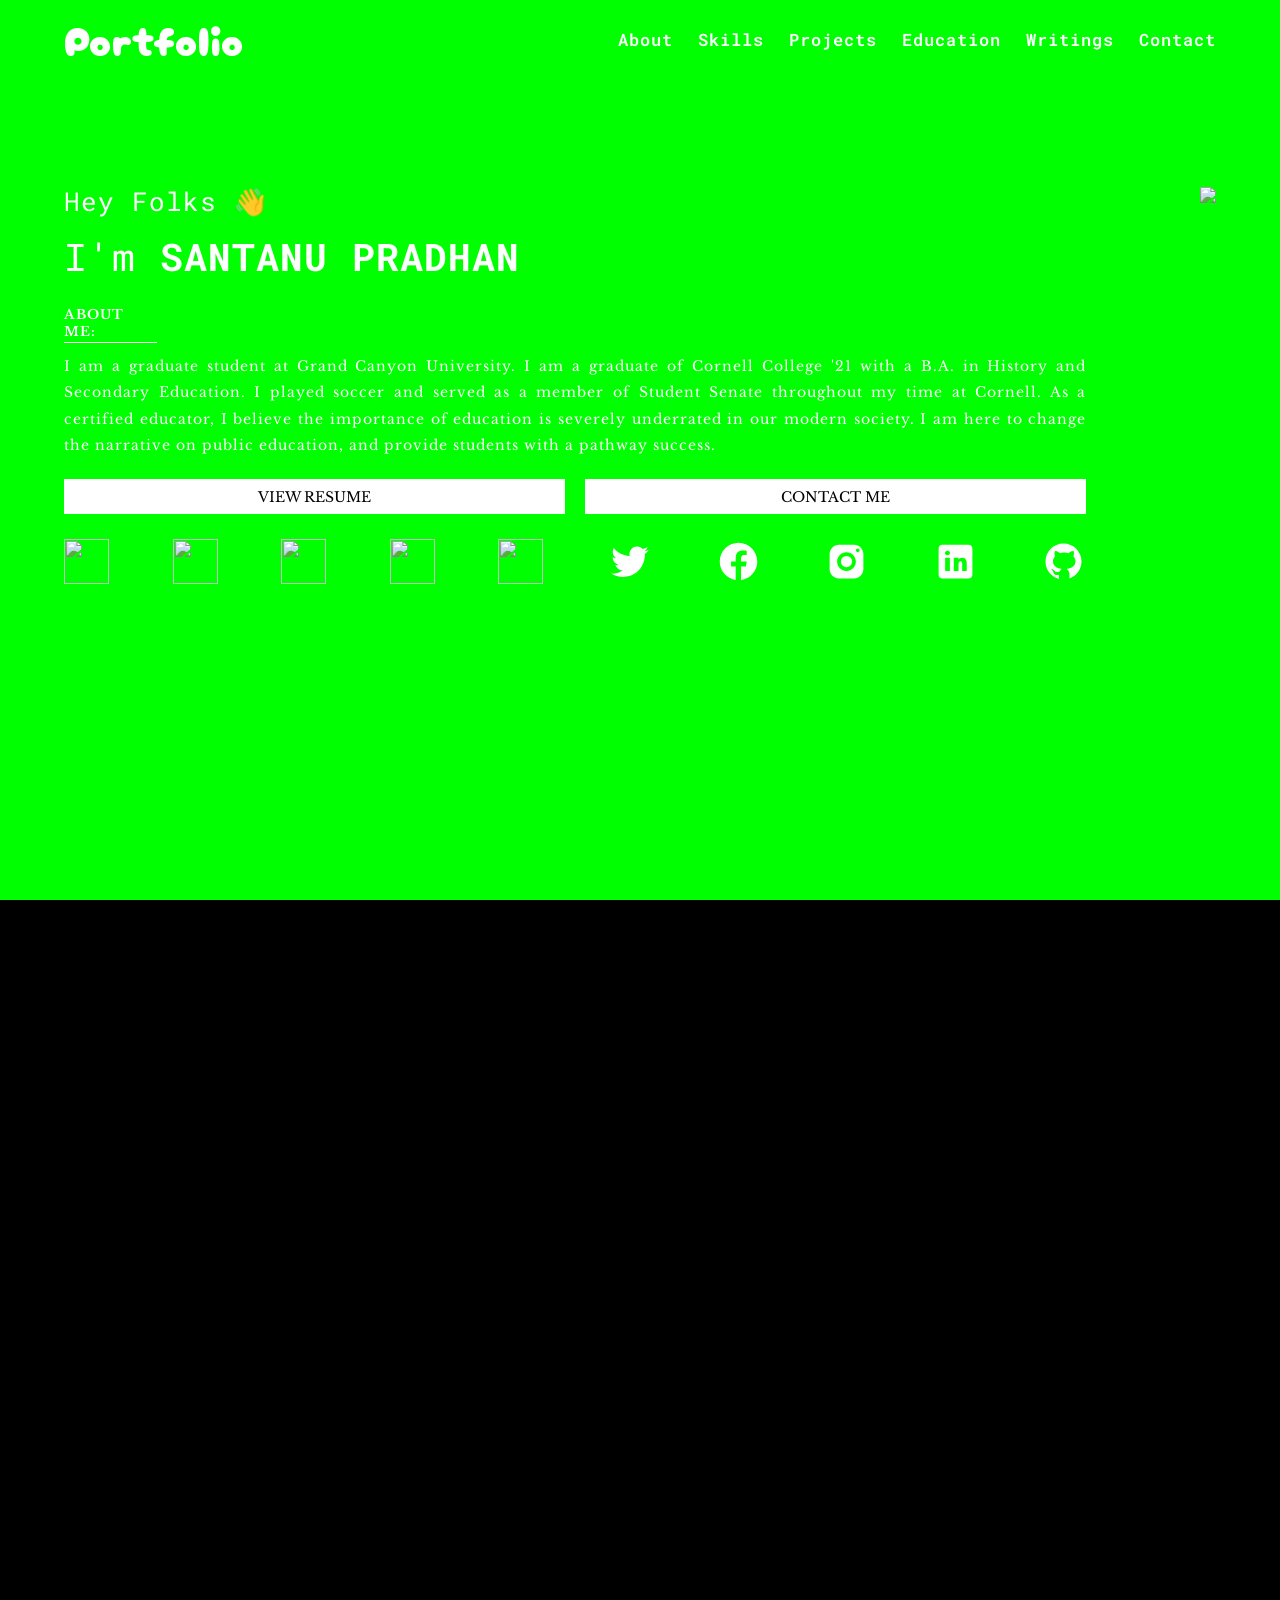
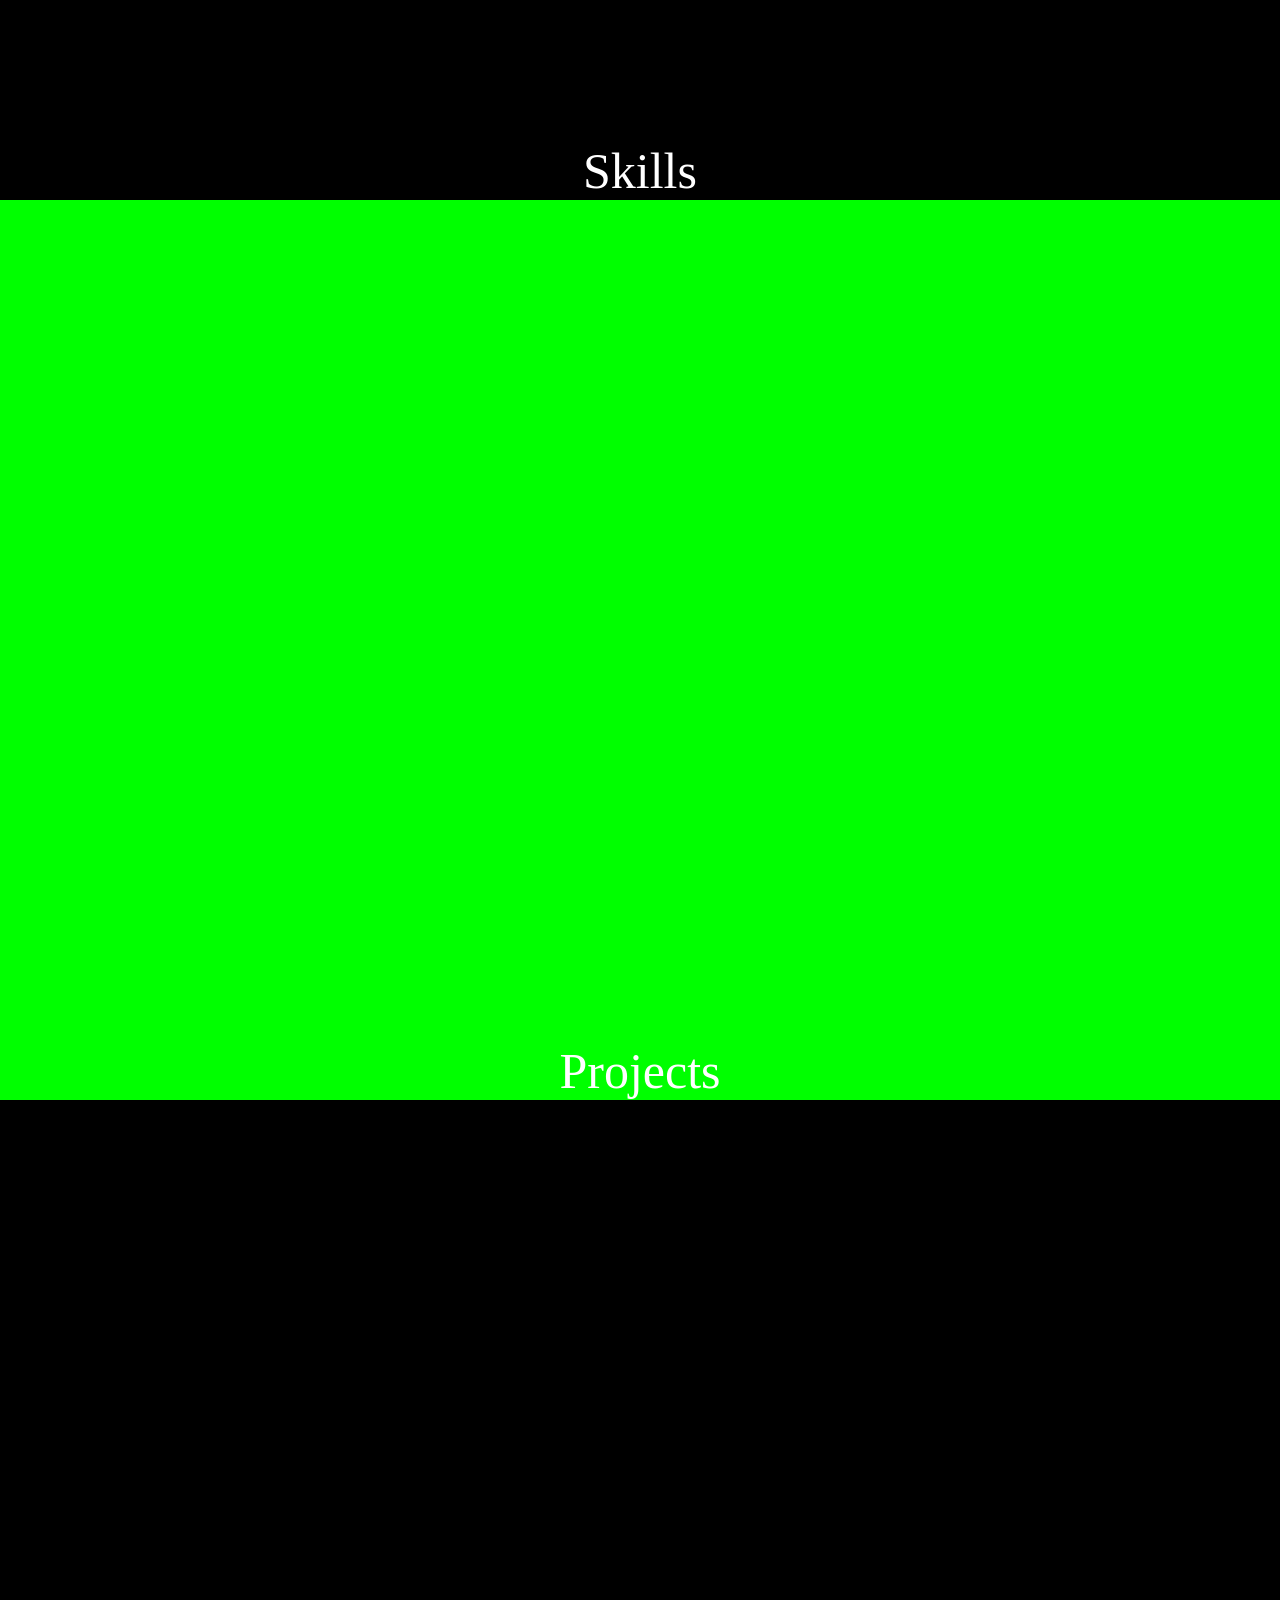
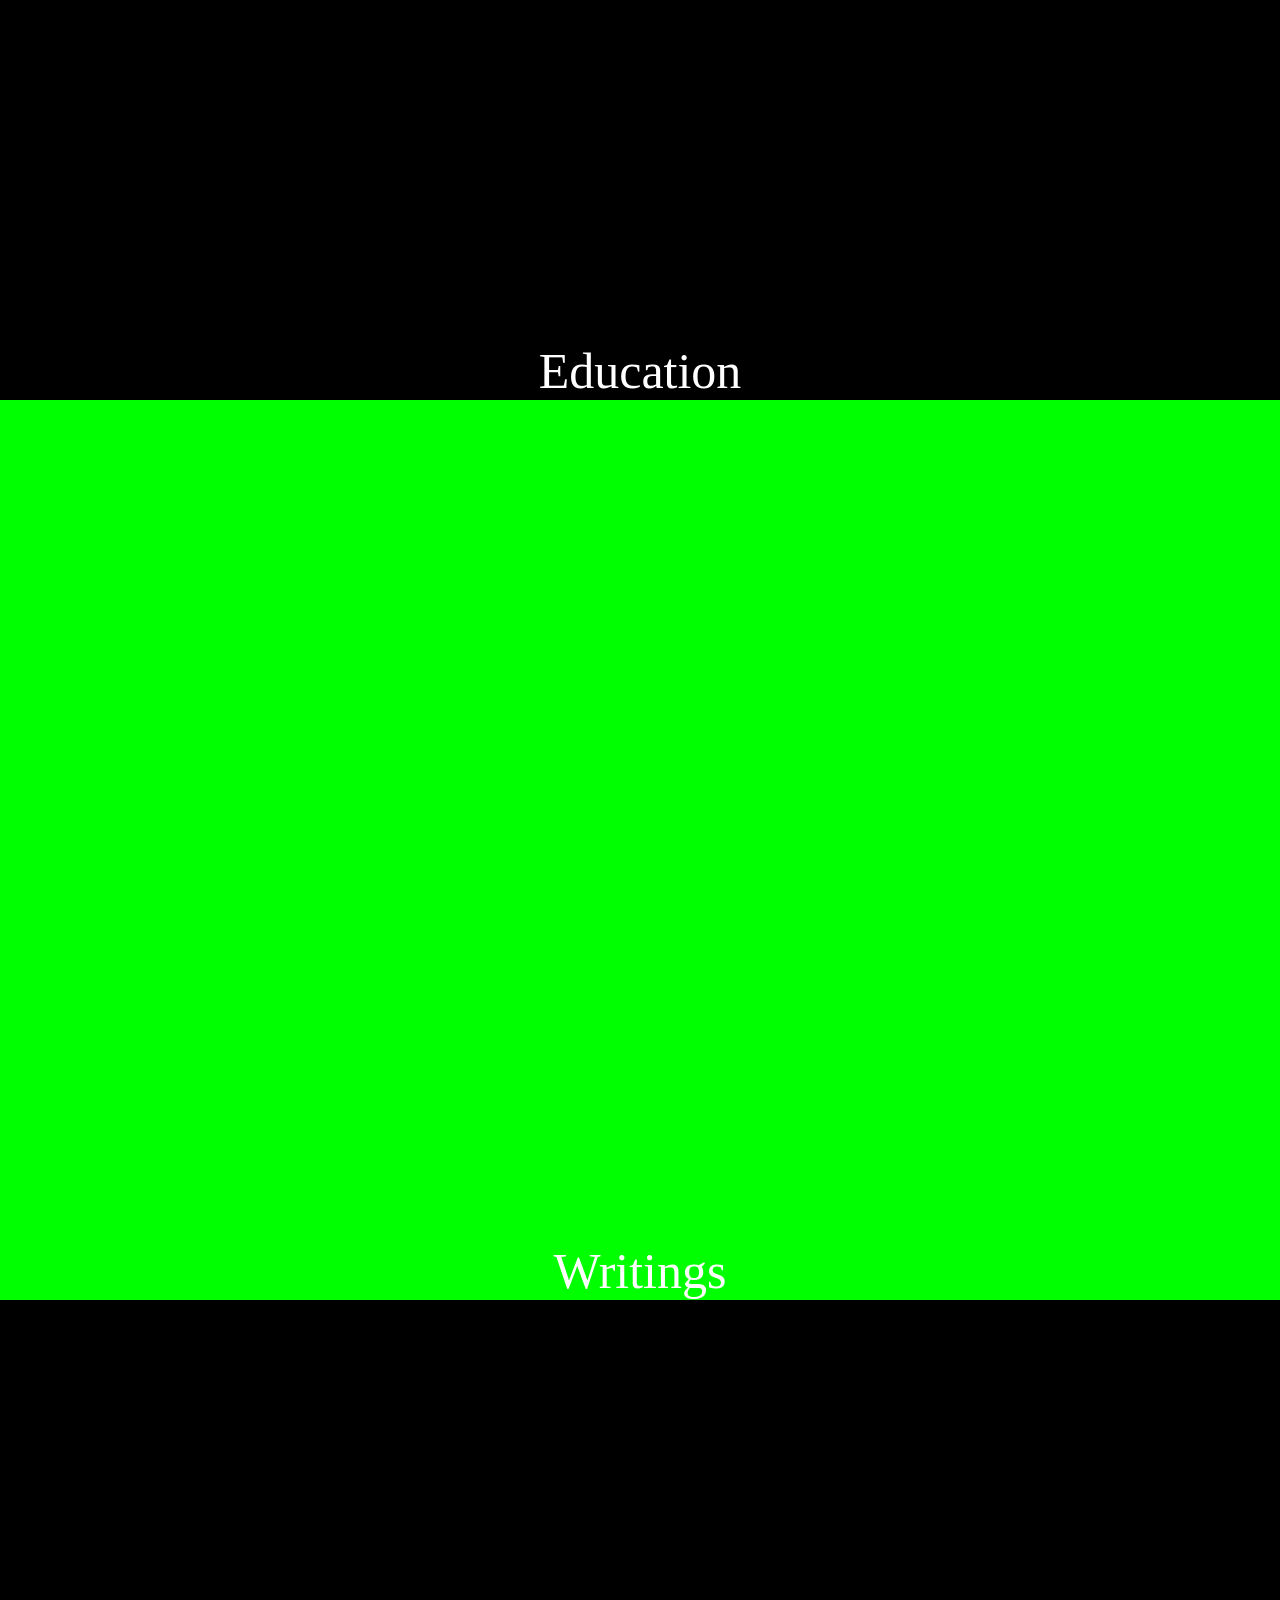
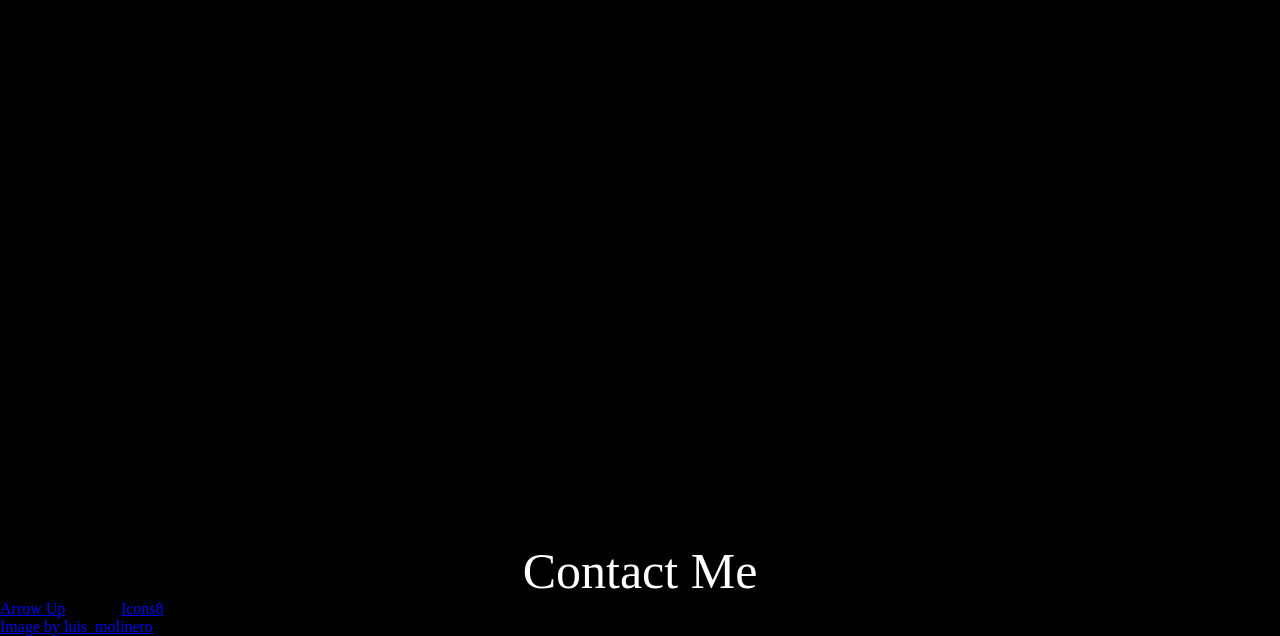
==== index.html @ 577adc46 "Add files via upload" ====
<!DOCTYPE html>
<html lang="en">
<head>
    <meta charset="UTF-8">
    <meta http-equiv="X-UA-Compatible" content="IE=edge">
    <meta name="viewport" content="width=device-width, initial-scale=1.0">
    <link rel="stylesheet" media="(min-width: 885px)" href="big.css">
	<link rel="stylesheet" media="(max-width: 884px)" href="small.css">
    <!-- <script src="index.js"></script>     -->
    <title>Home</title>
</head>
<body>
	<header class="nav-head" id="head">
		<div class="nav-logo">
			<div class="logo">
				Portfolio
			</div>
			<div id="menu-btn">
				<img onclick="navOpenFun()" id="menu" height="25" src="assets/menu.png">
				<img onclick="navCloseFun()" id="cross" height="35" src="assets/cross.png">
			</div>
		</div>
		<nav class="nav-links" id="nav-links-block">
			<a class="link" href="#about">About</a>
			<a class="link" href="#skills">Skills</a>
			<a class="link" href="#projects">Projects</a>
			<a class="link" href="#education">Education</a>
			<a class="link" href="#writings">Writings</a>
			<a class="link" href="#contact">Contact</a>
		</nav>
	</header>
	<section class="sec" id="about">
		<div class="content">
			 <div class="avatar-about">
			 	<div id="about-content">
			 		<div id="about-section">
			 			<br>
			 			<span id="greet">Hey Folks 👋</span>
			 			<span id="my-name">I'm <b>SANTANU PRADHAN</b></span>
			 			<span id="about-head"><b>ABOUT ME:</b></span>
			 			<p id="about-para">
			 				I am a graduate student at Grand Canyon University. I am a graduate of Cornell College '21 with a B.A. in History and Secondary Education. I played soccer and served as a member of Student Senate throughout my time at Cornell. As a certified educator, I believe the importance of education is severely underrated in our modern society. I am here to change the narrative on public education, and provide students with a pathway success.
			 			</p>
			 		</div>
			 		<div id="contact-resume">
			 			<button id="contact-btn">View Resume</button>
			 			<button id="contact-btn">Contact Me</button>
			 		</div>
			 		<div class="profile">
				 			<img class="platform" src="assets/hackerrank.png">
				 			<img class="platform" src="assets/codechef.png">
				 			<img class="platform" src="assets/leetcode.png">
				 			<img class="platform" src="assets/hackerearth.png">
				 			<img class="platform" src="assets/codeforces.png">

				 			<svg class="platform" viewBox="0 0 24 24" version="1.1" xmlns="http://www.w3.org/2000/svg" aria-hidden="true" focusable="false"><path d="M22.23,5.924c-0.736,0.326-1.527,0.547-2.357,0.646c0.847-0.508,1.498-1.312,1.804-2.27 c-0.793,0.47-1.671,0.812-2.606,0.996C18.324,4.498,17.257,4,16.077,4c-2.266,0-4.103,1.837-4.103,4.103 c0,0.322,0.036,0.635,0.106,0.935C8.67,8.867,5.647,7.234,3.623,4.751C3.27,5.357,3.067,6.062,3.067,6.814 c0,1.424,0.724,2.679,1.825,3.415c-0.673-0.021-1.305-0.206-1.859-0.513c0,0.017,0,0.034,0,0.052c0,1.988,1.414,3.647,3.292,4.023 c-0.344,0.094-0.707,0.144-1.081,0.144c-0.264,0-0.521-0.026-0.772-0.074c0.522,1.63,2.038,2.816,3.833,2.85 c-1.404,1.1-3.174,1.756-5.096,1.756c-0.331,0-0.658-0.019-0.979-0.057c1.816,1.164,3.973,1.843,6.29,1.843 c7.547,0,11.675-6.252,11.675-11.675c0-0.178-0.004-0.355-0.012-0.531C20.985,7.47,21.68,6.747,22.23,5.924z"></path></svg>

							<svg class="platform" xmlns="http://www.w3.org/2000/svg"  viewBox="0 0 24 24" ><path d="M12,2C6.477,2,2,6.477,2,12c0,5.013,3.693,9.153,8.505,9.876V14.65H8.031v-2.629h2.474v-1.749 c0-2.896,1.411-4.167,3.818-4.167c1.153,0,1.762,0.085,2.051,0.124v2.294h-1.642c-1.022,0-1.379,0.969-1.379,2.061v1.437h2.995 l-0.406,2.629h-2.588v7.247C18.235,21.236,22,17.062,22,12C22,6.477,17.523,2,12,2z"/></svg>

							<svg class="platform" xmlns="http://www.w3.org/2000/svg"  viewBox="0 0 24 24" ><path d="M 8 3 C 5.239 3 3 5.239 3 8 L 3 16 C 3 18.761 5.239 21 8 21 L 16 21 C 18.761 21 21 18.761 21 16 L 21 8 C 21 5.239 18.761 3 16 3 L 8 3 z M 18 5 C 18.552 5 19 5.448 19 6 C 19 6.552 18.552 7 18 7 C 17.448 7 17 6.552 17 6 C 17 5.448 17.448 5 18 5 z M 12 7 C 14.761 7 17 9.239 17 12 C 17 14.761 14.761 17 12 17 C 9.239 17 7 14.761 7 12 C 7 9.239 9.239 7 12 7 z M 12 9 A 3 3 0 0 0 9 12 A 3 3 0 0 0 12 15 A 3 3 0 0 0 15 12 A 3 3 0 0 0 12 9 z"/></svg>

							<svg class="platform" xmlns="http://www.w3.org/2000/svg"  viewBox="0 0 24 24" ><path d="M19,3H5C3.895,3,3,3.895,3,5v14c0,1.105,0.895,2,2,2h14c1.105,0,2-0.895,2-2V5C21,3.895,20.105,3,19,3z M9,17H6.477v-7H9 V17z M7.694,8.717c-0.771,0-1.286-0.514-1.286-1.2s0.514-1.2,1.371-1.2c0.771,0,1.286,0.514,1.286,1.2S8.551,8.717,7.694,8.717z M18,17h-2.442v-3.826c0-1.058-0.651-1.302-0.895-1.302s-1.058,0.163-1.058,1.302c0,0.163,0,3.826,0,3.826h-2.523v-7h2.523v0.977 C13.93,10.407,14.581,10,15.802,10C17.023,10,18,10.977,18,13.174V17z"/></svg>

							<svg class="platform" xmlns="http://www.w3.org/2000/svg"  viewBox="0 0 30 30" ><path d="M15,3C8.373,3,3,8.373,3,15c0,5.623,3.872,10.328,9.092,11.63C12.036,26.468,12,26.28,12,26.047v-2.051 c-0.487,0-1.303,0-1.508,0c-0.821,0-1.551-0.353-1.905-1.009c-0.393-0.729-0.461-1.844-1.435-2.526 c-0.289-0.227-0.069-0.486,0.264-0.451c0.615,0.174,1.125,0.596,1.605,1.222c0.478,0.627,0.703,0.769,1.596,0.769 c0.433,0,1.081-0.025,1.691-0.121c0.328-0.833,0.895-1.6,1.588-1.962c-3.996-0.411-5.903-2.399-5.903-5.098 c0-1.162,0.495-2.286,1.336-3.233C9.053,10.647,8.706,8.73,9.435,8c1.798,0,2.885,1.166,3.146,1.481C13.477,9.174,14.461,9,15.495,9 c1.036,0,2.024,0.174,2.922,0.483C18.675,9.17,19.763,8,21.565,8c0.732,0.731,0.381,2.656,0.102,3.594 c0.836,0.945,1.328,2.066,1.328,3.226c0,2.697-1.904,4.684-5.894,5.097C18.199,20.49,19,22.1,19,23.313v2.734 c0,0.104-0.023,0.179-0.035,0.268C23.641,24.676,27,20.236,27,15C27,8.373,21.627,3,15,3z"/></svg>
			 		</div>
			 	</div>
			 </div>
			 <div class="avatar">
			 	<img src="assets/man.png">
			 </div>
		</div>
    </section>
	<section class="sec" id="skills">
		Skills
	</section>
	<section class="sec" id="projects">
		Projects
	</section>
	<section class="sec" id="education">
		Education
	</section>
	<section class="sec" id="writings">
		Writings
	</section>
	<section class="sec" id="contact">
		Contact Me
	</section>
	<a id="goup" href="#about">
		<img height="20" src="assets/goup.png">
	</a>
	<footer>
		<a target="_blank" href="https://icons8.com/icon/99751/thick-arrow-pointing-up">Arrow Up</a> icon by <a target="_blank" href="https://icons8.com">Icons8</a><br>
		<a href="https://www.freepik.com/free-photo/bohemian-man-with-his-arms-crossed_1157693.htm#query=people%20png&position=0&from_view=keyword&track=ais">Image by luis_molinero</a> on Freepik
	</footer>
</body>
</html>
---- big.css ----
@import url('https://fonts.googleapis.com/css2?family=Cherry+Bomb+One&family=Libre+Baskerville&family=Roboto+Mono:wght@600&display=swap');
html{
	scroll-behavior: smooth;
}
body{
	background-color: black;
}
*{
    margin: 0;
    padding: 0;
    box-sizing: border-box;
}
::-webkit-scrollbar{
	display: none;
}
.nav-head{
	display: flex;
	justify-content: space-between;
	position: fixed;
	width: 100%;
	top:0;
	left:0;
	padding: 10px 5%;
	user-select: none;
}
header .nav-links{
	display: flex;
	align-items: center;
	color:white;
}
header nav a{
	text-decoration: none;
	font-size: 17px;
	font-weight: 600;
	font-family: 'Roboto Mono', monospace;
	letter-spacing: 1px;
	color:white;
	margin-left: 25px;
}
.sec{
	height: 100vh;
	font-size: 50px;
	display: flex;
	justify-content: center;
	align-items: flex-end;
	padding-top: 20px;
	color:white;
}
.sec:nth-child(even){
	background-color: lime;
}
#goup{
	border-radius: 50%;
	position: fixed;
	right:20px;
	bottom:20px;
	background-color: purple;
	height: 30px;
	width: 30px;
	display: flex;
	align-items: center;
	justify-content: center;
	display:none; 
}
#menu-btn{
	display: none;
}
.logo{
	color:white;
	font-size: 40px;
	font-family: 'Cherry Bomb One', cursive;
	letter-spacing: 1px;
}
.content{
	width: 90%;
	height: 90%;
	display: flex;
}
.avatar{
	height: 100%;
	display: flex;
	justify-content: center;
	align-items: flex-end;
}
.avatar img{
	height: 90%;
}
.avatar-about{
	height: 100%;
	color: white;
	display: flex;
	justify-content: center;
}
#about-section{ 
	width: 90%; 
	font-family: 'Libre Baskerville', serif; 
	letter-spacing: 1px; 
	display: flex; 
	flex-direction: column;
}
#greet{ 
	font-family: 'Roboto Mono', monospace; 
	margin-top: 1vw; 
	font-size: 2vw; 
}
#my-name{ 
	font-family: 'Roboto Mono', monospace; 
    margin-top: 1vw; 
    font-size: 3vw;  
}
#about-head{ 
	font-size: 13px; 
	margin-top: 1.8vw; 
	width: 93px;
	padding: 2px 0;
	border-bottom: 1px solid white;
}
#about-para{ 
	font-size: 14px; 
	margin-top: 10px; 
	line-height: 1.9; 
	text-align: justify; 
}
#contact-resume{
	width: 90%;
	display: flex;
	justify-content: space-between;
	margin-top: 20px;
	user-select: none;
}
#contact-btn{
	height: 35px;
	width: 49%;
	background-color: white;
	border: 1px solid white;
	font-family: 'Libre Baskerville', serif; 
	text-transform: uppercase;
	font-size: 14px;
	padding: 7px; 
}
.profile{
	user-select: none;
	display: flex;
	justify-content: space-between;
	width: 90%;
	font-family: 'Libre Baskerville', serif; 
	text-transform: uppercase;
	font-size: 15px; 
	margin-top: 20px;
}
.platform{
	margin-top: 5px;
	height: 5vh;
	width: 5vh;
	color: white;
	fill: white;
}
---- small.css ----
@import url('https://fonts.googleapis.com/css2?family=Aboreto&family=Oswald&family=Roboto:ital,wght@0,100;0,300;0,400;0,500;0,700;0,900;1,100;1,300;1,400;1,500;1,700;1,900&family=Rubik+Maze&family=Silkscreen:wght@400;700&display=swap');

*{
    margin: 0;
    padding: 0;
}
::-webkit-scrollbar{
	display: none;
}
.nav-head{
	display: flex;
	flex-direction: column;
	position: fixed;
	width: 100%;
	left:0;
	top:0;
	padding: 10px;
	user-select: none;
	font-family: 'Aboreto', cursive;
}
header .nav-logo{
	display: flex;
	justify-content: space-between;
	font-size: 13px;
	font-weight: 600;
}
header .nav-links{
	display: flex;
	flex-direction: column;
	margin-top: 10px;
	display: none;
}
header nav a{
	margin-right: 2vw;
	text-decoration: none;
	font-size: 13px;
	font-weight: 600;
	margin-top: 5px;
	margin-bottom: 5px;
}
.sec{
	padding-top: 70px;
	height: 100vh;
	display: flex;
	justify-content: center;
	align-items: center;
	font-size: 50px;
}
#goup{
	border-radius: 50%;
	position: fixed;
	right:20px;
	bottom:20px;
	background-color: purple;
	height: 30px;
	width: 30px;
	display: flex;
	align-items: center;
	justify-content: center;
	display:none; 
}
#menu-btn{
	display: flex;
	margin-right: 25px;
	justify-content: center;
	align-items: center;
}
#menu{
	display: block;
}
#cross{
	display: none;
}
/*#circle{
	height: 50px;
	width:50px;
	position: absolute;
	background-color: green;
	border-radius: 50%;
}*/
.profile{
	display: flex;
	justify-content: center;
	align-items: center;
}
#profile-image{
	border-radius: 50%;
}
#profile-name{
	margin-left: 10px;
}
.content{
	width: 90%;
	height: 90%;
	display: flex;
	flex-direction: column;
}
.avatar{
	height: 100%;
	display: flex;
	justify-content: center;
	align-items: flex-end;
}
.avatar img{
	height: 90%;
}
.avatar-about{
	width: 100%;
	height: 100%;
	color: white;
	display: flex;
	justify-content: center;
	align-items: center;
	background-color: white;
}
#greet, #name-about, #coding-profiles, #social-profiles, #contact-resume{
	width: 100%;
	text-align: center;
	background-color: red;
}
#greet{ font-size: 25px; font-family: 'Libre Baskerville', serif;  }
#name-about{ font-size: 30px; font-family: 'Libre Baskerville', serif;  }
#name-about p{ font-size: 25px;  }
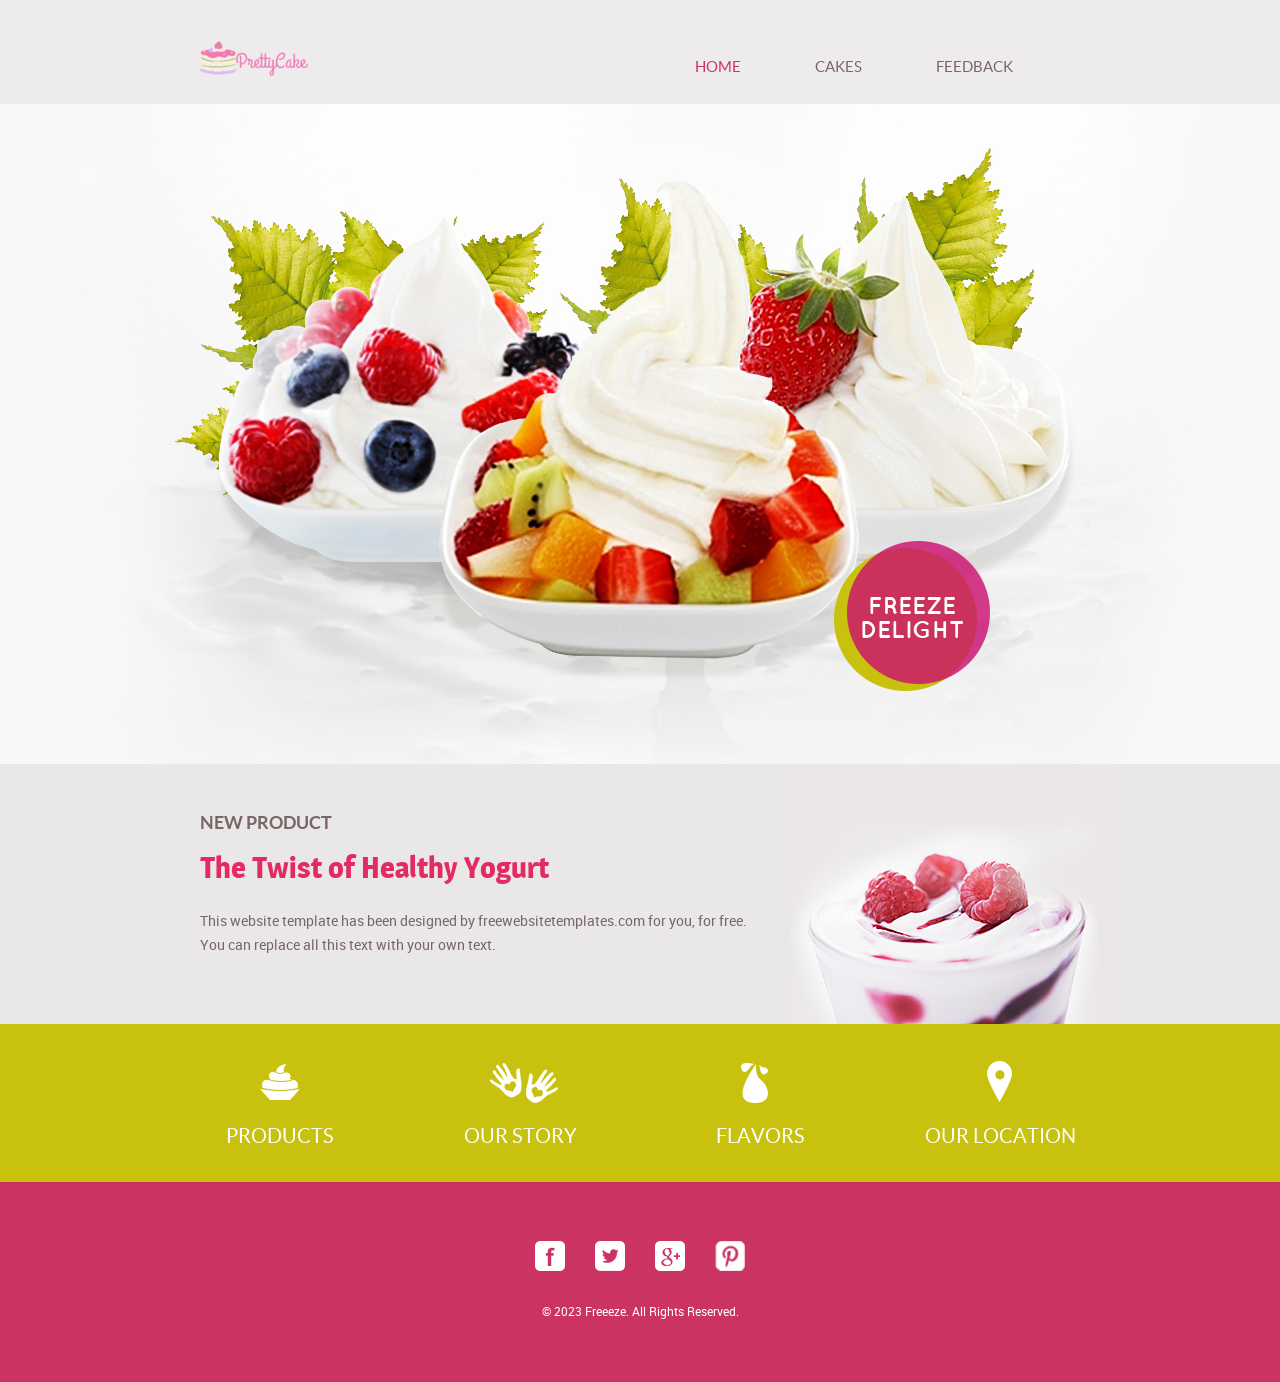
==== commit bb2ac43b: "Add files via upload" ====
--- a/index.html
+++ b/index.html
@@ -1,96 +1,83 @@
-<!DOCTYPE html>
-<html lang="en">
-<head>
-    <meta charset="UTF-8">
-    <meta http-equiv="X-UA-Compatible" content="IE=edge">
-    <meta name="viewport" content="width=device-width, initial-scale=1.0">
-    <link rel="stylesheet" media="(min-width: 885px)" href="big.css">
-	<link rel="stylesheet" media="(max-width: 884px)" href="small.css">
-    <!-- <script src="index.js"></script>     -->
-    <title>Home</title>
-</head>
-<body>
-	<header class="nav-head" id="head">
-		<div class="nav-logo">
-			<div class="logo">
-				Portfolio
-			</div>
-			<div id="menu-btn">
-				<img onclick="navOpenFun()" id="menu" height="25" src="assets/menu.png">
-				<img onclick="navCloseFun()" id="cross" height="35" src="assets/cross.png">
-			</div>
-		</div>
-		<nav class="nav-links" id="nav-links-block">
-			<a class="link" href="#about">About</a>
-			<a class="link" href="#skills">Skills</a>
-			<a class="link" href="#projects">Projects</a>
-			<a class="link" href="#education">Education</a>
-			<a class="link" href="#writings">Writings</a>
-			<a class="link" href="#contact">Contact</a>
-		</nav>
-	</header>
-	<section class="sec" id="about">
-		<div class="content">
-			 <div class="avatar-about">
-			 	<div id="about-content">
-			 		<div id="about-section">
-			 			<br>
-			 			<span id="greet">Hey Folks 👋</span>
-			 			<span id="my-name">I'm <b>SANTANU PRADHAN</b></span>
-			 			<span id="about-head"><b>ABOUT ME:</b></span>
-			 			<p id="about-para">
-			 				I am a graduate student at Grand Canyon University. I am a graduate of Cornell College '21 with a B.A. in History and Secondary Education. I played soccer and served as a member of Student Senate throughout my time at Cornell. As a certified educator, I believe the importance of education is severely underrated in our modern society. I am here to change the narrative on public education, and provide students with a pathway success.
-			 			</p>
-			 		</div>
-			 		<div id="contact-resume">
-			 			<button id="contact-btn">View Resume</button>
-			 			<button id="contact-btn">Contact Me</button>
-			 		</div>
-			 		<div class="profile">
-				 			<img class="platform" src="assets/hackerrank.png">
-				 			<img class="platform" src="assets/codechef.png">
-				 			<img class="platform" src="assets/leetcode.png">
-				 			<img class="platform" src="assets/hackerearth.png">
-				 			<img class="platform" src="assets/codeforces.png">
-
-				 			<svg class="platform" viewBox="0 0 24 24" version="1.1" xmlns="http://www.w3.org/2000/svg" aria-hidden="true" focusable="false"><path d="M22.23,5.924c-0.736,0.326-1.527,0.547-2.357,0.646c0.847-0.508,1.498-1.312,1.804-2.27 c-0.793,0.47-1.671,0.812-2.606,0.996C18.324,4.498,17.257,4,16.077,4c-2.266,0-4.103,1.837-4.103,4.103 c0,0.322,0.036,0.635,0.106,0.935C8.67,8.867,5.647,7.234,3.623,4.751C3.27,5.357,3.067,6.062,3.067,6.814 c0,1.424,0.724,2.679,1.825,3.415c-0.673-0.021-1.305-0.206-1.859-0.513c0,0.017,0,0.034,0,0.052c0,1.988,1.414,3.647,3.292,4.023 c-0.344,0.094-0.707,0.144-1.081,0.144c-0.264,0-0.521-0.026-0.772-0.074c0.522,1.63,2.038,2.816,3.833,2.85 c-1.404,1.1-3.174,1.756-5.096,1.756c-0.331,0-0.658-0.019-0.979-0.057c1.816,1.164,3.973,1.843,6.29,1.843 c7.547,0,11.675-6.252,11.675-11.675c0-0.178-0.004-0.355-0.012-0.531C20.985,7.47,21.68,6.747,22.23,5.924z"></path></svg>
-
-							<svg class="platform" xmlns="http://www.w3.org/2000/svg"  viewBox="0 0 24 24" ><path d="M12,2C6.477,2,2,6.477,2,12c0,5.013,3.693,9.153,8.505,9.876V14.65H8.031v-2.629h2.474v-1.749 c0-2.896,1.411-4.167,3.818-4.167c1.153,0,1.762,0.085,2.051,0.124v2.294h-1.642c-1.022,0-1.379,0.969-1.379,2.061v1.437h2.995 l-0.406,2.629h-2.588v7.247C18.235,21.236,22,17.062,22,12C22,6.477,17.523,2,12,2z"/></svg>
-
-							<svg class="platform" xmlns="http://www.w3.org/2000/svg"  viewBox="0 0 24 24" ><path d="M 8 3 C 5.239 3 3 5.239 3 8 L 3 16 C 3 18.761 5.239 21 8 21 L 16 21 C 18.761 21 21 18.761 21 16 L 21 8 C 21 5.239 18.761 3 16 3 L 8 3 z M 18 5 C 18.552 5 19 5.448 19 6 C 19 6.552 18.552 7 18 7 C 17.448 7 17 6.552 17 6 C 17 5.448 17.448 5 18 5 z M 12 7 C 14.761 7 17 9.239 17 12 C 17 14.761 14.761 17 12 17 C 9.239 17 7 14.761 7 12 C 7 9.239 9.239 7 12 7 z M 12 9 A 3 3 0 0 0 9 12 A 3 3 0 0 0 12 15 A 3 3 0 0 0 15 12 A 3 3 0 0 0 12 9 z"/></svg>
-
-							<svg class="platform" xmlns="http://www.w3.org/2000/svg"  viewBox="0 0 24 24" ><path d="M19,3H5C3.895,3,3,3.895,3,5v14c0,1.105,0.895,2,2,2h14c1.105,0,2-0.895,2-2V5C21,3.895,20.105,3,19,3z M9,17H6.477v-7H9 V17z M7.694,8.717c-0.771,0-1.286-0.514-1.286-1.2s0.514-1.2,1.371-1.2c0.771,0,1.286,0.514,1.286,1.2S8.551,8.717,7.694,8.717z M18,17h-2.442v-3.826c0-1.058-0.651-1.302-0.895-1.302s-1.058,0.163-1.058,1.302c0,0.163,0,3.826,0,3.826h-2.523v-7h2.523v0.977 C13.93,10.407,14.581,10,15.802,10C17.023,10,18,10.977,18,13.174V17z"/></svg>
-
-							<svg class="platform" xmlns="http://www.w3.org/2000/svg"  viewBox="0 0 30 30" ><path d="M15,3C8.373,3,3,8.373,3,15c0,5.623,3.872,10.328,9.092,11.63C12.036,26.468,12,26.28,12,26.047v-2.051 c-0.487,0-1.303,0-1.508,0c-0.821,0-1.551-0.353-1.905-1.009c-0.393-0.729-0.461-1.844-1.435-2.526 c-0.289-0.227-0.069-0.486,0.264-0.451c0.615,0.174,1.125,0.596,1.605,1.222c0.478,0.627,0.703,0.769,1.596,0.769 c0.433,0,1.081-0.025,1.691-0.121c0.328-0.833,0.895-1.6,1.588-1.962c-3.996-0.411-5.903-2.399-5.903-5.098 c0-1.162,0.495-2.286,1.336-3.233C9.053,10.647,8.706,8.73,9.435,8c1.798,0,2.885,1.166,3.146,1.481C13.477,9.174,14.461,9,15.495,9 c1.036,0,2.024,0.174,2.922,0.483C18.675,9.17,19.763,8,21.565,8c0.732,0.731,0.381,2.656,0.102,3.594 c0.836,0.945,1.328,2.066,1.328,3.226c0,2.697-1.904,4.684-5.894,5.097C18.199,20.49,19,22.1,19,23.313v2.734 c0,0.104-0.023,0.179-0.035,0.268C23.641,24.676,27,20.236,27,15C27,8.373,21.627,3,15,3z"/></svg>
-			 		</div>
-			 	</div>
-			 </div>
-			 <div class="avatar">
-			 	<img src="assets/man.png">
-			 </div>
-		</div>
-    </section>
-	<section class="sec" id="skills">
-		Skills
-	</section>
-	<section class="sec" id="projects">
-		Projects
-	</section>
-	<section class="sec" id="education">
-		Education
-	</section>
-	<section class="sec" id="writings">
-		Writings
-	</section>
-	<section class="sec" id="contact">
-		Contact Me
-	</section>
-	<a id="goup" href="#about">
-		<img height="20" src="assets/goup.png">
-	</a>
-	<footer>
-		<a target="_blank" href="https://icons8.com/icon/99751/thick-arrow-pointing-up">Arrow Up</a> icon by <a target="_blank" href="https://icons8.com">Icons8</a><br>
-		<a href="https://www.freepik.com/free-photo/bohemian-man-with-his-arms-crossed_1157693.htm#query=people%20png&position=0&from_view=keyword&track=ais">Image by luis_molinero</a> on Freepik
-	</footer>
-</body>
-</html>+<!doctype html>
+<!-- Website template by freewebsitetemplates.com -->
+<html>
+<head>
+	<meta charset="UTF-8">
+	<meta name="viewport" content="width=device-width, initial-scale=1.0">
+	<title>PrettyCake | Order Delicious Cakes</title>
+	<link rel="stylesheet" href="css/style.css" type="text/css">
+	<link rel="stylesheet" type="text/css" href="css/mobile.css">
+	<script src="js/mobile.js" type="text/javascript"></script>
+</head>
+<body>
+	<div id="page">
+		<div id="header">
+			<div>
+				<a href="index.html" class="logo" ><img src="images/logo.png" alt=""></a>
+				<ul id="navigation">
+					<li class="selected">
+						<a href="index.html">Home</a>
+					</li>
+					<li>
+						<a href="product.html">Cakes</a>
+					</li>
+					<li>
+						<a href="contact.html">Feedback</a>
+					</li>
+				</ul>
+			</div>
+		</div>
+		<div id="body" class="home">
+			<div class="header">
+				<img src="images/bg-home.jpg" alt="">
+				<div>
+					<a href="product.html">Freeze Delight</a>
+				</div>
+			</div>
+			<div class="body">
+				<div>
+					<div>
+						<h1>NEW PRODUCT</h1>
+						<h2>The Twist of Healthy Yogurt</h2>
+						<p>This website template has been designed by freewebsitetemplates.com for you, for free. You can replace all this text with your own text.</p>
+					</div>
+					<img src="images/yogurt.jpg" alt="">
+				</div>
+			</div>
+			<div class="footer">
+				<div>
+					<ul>
+						<li>
+							<a href="product.html" class="product"></a>
+							<h1>PRODUCTS</h1>
+						</li>
+						<li>
+							<a href="about.html" class="about"></a>
+							<h1>OUR STORY</h1>
+						</li>
+						<li>
+							<a href="product.html" class="flavor"></a>
+							<h1>FLAVORS</h1>
+						</li>
+						<li>
+							<a href="contact.html" class="contact"></a>
+							<h1>OUR LOCATION</h1>
+						</li>
+					</ul>
+				</div>
+			</div>
+		</div>
+		<div id="footer">
+			<div>
+				<div class="connect">
+					<a href="http://freewebsitetemplates.com/go/facebook/" class="facebook">facebook</a>
+					<a href="http://freewebsitetemplates.com/go/twitter/" class="twitter">twitter</a>
+					<a href="http://freewebsitetemplates.com/go/googleplus/" class="googleplus">googleplus</a>
+					<a href="http://pinterest.com/fwtemplates/" class="pinterest">pinterest</a>
+				</div>
+				<p>&copy; 2023 Freeeze. All Rights Reserved.</p>
+			</div>
+		</div>
+	</div>
+</body>
+</html>
--- a/css/style.css
+++ b/css/style.css
@@ -0,0 +1,1178 @@
+/* Website template by freewebsitetemplates.com */
+body {
+	margin: 0;
+	padding: 0;
+	position: relative;
+	width: auto;
+}
+body #page {
+	margin: 0;
+	overflow: hidden;
+	padding: 0;
+	width: auto;
+}
+a {
+	text-decoration: none;
+	outline: none;
+}
+a:active {
+	background: none;
+}
+img {
+	border: none;
+}
+/*-------------------------------------------FONTS---------------------------------------------*/
+@font-face {
+	font-family: 'roboto-regular-webfont';
+	src: url('../fonts/roboto-regular-webfont.eot');
+	src: url('../fonts/roboto-regular-webfont.woff') format('woff'), url('../fonts/roboto-regular-webfont.ttf') format('truetype'), url('../fonts/roboto-regular-webfont.svg') format('svg');
+}
+@font-face {
+	font-family: 'quicksand-bold-webfont';
+	src: url('../fonts/quicksand-bold-webfont.eot');
+	src: url('../fonts/quicksand-bold-webfont.woff') format('woff'), url('../fonts/quicksand-bold-webfont.ttf') format('truetype'), url('../fonts/quicksand-bold-webfont.svg') format('svg');
+}
+@font-face {
+	font-family: 'magra-bold-webfont';
+	src: url('../fonts/magra-bold-webfont.eot');
+	src: url('../fonts/magra-bold-webfont.woff') format('woff'), url('../fonts/magra-bold-webfont.ttf') format('truetype'), url('../fonts/magra-bold-webfont.svg') format('svg');
+}
+@font-face {
+	font-family: 'lato-regular-webfont';
+	src: url('../fonts/lato-regular-webfont.eot');
+	src: url('../fonts/lato-regular-webfont.woff') format('woff'), url('../fonts/lato-regular-webfont.ttf') format('truetype'), url('../fonts/lato-regular-webfont.svg') format('svg');
+}
+@font-face {
+	font-family: 'lato-bold-webfont';
+	src: url('../fonts/lato-bold-webfont.eot');
+	src: url('../fonts/lato-bold-webfont.woff') format('woff'), url('../fonts/lato-bold-webfont.ttf') format('truetype'), url('../fonts/lato-bold-webfont.svg') format('svg');
+}
+/*----------------------------------------header-styles---------------------------------------*/
+#header {
+	background-color: #eeebec;
+	margin: 0;
+	padding: 0;
+	position: relative;
+	width: 100%;
+}
+#header div {
+	margin: 0 auto;
+	max-width: 940px;
+	overflow: hidden;
+	padding: 41px 10px 27px;
+}
+#header div a.logo {
+	float: left;
+	margin: 0 0 0 29px;
+	padding: 0;
+	width: auto;
+}
+#header div a.logo img {
+	display: block;
+	margin: 0;
+	padding: 0;
+	width: auto;
+}
+#header div ul {
+	display: inline-block;
+	float: right;
+	list-style: none outside none;
+	margin: 0 auto;
+	padding: 17px 0 0;
+	text-align: center;
+	width: 513px;
+}
+#header div ul li {
+	display: inline-block;
+	*float: left; /* Needed for IE7 and old versions */
+	margin: 0 35px;
+	padding: 0;
+	position: relative;
+	width: auto;
+}
+#header div ul li a {
+	color: #7a6666;
+	font-family: lato-regular-webfont;
+	font-size: 15px;
+	font-weight: normal;
+	line-height: 15px;
+	margin: 0;
+	padding: 0;
+	text-align: center;
+	text-transform: uppercase;
+}
+#header div ul li.selected a, #header div ul li.selected a:hover {
+	color: #cb3362;
+}
+#header div ul li a:hover, #header div ul li.menu:hover ul li a {
+	color: #c8c10d;
+}
+#header div ul li ul li a {
+	color: #cb3362;
+	font-family: lato-regular-webfont;
+	font-size: 15px;
+	font-weight: normal;
+	line-height: 15px;
+	margin: 0;
+	padding: 0;
+	text-align: center;
+	text-transform: uppercase;
+}
+#header div ul li.menu {
+	min-height: 35px;
+	z-index: 80;
+}
+#header div ul li.menu ul {
+	display: block;
+	float: none;
+	left: -99999px;
+	margin: 0;
+	padding: 0;
+	position: absolute;
+	top: 24px;
+	width: 106px;
+	z-index: 90;
+}
+#header div ul li.menu:hover ul.primary, #header div ul li.menu ul#selected.primary {
+	left: -30px;
+}
+#header div ul li.menu:hover ul.secondary, #header div ul li.menu ul#selected.secondary {
+	left: -27px;
+}
+#header div ul li.menu ul li {
+	float: none;
+	margin: 0;
+	padding: 0;
+}
+/*----------------------------------------body-home-styles---------------------------------------*/
+#body.home {
+	margin: 0;
+	overflow: hidden;
+	padding: 0;
+	position: relative;
+	width: 100%;
+}
+#body.home div.header {
+	background-color: #f8f8f8;
+	margin: 0;
+	max-width: none;
+	overflow: hidden;
+	padding: 0;
+	width: 100%;
+}
+#body.home div.header img {
+	display: block;
+	left: 50%;
+	margin: 0 auto 0 -563px;
+	padding: 0;
+	position: absolute;
+	width: 1126px;
+}
+#body.home div.header div {
+	margin: 0 auto;
+	max-width: 960px;
+	min-height: 660px;
+	padding: 0;
+	position: relative;
+}
+#body.home div.header div a {
+	background: url(../images/icons.png) no-repeat 0 -128px;
+	color: #FFFFFF;
+	display: block;
+	font-family: quicksand-bold-webfont;
+	font-size: 24px;
+	font-weight: normal;
+	height: 99px;
+	line-height: 24px;
+	margin: 0;
+	padding: 52px 0 0;
+	position: absolute;
+	right: 130px;
+	text-align: center;
+	text-transform: uppercase;
+	top: 437px;
+	width: 156px;
+	z-index: 90;
+}
+#body.home div.body {
+	background-color: #eae7e8;
+	margin: 0;
+	max-width: none;
+	padding: 0;
+	width: 100%;
+}
+#body.home div.body div {
+	margin: 0 auto;
+	max-width: 960px;
+	overflow: hidden;
+	padding: 0;
+}
+#body.home div.body div div {
+	float: left;
+	margin: 0;
+	padding: 0 0 0 40px;
+	width: 560px;
+}
+#body.home div.body div img {
+	display: block;
+	float: right;
+	left: 0;
+	margin: 0;
+	padding: 0;
+	position: relative;
+	width: auto;
+}
+#body.home div.body div div h1 {
+	color: #7A6666;
+	display: block;
+	font-family: lato-bold-webfont;
+	font-size: 18px;
+	font-weight: normal;
+	line-height: 24px;
+	margin: 0;
+	padding: 47px 0 18px;
+	text-align: left;
+	text-transform: uppercase;
+	width: 560px;
+}
+#body.home div.body div div h2 {
+	color: #E32A62;
+	display: block;
+	font-family: magra-bold-webfont;
+	font-size: 30px;
+	font-weight: normal;
+	line-height: 30px;
+	margin: 0;
+	padding: 0 0 26px;
+	text-align: left;
+	text-transform: none;
+	width: 560px;
+}
+#body.home div.body div div p {
+	color: #7a6666;
+	display: block;
+	font-family: roboto-regular-webfont;
+	font-size: 14px;
+	font-weight: normal;
+	line-height: 24px;
+	margin: 0;
+	padding: 0;
+	text-align: left;
+	width: 560px;
+}
+#body.home div.body div div p a {
+	color: #7a6666;
+	display: block;
+	font-family: roboto-regular-webfont;
+	font-size: 14px;
+	font-weight: normal;
+	line-height: 24px;
+	margin: 0;
+	padding: 0;
+	text-decoration: underline;
+}
+#body.home div.body div div p a:hover {
+	color: #c8c10d;
+}
+#body.home div.footer {
+	background-color: #c8c10d;
+	margin: 0;
+	max-width: none;
+	padding: 0;
+	width: 100%;
+}
+#body.home div.footer div {
+	margin: 0 auto;
+	max-width: 960px;
+	padding: 0;
+}
+#body.home div.footer div ul {
+	display: inline-block;
+	list-style: none outside none;
+	margin: 0;
+	padding: 36px 0 32px;
+	width: 100%;
+}
+#body.home div.footer div ul li {
+	float: left;
+	margin: 0 10px;
+	padding: 0;
+	width: 220px;
+}
+#body.home div.footer div ul li a {
+	background: url(../images/icons.png) no-repeat;
+	display: block;
+	height: 44px;
+	margin: 0 auto 22px;
+	padding: 0;
+	width: 80px;
+}
+#body.home div.footer div ul li a.product {
+	background-position: 0 -372px;
+}
+#body.home div.footer div ul li a.about {
+	background-position: 0 -418px;
+}
+#body.home div.footer div ul li a.flavor {
+	background-position: 0 -280px;
+}
+#body.home div.footer div ul li a.contact {
+	float: none;
+	background-position: 0 -326px;
+}
+#body.home div.footer div ul li h1 {
+	color: #ffffff;
+	font-family: lato-regular-webfont;
+	font-size: 20px;
+	font-weight: normal;
+	line-height: 20px;
+	margin: 0;
+	padding: 0;
+	text-align: center;
+	text-transform: uppercase;
+}
+/*----------------------------------------body-styles---------------------------------------*/
+#body {
+	margin: 0;
+	overflow: hidden;
+	padding: 0;
+	position: relative;
+	width: 100%;
+}
+#body div.header {
+	background-color: #c8c10d;
+	margin: 0 auto;
+	max-width: none;
+	overflow: hidden;
+	padding: 0;
+}
+#body div.header div {
+	margin: 0 auto;
+	max-width: 960px;
+	padding: 0;
+}
+#body div.header div h1 {
+	color: #FFFFFF;
+	font-family: lato-regular-webfont;
+	font-size: 30px;
+	font-weight: normal;
+	line-height: 30px;
+	margin: 0;
+	padding: 28px 0 23px;
+	text-align: center;
+	text-transform: uppercase;
+}
+#body div.body {
+	background-color: #ebebed;
+	margin: 0;
+	max-width: none;
+	min-height: 249px;
+	overflow: hidden;
+	padding: 0;
+	width: 100%;
+}
+#body div.body img {
+	display: block;
+	left: 50%;
+	margin: 0 auto 0 -507px;
+	padding: 0;
+	position: absolute;
+	width: 1014px;
+}
+#body div.footer {
+	margin: 0 auto;
+	max-width: 960px;
+	overflow: hidden;
+	padding: 40px 0 110px;
+}
+#body div.footer div.sidebar {
+	background-color: #EFEDEE;
+	float: left;
+	margin: 0 10px 0 40px;
+	padding: 36px 0 34px;
+	width: 280px;
+}
+#body div.footer div.article {
+	float: left;
+	margin: 0;
+	padding: 0 0 0 30px;
+	width: 560px;
+}
+#body div.footer div.sidebar h1 {
+	display: block;
+	line-height: 48px;
+	margin: 0 auto;
+	padding: 0 0 50px;
+	text-align: center;
+	width: 193px;
+}
+#body div.footer div.sidebar p {
+	display: block;
+	line-height: 48px;
+	margin: 0 auto;
+	text-align: center;
+	width: 169px;
+}
+#body div.footer div h1 {
+	color: #CB3362;
+	font-family: lato-regular-webfont;
+	font-size: 24px;
+	font-weight: normal;
+	line-height: 24px;
+	margin: 0;
+	padding: 0 0 27px;
+	text-align: left;
+	text-transform: uppercase;
+}
+#body div.footer div p, #body div.footer div span {
+	color: #7A6666;
+	font-family: roboto-regular-webfont;
+	font-size: 14px;
+	font-weight: normal;
+	line-height: 24px;
+	margin: 0;
+	padding: 0 0 24px;
+	text-align: left;
+}
+#body div.footer div span {
+	display: block;
+	margin: 0;
+	padding: 0;
+}
+#body div.footer div p a {
+	color: #7a6666;
+	font-family: roboto-regular-webfont;
+	font-size: 14px;
+	font-weight: normal;
+	line-height: 24px;
+	margin: 0;
+	padding: 0;
+	text-decoration: underline;
+}
+#body div.footer div p a:hover, #body div ul li p a:hover, #body div.blog .featured ul li div p a:hover, #body div.blog .sidebar p a:hover, #body div.blog .featured p a:hover, #body.contact div.body div div p a:hover {
+	color: #c8c10d;
+}
+#body div {
+	margin: 0 auto;
+	max-width: 960px;
+	padding: 7px 0 57px;
+}
+#body div ul {
+	display: inline-block;
+	list-style: none outside none;
+	margin: 0;
+	overflow: hidden;
+	padding: 0 0 22px;
+	width: 100%;
+}
+#body div ul li {
+	float: left;
+	margin: 0 10px;
+	padding: 0;
+	width: 220px;
+}
+#body div ul li h1 {
+	color: #E32A62;
+	font-family: magra-bold-webfont;
+	font-size: 28px;
+	font-weight: normal;
+	line-height: 28px;
+	margin: 0;
+	padding: 87px 0 27px 30px;
+	text-align: left;
+	text-transform: capitalize;
+}
+#body div ul li p {
+	color: #7A6666;
+	font-family: roboto-regular-webfont;
+	font-size: 14px;
+	font-weight: normal;
+	line-height: 24px;
+	margin: 0;
+	padding: 0 0 0 30px;
+	text-align: left;
+	width: 190px;
+}
+#body div ul li p a {
+	color: #7a6666;
+	font-family: roboto-regular-webfont;
+	font-size: 14px;
+	font-weight: normal;
+	line-height: 24px;
+	margin: 0;
+	padding: 0;
+	text-decoration: underline;
+}
+#body div ul li img {
+	display: block;
+	margin: 0 auto 15px;
+	padding: 0;
+	width: auto;
+}
+#body div ul li h2 {
+	color: #e32a62;
+	font-family: lato-regular-webfont;
+	font-size: 20px;
+	font-weight: normal;
+	line-height: 24px;
+	margin: 0;
+	padding: 0;
+	text-align: center;
+	text-transform: uppercase;
+}
+#body div.blog {
+	margin: 0 auto;
+	max-width: 960px;
+	overflow: hidden;
+	padding: 98px 0 146px;
+}
+#body div.singlepost {
+	margin: 0 auto;
+	max-width: 960px;
+	overflow: hidden;
+	padding: 98px 0 99px;
+}
+#body div.blog .featured {
+	float: left;
+	margin: 0 10px;
+	padding: 0;
+	width: 620px;
+}
+#body div.singlepost .featured {
+	float: left;
+	margin: 0 10px;
+	padding: 0;
+	width: 620px;
+}
+#body div.blog .featured ul {
+	display: inline-block;
+	list-style: none;
+	margin: 0;
+	overflow: hidden;
+	padding: 0;
+	width: 100%;
+}
+#body div.blog .featured ul li:first-child {
+	margin: 0 0 50px 0;
+}
+#body div.blog .featured ul li {
+	background: url(../images/bg-border.gif) no-repeat bottom center;
+	float: none;
+	margin: 0 0 39px;
+	overflow: hidden;
+	padding: 0;
+	width: auto;
+}
+#body div.blog .featured ul li img {
+	float: left;
+	margin: 2px 0 0;
+	padding: 0 30px;
+	width: auto;
+}
+#body div.blog .featured ul li div {
+	float: left;
+	margin: 0;
+	padding: 0 0 36px 10px;
+	width: 370px;
+}
+#body div.blog .featured ul li div h1 {
+	color: #CB3362;
+	font-family: lato-regular-webfont;
+	font-size: 24px;
+	font-weight: normal;
+	line-height: 24px;
+	margin: 0;
+	padding: 0 0 3px;
+	text-align: left;
+	text-transform: uppercase;
+}
+#body div.blog .featured ul li div span {
+	color: #7A6666;
+	display: block;
+	font-family: roboto-regular-webfont;
+	font-size: 12px;
+	font-weight: normal;
+	line-height: 24px;
+	margin: 0;
+	padding: 0 0 24px;
+	text-align: left;
+	text-transform: none;
+}
+#body div.blog .featured ul li div p {
+	color: #7a6666;
+	font-family: roboto-regular-webfont;
+	font-size: 14px;
+	font-weight: normal;
+	line-height: 24px;
+	margin: 0;
+	padding: 0 0 39px 0;
+	text-align: left;
+	width: 100%;
+}
+#body div.blog .featured ul li div p a {
+	color: #7a6666;
+	font-family: roboto-regular-webfont;
+	font-size: 14px;
+	font-weight: normal;
+	line-height: 24px;
+	margin: 0;
+	padding: 0;
+	text-decoration: underline;
+}
+#body div.blog .featured ul li div a.more {
+	border: 2px solid #cbb5bc;
+	color: #a5838e;
+	display: block;
+	font-family: lato-bold-webfont;
+	font-size: 16px;
+	font-weight: normal;
+	height: 36px;
+	line-height: 36px;
+	margin: 0;
+	padding: 0;
+	text-align: center;
+	text-transform: uppercase;
+	width: 156px;
+}
+#body div.blog .featured ul li div a.more:hover {
+	background-color: #c8c10d;
+	border: none;
+	color: #ffffff;
+	height: 40px;
+	line-height: 40px;
+	width: 160px;
+}
+#body div.blog .featured a.load {
+	border: 2px solid #cbb5bc;
+	color: #a5838e;
+	display: block;
+	font-family: lato-bold-webfont;
+	font-size: 16px;
+	font-weight: normal;
+	height: 36px;
+	line-height: 36px;
+	margin: 0 auto;
+	padding: 0;
+	text-align: center;
+	text-transform: uppercase;
+	width: 156px;
+}
+#body div.blog .featured a.load:hover {
+	background-color: #cb3362;
+	border: none;
+	color: #ffffff;
+	height: 40px;
+	line-height: 40px;
+	width: 160px;
+}
+#body div.blog .sidebar {
+	background-color: #EFEDEE;
+	float: left;
+	margin: 0;
+	padding: 0 0 71px;
+	width: 280px;
+}
+#body div.singlepost .sidebar {
+	background-color: #EFEDEE;
+	float: left;
+	margin: 0;
+	padding: 0 0 71px;
+	width: 280px;
+}
+#body div.blog .sidebar h1, #body div.singlepost .sidebar h1 {
+	color: #CB3362;
+	font-family: magra-bold-webfont;
+	font-size: 30px;
+	font-weight: normal;
+	line-height: 30px;
+	margin: 0;
+	padding: 42px 0 29px;
+	text-align: center;
+	text-transform: capitalize;
+}
+#body div.blog .sidebar img, #body div.singlepost .sidebar img {
+	display: block;
+	margin: 0 auto;
+	padding: 0;
+	width: auto;
+}
+#body div.blog .sidebar h2, #body div.singlepost .sidebar h2 {
+	color: #CB3362;
+	font-family: lato-regular-webfont;
+	font-size: 24px;
+	font-weight: normal;
+	line-height: 24px;
+	margin: 0;
+	padding: 34px 0 3px;
+	text-align: center;
+	text-transform: uppercase;
+}
+#body div.blog .sidebar span, #body div.singlepost .sidebar span {
+	color: #7A6666;
+	display: block;
+	font-family: roboto-regular-webfont;
+	font-size: 12px;
+	font-weight: normal;
+	line-height: 24px;
+	margin: 0;
+	padding: 0 0 24px;
+	text-align: center;
+	text-transform: none;
+}
+#body div.blog .sidebar p, #body div.singlepost .sidebar p {
+	color: #7A6666;
+	display: block;
+	font-family: roboto-regular-webfont;
+	font-size: 14px;
+	font-weight: normal;
+	line-height: 24px;
+	margin: 0 auto;
+	padding: 0 0 64px;
+	text-align: center;
+	text-transform: none;
+	width: 200px;
+}
+#body div.blog .sidebar p a, #body div.singlepost .sidebar p a {
+	color: #7a6666;
+	font-family: roboto-regular-webfont;
+	font-size: 14px;
+	font-weight: normal;
+	line-height: 24px;
+	margin: 0;
+	padding: 0;
+	text-decoration: underline;
+}
+#body div.blog .sidebar a.more, #body div.singlepost .sidebar a.more {
+	border: 2px solid #d3c2c7;
+	color: #a5838e;
+	display: block;
+	font-family: lato-bold-webfont;
+	font-size: 16px;
+	font-weight: normal;
+	height: 36px;
+	line-height: 36px;
+	margin: 0 auto;
+	padding: 0;
+	text-align: center;
+	text-transform: uppercase;
+	width: 156px;
+}
+#body div.blog .sidebar a.more:hover, #body div.singlepost .sidebar a.more:hover {
+	background-color: #c8c10d;
+	border: none;
+	color: #ffffff;
+	height: 40px;
+	line-height: 40px;
+	width: 160px;
+}
+#body div.singlepost .featured img {
+	display: block;
+	margin: 0;
+	padding: 1px 0 0 30px;
+	width: auto;
+}
+#body div.singlepost .featured h1 {
+	color: #CB3362;
+	font-family: lato-regular-webfont;
+	font-size: 24px;
+	font-weight: normal;
+	line-height: 24px;
+	margin: 0;
+	padding: 40px 0 4px 30px;
+	text-align: left;
+	text-transform: uppercase;
+}
+#body div.singlepost .featured span {
+	color: #7A6666;
+	display: block;
+	font-family: Arial;
+	font-size: 12px;
+	font-weight: normal;
+	line-height: 24px;
+	margin: 0;
+	padding: 0 0 23px 30px;
+	text-align: left;
+	text-transform: none;
+}
+#body div.singlepost .featured p {
+	color: #7A6666;
+	font-family: Arial;
+	font-size: 14px;
+	font-weight: normal;
+	line-height: 24px;
+	margin: 0;
+	padding: 0 0 24px 30px;
+	text-align: left;
+}
+#body div.singlepost .featured p a {
+	color: #7a6666;
+	font-family: Arial;
+	font-size: 14px;
+	font-weight: normal;
+	line-height: 24px;
+	margin: 0;
+	padding: 0;
+	text-decoration: underline;
+}
+#body div.singlepost .featured a.load {
+	border: 2px solid #CBB5BC;
+	color: #A5838E;
+	display: block;
+	font-family: lato-bold-webfont;
+	font-size: 16px;
+	font-weight: normal;
+	height: 36px;
+	line-height: 36px;
+	margin: 63px auto 0;
+	padding: 0;
+	text-align: center;
+	text-transform: uppercase;
+	width: 156px;
+}
+#body div.singlepost .featured a.load:hover {
+	background-color: #c8c10d;
+	border: none;
+	color: #ffffff;
+	height: 40px;
+	line-height: 40px;
+	width: 160px;
+}
+#body.contact div.body {
+	background: url(../images/map.jpg) no-repeat center top #b5aaad;
+	margin: 0;
+	max-width: none;
+	padding: 0;
+	width: 100%;
+}
+#body.contact div.body div {
+	margin: 0 auto;
+	max-width: 960px;
+	overflow: hidden;
+	padding: 39px 0 0;
+}
+#body.contact div.body div div {
+	background: url(../images/bg-transparent.png) repeat;
+	margin: 0 auto;
+	overflow: hidden;
+	padding: 30px 0 35px 133px;
+	width: 747px;
+}
+#body.contact div.body div div img {
+	float: left;
+	left: auto;
+	margin: 0 38px 0 0;
+	padding: 0;
+	position: relative;
+	width: auto;
+}
+#body.contact div.body div div h1 {
+	color: #CB3362;
+	float: left;
+	font-family: lato-regular-webfont;
+	font-size: 24px;
+	font-weight: normal;
+	line-height: 24px;
+	margin: 0;
+	padding: 15px 0 4px;
+	text-align: left;
+	text-transform: uppercase;
+	width: 510px;
+}
+#body.contact div.body div div p {
+	color: #7a6666;
+	float: left;
+	font-family: roboto-regular-webfont;
+	font-size: 14px;
+	font-weight: normal;
+	line-height: 24px;
+	margin: 0;
+	padding: 0;
+	text-align: left;
+	width: 510px;
+}
+#body.contact div.body div div p a {
+	color: #7a6666;
+	font-family: roboto-regular-webfont;
+	font-size: 14px;
+	font-weight: normal;
+	line-height: 24px;
+	margin: 0;
+	padding: 0;
+	text-decoration: underline;
+}
+#body div.footer .contact {
+	float: left;
+	margin: 0 10px 0 0;
+	max-width: none;
+	padding: 0 0 61px 40px;
+	width: 590px;
+}
+#body div.footer .contact h1 {
+	color: #CB3362;
+	float: none;
+	font-family: lato-regular-webfont;
+	font-size: 24px;
+	font-weight: normal;
+	line-height: 24px;
+	margin: 0;
+	padding: 0 0 43px;
+	text-align: left;
+	text-transform: uppercase;
+	width: auto;
+}
+#body div.footer .contact form {
+	margin: 0;
+	overflow: hidden;
+	padding: 0;
+	width: 560px;
+}
+#body div.footer .contact form input {
+	background: none;
+	border: 1px solid #B6ADB0;
+	color: #7A6666;
+	display: block;
+	font-family: lato-regular-webfont;
+	font-size: 14px;
+	font-weight: normal;
+	height: 38px;
+	line-height: 38px;
+	margin: 0 0 8px;
+	padding: 0 0 0 10px;
+	text-align: left;
+	width: 548px;
+}
+#body div.footer .contact form textarea {
+	background: none;
+	border: 1px solid #B6ADB0;
+	color: #7A6666;
+	display: block;
+	font-family: lato-regular-webfont;
+	font-size: 14px;
+	font-weight: normal;
+	height: 270px;
+	line-height: 24px;
+	margin: 0 0 9px;
+	overflow: auto;
+	padding: 7px 0 0 10px;
+	resize: none;
+	text-align: left;
+	width: 548px;
+}
+#body div.footer .contact form input#submit {
+	background: none;
+	border: 2px solid #c5abb4;
+	color: #a5838e;
+	cursor: pointer;
+	display: block;
+	font-family: lato-bold-webfont;
+	font-size: 16px;
+	font-weight: normal;
+	height: 40px;
+	line-height: 36px;
+	margin: 0;
+	padding: 0;
+	text-align: center;
+	text-transform: uppercase;
+	width: 141px;
+}
+#body div.footer .contact form input#submit:hover {
+	background-color: #c8c10d;
+	border: none;
+	height: 40px;
+	width: 141px;
+}
+#body div.footer .section {
+	background-color: #EFEDEE;
+	float: left;
+	margin: 0;
+	max-width: none;
+	padding: 0 0 35px;
+	width: 280px;
+}
+#body div.footer .section h1 {
+	color: #CB3362;
+	display: block;
+	font-family: lato-regular-webfont;
+	font-size: 24px;
+	font-weight: normal;
+	line-height: 24px;
+	margin: 0 auto;
+	padding: 24px 0 27px;
+	text-align: center;
+	text-transform: uppercase;
+	width: 202px;
+}
+#body div.footer .section p {
+	color: #7A6666;
+	display: block;
+	font-family: roboto-regular-webfont;
+	font-size: 14px;
+	font-weight: normal;
+	line-height: 24px;
+	margin: 0 auto;
+	padding: 0;
+	text-align: center;
+	width: 202px;
+}
+#body div.footer .section p a {
+}
+#body div.footer .section p a:hover {
+}
+/*----------------------------------------footer-styles---------------------------------------*/
+#footer {
+	background-color: #cb3362;
+	margin: 0;
+	padding: 0;
+	width: 100%;
+}
+#footer div {
+	margin: 0 auto;
+	max-width: 960px;
+	overflow: hidden;
+	padding: 59px 0 13px;
+}
+#footer div p {
+	color: #FFFFFF;
+	display: block;
+	font-family: roboto-regular-webfont;
+	font-size: 12px;
+	font-weight: normal;
+	line-height: 15px;
+	margin: 0;
+	padding: 33px 0 50px;
+	text-align: center;
+	text-transform: none
+}
+#footer div .connect {
+	display: block;
+	height: 30px;
+	margin: 0 auto;
+	max-width: none;
+	overflow: hidden;
+	padding: 0;
+	width: 240px;
+}
+#footer div .connect a {
+	background: url(../images/icons.png) no-repeat;
+	display: block;
+	float: left;
+	height: 30px;
+	margin: 0 15px;
+	padding: 0;
+	text-indent: -99999px;
+	width: 30px;
+}
+#footer div .connect a.facebook {
+	background-position: 0 0;
+}
+#footer div .connect a.googleplus {
+	background-position: 0 -32px;
+}
+#footer div .connect a.pinterest {
+	background-position: 0 -64px;
+}
+#footer div .connect a.twitter {
+	background-position: 0 -96px;
+}
+.cake {
+  height: 490px;
+  width: 300px;
+  box-shadow: 0 4px 8px 0 rgba(0, 0, 0, 0.2), 0 6px 20px 0 rgba(0, 0, 0, 0.19);
+}
+#body div {
+    padding: 0px 0 0px;
+}
+.cakes {
+  max-width: 1200px;
+  margin: 0 auto;
+  display: grid;
+  gap: 1rem;
+  grid-template-columns: repeat(auto-fit, minmax(300px, 1fr));
+}
+.cake img{
+	width: 100%;
+}
+.product-tumb {
+    display: flex;
+    align-items: center;
+    justify-content: center;
+    height: 300px;
+    background: #f0f0f0;
+}
+.product-details h4 {
+    font-weight: 500;
+    display: block;
+    text-transform: uppercase;
+    color: #363636;
+    text-decoration: none;
+    transition: 0.3s;
+    margin-top: 10px;
+}
+h4 {
+    display: block;
+    margin-block-start: 0em;
+    margin-block-end: 0em;
+    font-weight: bold;
+}
+.product-bottom-details {
+    overflow: hidden;
+}
+.product-price {
+    font-size: 19px;
+    color: #fbb72c;
+    font-weight: 600;
+    display: flex;
+    justify-content: space-between;
+    align-items: center;
+}
+#order{
+	width: 100px;
+	height: 40px;
+	color:white;
+	font-size: 18px;
+	letter-spacing: 1px;
+	background-color: #fbb72c;
+	color: white;
+	text-transform: uppercase;
+	border:0;
+	font-weight: 600;
+}
+#body div.singlepost .sidebar {
+    padding: 0px 5px 30px;
+    width: 300px;
+}
+div.singlepost .sidebar img {
+    height: 100%;
+}
+.order-form{
+	margin-top: 30px;
+	box-sizing: border-box;
+}
+.form-input{
+	width: 300px;
+	height: 33px;
+	margin-top: 10px;
+	margin-bottom: 10px;
+	padding-left: 5px;
+}
+#form-input-btn{
+	text-align: center;
+	font-size: 18px;
+	letter-spacing: 1px;
+	background-color: #fbb72c;
+	color: white;
+	text-transform: uppercase;
+	border-color: orange;
+	font-weight: 800;
+	width: 308px;
+	height: 38px;
+}
+#form-input-price{
+	text-align: center;
+	margin-top: 10px;
+	border-top: 1px solid gray;
+}
+#form-input-qty{
+	width: 308px;
+	height: 38px;
+}
--- a/css/mobile.css
+++ b/css/mobile.css
@@ -0,0 +1,366 @@
+/* Website template by freewebsitetemplates.com */
+@media only screen and (min-width : 320px) and (max-width : 568px) {
+	html {
+		-webkit-text-size-adjust: none;
+	}
+	img {
+		max-width: 100%;
+	}
+	body #page {
+		margin: 0;
+		overflow: hidden;
+		padding: 0;
+		width: auto;
+	}
+	#header {
+		width: 100%;
+	}
+	#header div {
+		max-width: none;
+		overflow: hidden;
+		padding: 90px 0 13%;
+		width: 100%;
+	}
+	#header div a.logo {
+		display: block;
+		float: none;
+		height: auto;
+		margin: 0 auto;
+		padding: 0;
+	}
+	#header div a.logo img {
+		display: block;
+		margin: 0 auto;
+		padding: 0;
+		width: 50%;
+	}
+	#header span#mobile-navigation {
+		background: transparent url(../images/mobile/mobile-menu.png) no-repeat;
+		display: block;
+		height: 50px;
+		margin: 0;
+		padding: 0 0 0 0;
+		position: absolute;
+		right: 6%;
+		top: 20px;
+		width: 50px;
+		z-index: 999;
+	}
+	#header div > ul#navigation {
+		background-image: none;
+		background: rgba(121, 101, 102, 0.91);
+		border: 1px solid #f8f8f8;
+		border-radius: 0;
+		display: none;
+		height: auto;
+		padding: 0;
+		position: absolute;
+		right: 6%;
+		top: 70px;
+		width: 88%;
+		z-index: 1000;
+	}
+	#header div > ul#navigation > li {
+		border-left: 0;
+		border-top: 1px solid #f8f8f8;
+		margin: 0;
+		padding: 0;
+		position: relative;
+		text-align: left;
+		width: 100%;
+	}
+	#header div > ul#navigation > li:first-child {
+		border-top: 0;
+	}
+	#header div > ul#navigation > li:hover {
+		background-color: transparent;
+	}
+	#header div ul#navigation li a {
+		color: #f8f8f8;
+		display: block;
+		font-family: Arial;
+		font-size: 1.125em;
+		font-weight: normal;
+		height: 3em;
+		line-height: 3.125em;
+		padding: 0 10px;
+		text-align: left;
+		text-shadow: none;
+		width: auto;
+	}
+	#header .mobile-submenu {
+		background: rgba(121, 101, 102, 0.91) url(../images/mobile/mobile-expand.png) no-repeat center;
+		border-left: 1px solid #f8f8f8;
+		display: inline-block;
+		height: 3.4em;
+		position: absolute;
+		right: 0;
+		top: 0;
+		width: 50px;
+		z-index: 0;
+	}
+	#header div ul#navigation li ul {
+		background: none;
+		border-top: 1px solid #f8f8f8;
+		padding: 0;
+		position: static;
+		right: 0;
+		text-align: left;
+		width: 100%;
+		z-index: 999;
+	}
+	#header div ul#navigation li ul, #header div ul#navigation li:hover ul {
+		display: none;
+	}
+	#header div ul#navigation li {
+		width: 100%;
+		z-index: 40;
+	}
+	#header div ul#navigation li ul li {
+		background: rgba(121, 101, 102, 0.91);
+		border-top: 1px solid #f8f8f8;
+		display: block;
+		margin: 0;
+		padding: 0;
+		text-align: left;
+		width: 100%;
+	}
+	#header div ul#navigation li ul li:first-child {
+		border: none;
+	}
+	#header div ul#navigation li ul li a {
+		background: rgba(121, 101, 103, 0.91);
+		color: #f8f8f8;
+		padding-left: 20px;
+		text-align: left;
+		width: auto;
+	}
+	#header div ul#navigation li:hover a, #header div ul#navigation li.selected a, #header div ul#navigation li:hover ul li a, #header div ul#navigation li:hover ul li a:hover, #header div ul#navigation li ul li.selected a {
+		display: block;
+	}
+	#header div ul#navigation li.selected > a {
+		background: rgba(204, 60, 104, 0.91);
+		color: #f8f8f8;
+	}
+	#body {
+		margin: 0;
+		padding: 0;
+		width: 100%;
+	}
+	#body.home {
+		margin: 0;
+		padding: 0;
+		width: 100%;
+	}
+}
+@media only screen and (max-width : 568px) and (orientation : landscape) {
+	
+}
+	@media only screen and (max-width : 918px) {
+	#body{
+	}
+	#body.home {
+	}
+	#body div.blog, #body div.singlepost {
+		margin: 0;
+		max-width: none;
+		overflow: hidden;
+		padding: 10% 0;
+		width: 100%;
+	}
+	#body.home div.header div {
+		margin: 0 auto;
+		max-width: 960px;
+		min-height: 470px;
+		padding: 0;
+		position: relative;
+	}
+	#body.home div.header img {
+		display: block;
+		height: 21%;
+		left: 0;
+		margin: 0 auto;
+		padding: 0;
+		position: absolute;
+		width: 100%;
+	}
+	#body.home div.header div a {
+		margin: 0 auto;
+		padding: 52px 0 0;
+		position: relative;
+		right: 0;
+		top: 292px;
+	}
+	#body.home div.body div, #body.home div.footer div {
+		margin: 0 auto;
+		max-width: none;
+		width: 90%;
+	}
+	#body.home div.body div div {
+		float: none;
+		margin: 0 auto;
+		padding: 0;
+		width: 90%;
+	}
+	#body.home div.body div div h1, #body.home div.body div div h2, #body.home div.body div div p {
+		width: 100%;
+	}
+	#body.home div.body div img {
+		display: block;
+		float: none;
+		margin: 0 auto;
+		padding: 0;
+		position: inherit;
+		width: 100%;
+	}
+	#body.home div.footer div ul li {
+		float: none;
+		margin: 0;
+		padding: 0 0 8%;
+		width: 100%;
+	}
+	#body.home div.footer div ul li a.contact {
+		float: none;
+	}
+	#body div.body {
+		min-height: 280px;
+	}
+	#body div.body img {
+		display: block;
+		height: 15%;
+		left: 0;
+		margin: 0 auto;
+		padding: 0;
+		position: absolute;
+		width: 100%;
+	}
+	#body div.footer {
+		margin: 0;
+		max-width: none;
+		overflow: hidden;
+		padding: 0 0 0;
+		width: 100%;
+	}
+	#body div.footer div.sidebar {
+		float: none;
+		margin: 10% auto 0;
+		padding: 36px 0 34px;
+		width: 90%;
+	}
+	#body div.footer div.article {
+		float: none;
+		margin: 0 auto;
+		padding: 8% 0 0 0;
+		width: 90%;
+	}
+	#body div ul {
+		padding: 10% 0;
+		width: 100%;
+	}
+	#body div ul li {
+		float: none;
+		margin: 0 auto;
+		padding: 0;
+		width: 90%;
+	}
+	#body div ul li h1, #body div ul li p {
+		margin: 0;
+		padding: 0;
+		width: 100%;
+	}
+	#body div.blog .featured {
+		float: none;
+		margin: 0;
+		padding: 0;
+		width: 100%;
+	}
+	#body div.blog .sidebar {
+		background-color: #EFEDEE;
+		float: none;
+		margin: 0;
+		padding: 0 0 71px;
+		width: 100%;
+	}
+	#body div.blog .featured ul li:first-child {
+		margin: 10% auto;
+	}
+	#body div.blog .featured ul li {
+		background: none;
+		margin: 10% auto;
+		width: 90%;
+	}
+	#body div.blog .featured ul li img {
+		float: none;
+		margin: 5% auto;
+	}
+	#body div.blog .featured ul li div {
+		float: none;
+		margin: 0;
+		padding: 0;
+		width: 100%;
+	}
+	#body div.singlepost .featured img, #body div.singlepost .featured h1, #body div.singlepost .featured span, #body div.singlepost .featured p {
+		padding: 4% 0;
+	}
+	#body div.blog .featured a.load, #body div.singlepost .featured a.load {
+		display: none;
+	}
+	#body div.blog .sidebar, #body div.singlepost .featured,  #body div.singlepost .sidebar {
+		float: none;
+		margin: 0 auto;
+		padding: 0 0 35px;
+		width: 90%;
+	}
+	#body.contact div.body div{
+		padding: 4% 0;
+		max-width: none;
+		width: 100%;
+	}
+	#body.contact div.body div div{
+		padding: 5% 0;
+		width: 90%;
+	}
+	#body.contact div.body div div img{
+		float: none;
+		margin: 0 auto;
+	}
+	#body.contact div.body div div h1, #body.contact div.body div div p{
+		padding: 0 0 0 4%;
+		width: 96%;
+	}
+	#footer div {
+		margin: 0 auto;
+		width: 90%;
+	}
+	#body div.footer .contact {
+		float: none;
+		margin: 0 auto;
+		max-width: none;
+		padding: 4% 0;
+		width: 90%;
+	}
+	#body div.footer .contact form {
+		margin: 0;
+		overflow: hidden;
+		padding: 0;
+		width: 100%;
+	}
+	#body div.footer .contact form input, #body div.footer .contact form textarea {
+		-webkit-appearance: none;
+		border-radius: 0;
+		margin: 0 auto 8px;
+		width: 90%;
+	}
+	#body div.footer .contact form input#submit {
+		-webkit-appearance: none;
+		margin: 0 0 0 2%;
+	}
+	#body div.footer .section {
+		background-color: #EFEDEE;
+		float: none;
+		margin: 0 auto 5%;
+		max-width: none;
+		padding: 0 0 35px;
+		width: 90%;
+	}
+}
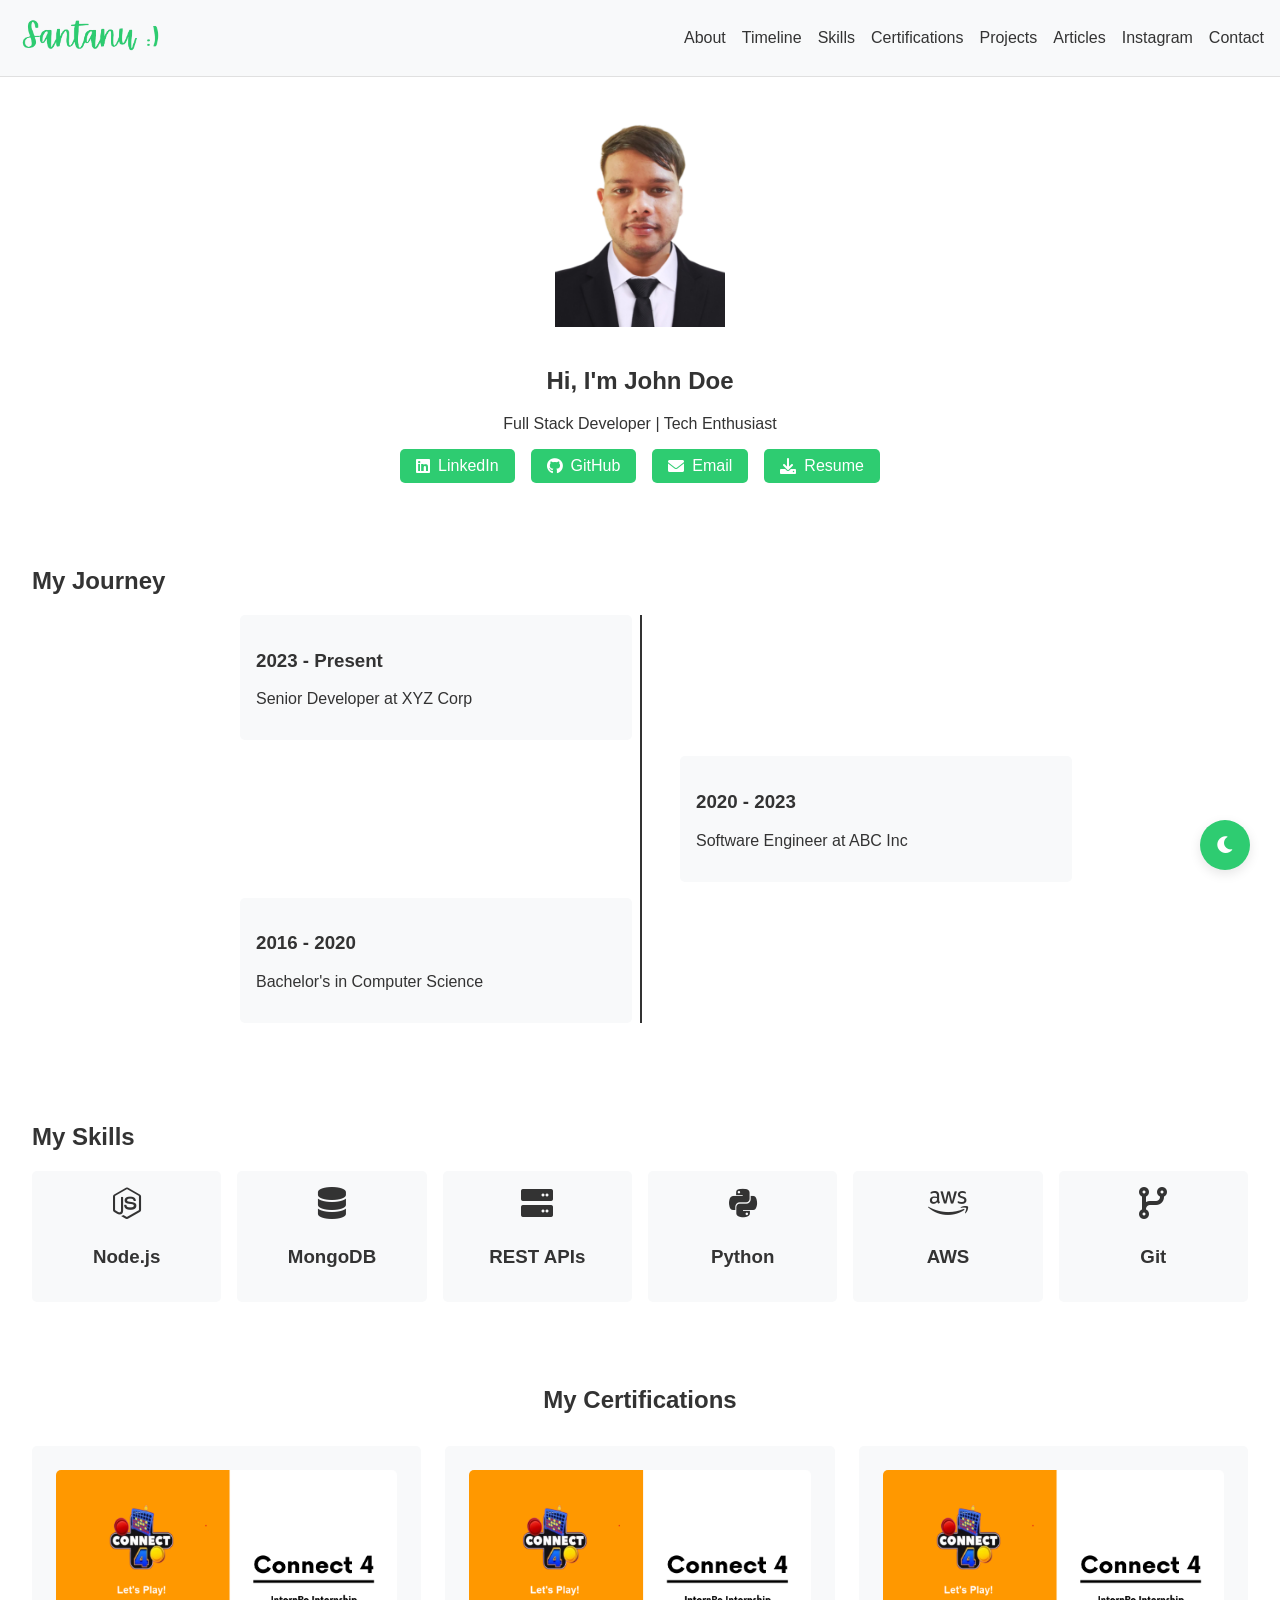
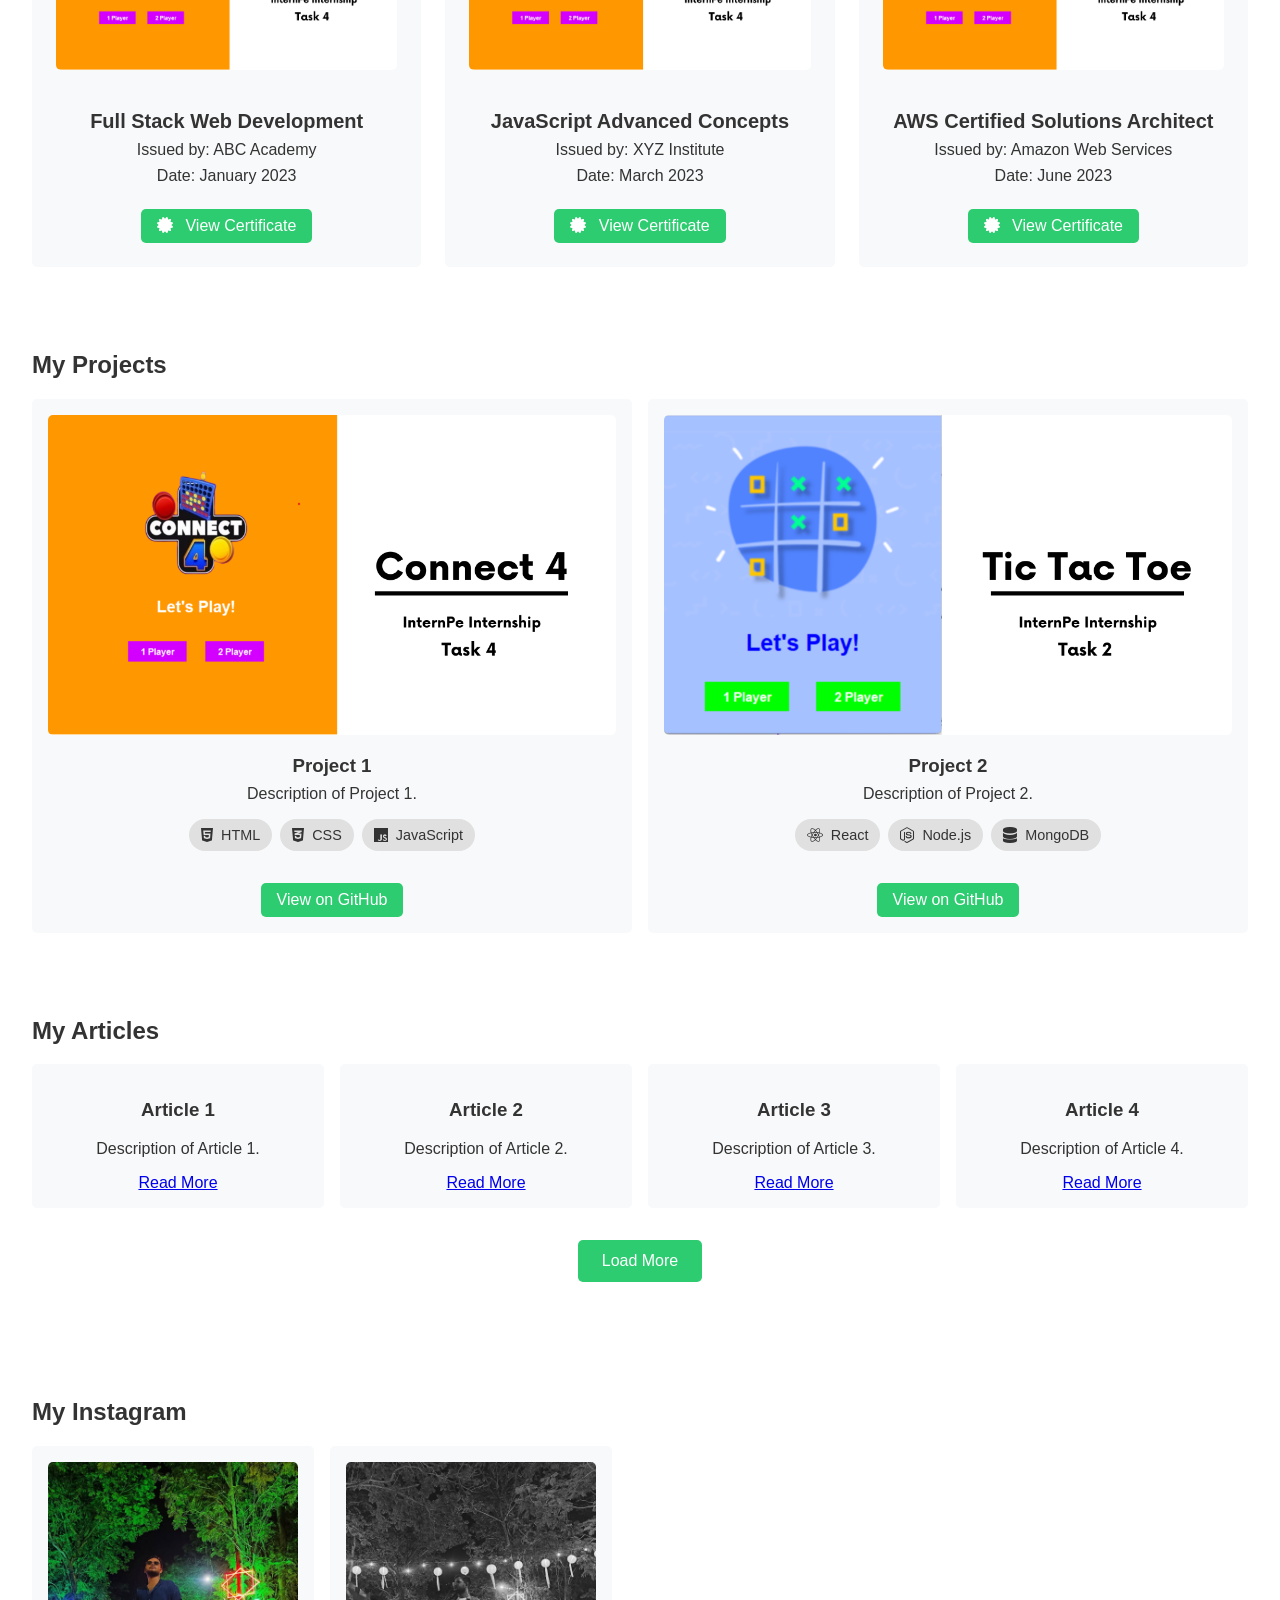
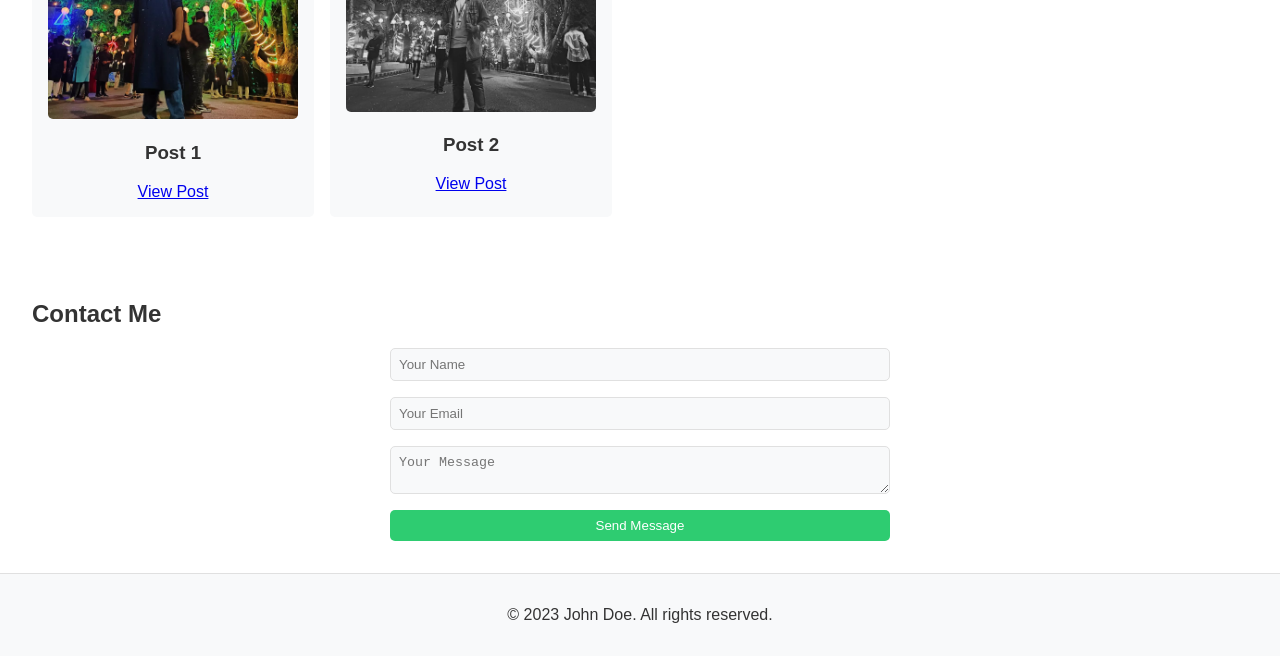
==== commit f1c9c230: "Add files via upload" ====
--- a/index.html
+++ b/index.html
@@ -1,83 +1,273 @@
-<!doctype html>
-<!-- Website template by freewebsitetemplates.com -->
-<html>
-<head>
-	<meta charset="UTF-8">
-	<meta name="viewport" content="width=device-width, initial-scale=1.0">
-	<title>PrettyCake | Order Delicious Cakes</title>
-	<link rel="stylesheet" href="css/style.css" type="text/css">
-	<link rel="stylesheet" type="text/css" href="css/mobile.css">
-	<script src="js/mobile.js" type="text/javascript"></script>
-</head>
-<body>
-	<div id="page">
-		<div id="header">
-			<div>
-				<a href="index.html" class="logo" ><img src="images/logo.png" alt=""></a>
-				<ul id="navigation">
-					<li class="selected">
-						<a href="index.html">Home</a>
-					</li>
-					<li>
-						<a href="product.html">Cakes</a>
-					</li>
-					<li>
-						<a href="contact.html">Feedback</a>
-					</li>
-				</ul>
-			</div>
-		</div>
-		<div id="body" class="home">
-			<div class="header">
-				<img src="images/bg-home.jpg" alt="">
-				<div>
-					<a href="product.html">Freeze Delight</a>
-				</div>
-			</div>
-			<div class="body">
-				<div>
-					<div>
-						<h1>NEW PRODUCT</h1>
-						<h2>The Twist of Healthy Yogurt</h2>
-						<p>This website template has been designed by freewebsitetemplates.com for you, for free. You can replace all this text with your own text.</p>
-					</div>
-					<img src="images/yogurt.jpg" alt="">
-				</div>
-			</div>
-			<div class="footer">
-				<div>
-					<ul>
-						<li>
-							<a href="product.html" class="product"></a>
-							<h1>PRODUCTS</h1>
-						</li>
-						<li>
-							<a href="about.html" class="about"></a>
-							<h1>OUR STORY</h1>
-						</li>
-						<li>
-							<a href="product.html" class="flavor"></a>
-							<h1>FLAVORS</h1>
-						</li>
-						<li>
-							<a href="contact.html" class="contact"></a>
-							<h1>OUR LOCATION</h1>
-						</li>
-					</ul>
-				</div>
-			</div>
-		</div>
-		<div id="footer">
-			<div>
-				<div class="connect">
-					<a href="http://freewebsitetemplates.com/go/facebook/" class="facebook">facebook</a>
-					<a href="http://freewebsitetemplates.com/go/twitter/" class="twitter">twitter</a>
-					<a href="http://freewebsitetemplates.com/go/googleplus/" class="googleplus">googleplus</a>
-					<a href="http://pinterest.com/fwtemplates/" class="pinterest">pinterest</a>
-				</div>
-				<p>&copy; 2023 Freeeze. All Rights Reserved.</p>
-			</div>
-		</div>
-	</div>
-</body>
-</html>
+<!DOCTYPE html>
+<html lang="en">
+<head>
+    <meta charset="UTF-8">
+    <meta name="viewport" content="width=device-width, initial-scale=1.0">
+    <title>Santanu Pradhan</title>
+
+    <!-- Standard favicon -->
+    <link rel="icon" href="tab_logo.png" type="image/x-icon">
+    <link rel="shortcut icon" href="tab_logo.png" type="image/x-icon">
+
+    <!-- Apple Touch Icon -->
+    <link rel="apple-touch-icon" sizes="180x180" href="tab_logo.png">
+
+    <!-- Android Icons -->
+    <link rel="icon" type="image/png" sizes="192x192" href="tab_logo.png">
+
+    <!-- Microsoft Tiles -->
+    <meta name="msapplication-TileColor" content="#ffffff">
+    <meta name="msapplication-TileImage" content="tab_logo.png">
+    <meta name="theme-color" content="#ffffff">
+
+    <link rel="stylesheet" href="https://cdnjs.cloudflare.com/ajax/libs/font-awesome/6.0.0/css/all.min.css">
+    <link rel="stylesheet" href="styles.css">
+</head>
+<body>
+  <!-- Dark Mode Toggle -->
+  <button id="dark-mode-toggle" class="dark-mode-toggle">
+    <i class="fas fa-moon"></i>
+  </button>
+
+  <!-- Header with Top-Down Sidenav -->
+  <header>
+    <nav>
+      <div class="logo">
+        <img src="logo2.png" alt="Dev Logo" class="logo-img">
+      </div>
+      <div class="hamburger" id="hamburger">
+        <div class="line"></div>
+        <div class="line"></div>
+        <div class="line"></div>
+      </div>
+      <ul class="nav-links" id="nav-links">
+        <li><a href="#about">About</a></li>
+        <li><a href="#timeline">Timeline</a></li>
+        <li><a href="#skills">Skills</a></li>
+        <li><a href="#certifications">Certifications</a></li>
+        <li><a href="#projects">Projects</a></li>
+        <li><a href="#articles">Articles</a></li>
+        <li><a href="#instagram">Instagram</a></li>
+        <li><a href="#contact">Contact</a></li>
+      </ul>
+    </nav>
+  </header>
+
+  <!-- About Section -->
+  <section id="about" class="about animate__fadeInLeft">
+    <div class="profile">
+      <img src="profile.jpeg" alt="Profile Photo" class="profile-photo">
+      <h1>Hi, I'm John Doe</h1>
+      <p>Full Stack Developer | Tech Enthusiast</p>
+      <div class="social-links">
+        <a href="https://linkedin.com" target="_blank">
+          <i class="fab fa-linkedin"></i> LinkedIn
+        </a>
+        <a href="https://github.com" target="_blank">
+          <i class="fab fa-github"></i> GitHub
+        </a>
+        <a href="mailto:john.doe@example.com">
+          <i class="fas fa-envelope"></i> Email
+        </a>
+        <a href="resume.pdf" download>
+          <i class="fas fa-download"></i> Resume
+        </a>
+      </div>
+    </div>
+  </section>
+
+  <!-- Timeline Section -->
+  <section id="timeline" class="timeline animate__fadeInRight">
+    <h2>My Journey</h2>
+    <div class="timeline-container">
+      <div class="timeline-line"></div>
+      <div class="timeline-item">
+        <h3>2023 - Present</h3>
+        <p>Senior Developer at XYZ Corp</p>
+      </div>
+      <div class="timeline-item">
+        <h3>2020 - 2023</h3>
+        <p>Software Engineer at ABC Inc</p>
+      </div>
+      <div class="timeline-item">
+        <h3>2016 - 2020</h3>
+        <p>Bachelor's in Computer Science</p>
+      </div>
+    </div>
+  </section>
+
+  <!-- Skills Section -->
+  <section id="skills" class="skills animate__fadeInUp">
+    <h2>My Skills</h2>
+    <div class="skills-grid">
+      <div class="skill-card">
+        <i class="fab fa-node-js"></i>
+        <h3>Node.js</h3>
+      </div>
+      <div class="skill-card">
+        <i class="fas fa-database"></i>
+        <h3>MongoDB</h3>
+      </div>
+      <div class="skill-card">
+        <i class="fas fa-server"></i>
+        <h3>REST APIs</h3>
+      </div>
+      <div class="skill-card">
+        <i class="fab fa-python"></i>
+        <h3>Python</h3>
+      </div>
+      <div class="skill-card">
+        <i class="fab fa-aws"></i>
+        <h3>AWS</h3>
+      </div>
+      <div class="skill-card">
+        <i class="fas fa-code-branch"></i>
+        <h3>Git</h3>
+      </div>
+    </div>
+  </section>
+  
+
+<!-- Certifications Section -->
+<section id="certifications" class="certifications animate__fadeInUp">
+    <h2>My Certifications</h2>
+    <div class="certifications-grid">
+      <div class="certification-card">
+        <img src="Project_Post_1.png" alt="JavaScript Advanced Concepts Certificate" class="certificate-image">
+        <h3>Full Stack Web Development</h3>
+        <p>Issued by: ABC Academy</p>
+        <p>Date: January 2023</p>
+        <a href="certificate1.pdf" target="_blank" class="certification-link">
+          <i class="fas fa-certificate"></i> View Certificate
+        </a>
+      </div>
+      <div class="certification-card">
+        <img src="Project_Post_1.png" alt="JavaScript Advanced Concepts Certificate" class="certificate-image">
+        <h3>JavaScript Advanced Concepts</h3>
+        <p>Issued by: XYZ Institute</p>
+        <p>Date: March 2023</p>
+        <a href="certificate2.pdf" target="_blank" class="certification-link">
+          <i class="fas fa-certificate"></i> View Certificate
+        </a>
+      </div>
+      <div class="certification-card">
+        <img src="Project_Post_1.png" alt="JavaScript Advanced Concepts Certificate" class="certificate-image">
+        <h3>AWS Certified Solutions Architect</h3>
+        <p>Issued by: Amazon Web Services</p>
+        <p>Date: June 2023</p>
+        <a href="certificate3.pdf" target="_blank" class="certification-link">
+          <i class="fas fa-certificate"></i> View Certificate
+        </a>
+      </div>
+      <!-- Add more certification cards -->
+    </div>
+  </section>
+
+
+<!-- Projects Section -->
+<section id="projects" class="projects animate__fadeInLeft">
+    <h2>My Projects</h2>
+    <div class="project-grid">
+      <div class="project-card">
+        <img src="Project_Post_1.png" alt="Project 1">
+        <h3>Project 1</h3>
+        <p>Description of Project 1.</p>
+        <div class="skill-tags">
+          <div class="skill-tag">
+            <i class="fab fa-html5"></i> HTML
+          </div>
+          <div class="skill-tag">
+            <i class="fab fa-css3-alt"></i> CSS
+          </div>
+          <div class="skill-tag">
+            <i class="fab fa-js"></i> JavaScript
+          </div>
+        </div>
+        <a href="https://github.com/project1" target="_blank">View on GitHub</a>
+      </div>
+      <div class="project-card">
+        <img src="Project_Post_2.png" alt="Project 2">
+        <h3>Project 2</h3>
+        <p>Description of Project 2.</p>
+        <div class="skill-tags">
+          <div class="skill-tag">
+            <i class="fab fa-react"></i> React
+          </div>
+          <div class="skill-tag">
+            <i class="fab fa-node-js"></i> Node.js
+          </div>
+          <div class="skill-tag">
+            <i class="fas fa-database"></i> MongoDB
+          </div>
+        </div>
+        <a href="https://github.com/project2" target="_blank">View on GitHub</a>
+      </div>
+      <!-- Add more project cards -->
+    </div>
+  </section>
+
+    <!-- Articles Section -->
+    <section id="articles" class="articles animate__fadeInRight">
+        <h2>My Articles</h2>
+        <div class="article-grid ">
+            <div class="article-card">
+                <h3>Article 1</h3>
+                <p>Description of Article 1.</p>
+                <a href="#" target="_blank">Read More</a>
+            </div>
+            <div class="article-card">
+                <h3>Article 2</h3>
+                <p>Description of Article 2.</p>
+                <a href="#" target="_blank">Read More</a>
+            </div>
+            <div class="article-card">
+                <h3>Article 3</h3>
+                <p>Description of Article 3.</p>
+                <a href="#" target="_blank">Read More</a>
+            </div>
+            <div class="article-card">
+                <h3>Article 4</h3>
+                <p>Description of Article 4.</p>
+                <a href="#" target="_blank">Read More</a>
+            </div>
+        </div>
+        <button id="load-more-articles" class="load-more-button">Load More</button>
+    </section>
+
+  <!-- Instagram Section -->
+  <section id="instagram" class="instagram animate__fadeInUp">
+    <h2>My Instagram</h2>
+    <div class="instagram-slider">
+      <div class="slider-item">
+        <img src="1.webp" alt="Instagram Post 1">
+        <h3>Post 1</h3>
+        <a href="https://instagram.com/post1" target="_blank">View Post</a>
+      </div>
+      <div class="slider-item">
+        <img src="2.webp" alt="Instagram Post 2">
+        <h3>Post 2</h3>
+        <a href="https://instagram.com/post2" target="_blank">View Post</a>
+      </div>
+      <!-- Add more slider items -->
+    </div>
+  </section>
+
+  <!-- Contact Section -->
+  <section id="contact" class="contact animate__fadeInLeft">
+    <h2>Contact Me</h2>
+    <form>
+      <input type="text" placeholder="Your Name" required>
+      <input type="email" placeholder="Your Email" required>
+      <textarea placeholder="Your Message" required></textarea>
+      <button type="submit">Send Message</button>
+    </form>
+  </section>
+
+  <!-- Footer -->
+  <footer>
+    <p>&copy; 2023 John Doe. All rights reserved.</p>
+  </footer>
+
+  <script src="script.js"></script>
+</body>
+</html>
--- a/styles.css
+++ b/styles.css
@@ -0,0 +1,1001 @@
+/* Enable Smooth Scrolling */
+html {
+    scroll-behavior: smooth;
+  }
+
+/* Light Mode Variables */
+:root {
+    --primary-color: #2ecc71; /* Green accent color */
+    --bg-color: #ffffff; /* Light background */
+    --text-color: #333333; /* Dark text */
+    --card-bg: #f8f9fa; /* Light card background */
+    --border-color: #e0e0e0; /* Light border */
+    --button-bg: #2ecc71; /* Button background */
+    --button-text: #ffffff; /* Button text */
+    --transition: all 0.3s ease; /* Smooth transitions */
+  }
+  
+  /* Dark Mode Variables */
+  .dark-mode {
+    --bg-color: #1a1a1a; /* Dark background */
+    --text-color: #f8f9fa; /* Light text */
+    --card-bg: #2d2d2d; /* Dark card background */
+    --border-color: #444444; /* Dark border */
+    --button-bg: #2ecc71; /* Button background (same for consistency) */
+    --button-text: #ffffff; /* Button text (same for consistency) */
+  }
+  
+  /* General Styles */
+  body {
+    font-family: Arial, sans-serif;
+    margin: 0;
+    padding: 0;
+    box-sizing: border-box;
+    background-color: var(--bg-color);
+    color: var(--text-color);
+    transition: var(--transition);
+  }
+  
+  /* Header */
+  header {
+    background-color: var(--card-bg);
+    border-bottom: 1px solid var(--border-color);
+    padding: 1rem;
+    text-align: center;
+    position: sticky;
+    top: 0;
+    z-index: 1000;
+  }
+  
+  nav {
+    display: flex;
+    justify-content: space-between;
+    align-items: center;
+    flex-wrap: wrap;
+  }
+  
+  .logo-img {
+    height: 40px;
+    width: auto;
+  }
+  
+  .hamburger {
+    display: none;
+    flex-direction: column;
+    gap: 5px;
+    cursor: pointer;
+  }
+  
+  .hamburger .line {
+    width: 25px;
+    height: 3px;
+    background: var(--text-color);
+  }
+  
+  .nav-links {
+    list-style: none;
+    display: flex;
+    gap: 1rem;
+    padding: 0;
+    margin: 0;
+  }
+  
+  .nav-links a {
+    color: var(--text-color);
+    text-decoration: none;
+  }
+  
+  /* Top-Down Sidenav Styles */
+  @media (max-width: 768px) {
+    .hamburger {
+      display: flex;
+    }
+  
+    .nav-links {
+      position: fixed;
+      top: -100%;
+      left: 0;
+      width: 100%;
+      background: var(--card-bg);
+      flex-direction: column;
+      align-items: center;
+      justify-content: center;
+      transition: top 0.3s ease;
+      padding: 1rem 0;
+    }
+  
+    .nav-links.active {
+      top: 60px; /* Adjust based on header height */
+    }
+  }
+  
+  /* About Section */
+  .about {
+    text-align: center;
+    padding: 2rem;
+    background: var(--bg-color);
+  }
+  
+  .profile-photo {
+    width: 170px;
+    height: 170px;
+    /* border-radius: 50%; */
+    margin-bottom: 1rem;
+  }
+  
+  .social-links {
+    display: flex;
+    justify-content: center;
+    gap: 1rem;
+    margin-top: 1rem;
+    flex-wrap: wrap;
+  }
+  
+  .social-links a {
+    text-decoration: none;
+    color: var(--button-text);
+    background: var(--button-bg);
+    padding: 0.5rem 1rem;
+    border-radius: 5px;
+    display: flex;
+    align-items: center;
+    gap: 0.5rem;
+  }
+  
+  /* Timeline Section */
+  .timeline {
+    padding: 2rem;
+    background: var(--bg-color);
+  }
+  
+  .timeline-container {
+    position: relative;
+    max-width: 800px;
+    margin: 0 auto;
+  }
+  
+  .timeline-line {
+    position: absolute;
+    left: 50%;
+    width: 2px;
+    height: 100%;
+    background: var(--text-color);
+  }
+  
+  .timeline-item {
+    padding: 1rem;
+    margin: 1rem 0;
+    background: var(--card-bg);
+    border-radius: 5px;
+    position: relative;
+    width: 45%;
+  }
+  
+  .timeline-item:nth-child(odd) {
+    margin-left: 55%;
+  }
+  
+  .timeline-item:nth-child(even) {
+    margin-left: 0;
+  }
+  
+  /* Skills Section */
+  .skills {
+    padding: 2rem;
+    background: var(--bg-color);
+  }
+  
+  .skills-grid {
+    display: grid;
+    grid-template-columns: repeat(auto-fit, minmax(150px, 1fr));
+    gap: 1rem;
+    text-align: center;
+  }
+  
+  .skill-card {
+    background: var(--card-bg);
+    padding: 1rem;
+    border-radius: 5px;
+  }
+  
+  .skill-card i {
+    font-size: 2rem;
+    margin-bottom: 0.5rem;
+  }
+
+  /* Certifications Section */
+.certifications {
+    padding: 2rem;
+    background: var(--bg-color);
+  }
+  
+  .certifications h2 {
+    text-align: center;
+    margin-bottom: 2rem;
+  }
+  
+  .certifications-grid {
+    display: grid;
+    grid-template-columns: repeat(auto-fit, minmax(250px, 1fr));
+    gap: 1.5rem;
+  }
+  
+  .certification-card {
+    background: var(--card-bg);
+    padding: 1.5rem;
+    border-radius: 5px;
+    text-align: center;
+    transition: transform 0.3s ease, box-shadow 0.3s ease;
+  }
+  
+  .certificate-image {
+    width: 100%;
+    height: 200px;
+    object-fit: cover;
+    border-radius: 5px;
+    margin-bottom: 1rem;
+  }
+  
+  .certification-card:hover {
+    transform: translateY(-5px);
+    box-shadow: 0 4px 12px rgba(0, 0, 0, 0.1);
+  }
+  
+  .certification-card h3 {
+    margin-bottom: 0.5rem;
+    font-size: 1.25rem;
+  }
+  
+  .certification-card p {
+    margin: 0.5rem 0;
+    color: var(--text-color);
+  }
+  
+  .certification-link {
+    display: inline-block;
+    margin-top: 1rem;
+    padding: 0.5rem 1rem;
+    background: var(--button-bg);
+    color: var(--button-text);
+    border-radius: 5px;
+    text-decoration: none;
+    transition: background 0.3s ease;
+  }
+  
+  .certification-link:hover {
+    background: var(--primary-color);
+  }
+  
+  .certification-link i {
+    margin-right: 0.5rem;
+  }
+
+  /* Projects Section */
+.project-grid {
+    display: grid;
+    grid-template-columns: repeat(auto-fit, minmax(250px, 1fr));
+    gap: 1rem;
+  }
+  
+  .project-card {
+    background: var(--card-bg);
+    padding: 1rem;
+    border-radius: 5px;
+    text-align: center;
+  }
+  
+  .project-card img {
+    width: 100%;
+    border-radius: 5px;
+  }
+  
+  .project-card h3 {
+    margin: 1rem 0 0.5rem;
+  }
+  
+  .project-card p {
+    margin: 0.5rem 0;
+  }
+  
+  .project-card a {
+    display: inline-block;
+    margin-top: 1rem;
+    padding: 0.5rem 1rem;
+    background: var(--button-bg);
+    color: var(--button-text);
+    border-radius: 5px;
+    text-decoration: none;
+    transition: background 0.3s ease;
+  }
+  
+  .project-card a:hover {
+    background: var(--primary-color);
+  }
+  
+  /* Skill Tags */
+  .skill-tags {
+    display: flex;
+    flex-wrap: wrap;
+    gap: 0.5rem;
+    justify-content: center;
+    margin: 1rem 0;
+  }
+  
+  .skill-tag {
+    display: flex;
+    align-items: center;
+    gap: 0.5rem;
+    padding: 0.5rem 0.75rem;
+    background: #e0e0e0; /* Light gray background */
+    border-radius: 20px;
+    font-size: 0.9rem;
+    color: #333; /* Dark text */
+  }
+  
+  .skill-tag i {
+    font-size: 1rem;
+  }
+  
+  /* Color Variations for Skill Tags */
+  .skill-tag.html {
+    background: #e34c26; /* HTML color */
+    color: #fff;
+  }
+  
+  .skill-tag.css {
+    background: #264de4; /* CSS color */
+    color: #fff;
+  }
+  
+  .skill-tag.js {
+    background: #f0db4f; /* JavaScript color */
+    color: #333;
+  }
+  
+  .skill-tag.react {
+    background: #61dafb; /* React color */
+    color: #333;
+  }
+  
+  .skill-tag.node {
+    background: #68a063; /* Node.js color */
+    color: #fff;
+  }
+  
+  .skill-tag.mongodb {
+    background: #4db33d; /* MongoDB color */
+    color: #fff;
+  }
+  
+  /* Articles Section */
+  .articles {
+    padding: 2rem;
+    background: var(--bg-color);
+  }
+  
+  .article-grid {
+    display: grid;
+    grid-template-columns: repeat(auto-fit, minmax(250px, 1fr));
+    gap: 1rem;
+  }
+  
+  .article-card {
+    background: var(--card-bg);
+    padding: 1rem;
+    border-radius: 5px;
+    text-align: center;
+  }
+
+  /* Articles Section */
+.article-grid {
+    display: grid;
+    grid-template-columns: repeat(auto-fit, minmax(250px, 1fr));
+    gap: 1rem;
+  }
+  
+  .article-card {
+    background: var(--card-bg);
+    padding: 1rem;
+    border-radius: 5px;
+    text-align: center;
+    display: none; /* Hide all articles by default */
+  }
+  
+  /* Show the first 6 articles */
+  .article-card:nth-child(-n+6) {
+    display: block;
+  }
+  
+  /* Load More Button */
+  .load-more-button {
+    display: block;
+    margin: 2rem auto;
+    padding: 0.75rem 1.5rem;
+    background: var(--button-bg);
+    color: var(--button-text);
+    border: none;
+    border-radius: 5px;
+    cursor: pointer;
+    font-size: 1rem;
+    transition: background 0.3s ease;
+  }
+  
+  .load-more-button:hover {
+    background: var(--primary-color);
+  }
+
+  /* Articles Section */
+.article-grid {
+    display: grid;
+    grid-template-columns: repeat(auto-fit, minmax(250px, 1fr));
+    gap: 1rem;
+  }
+  
+  .article-card {
+    background: var(--card-bg);
+    padding: 1rem;
+    border-radius: 5px;
+    text-align: center;
+    display: none; /* Hide all articles by default */
+  }
+  
+  /* Show the first 6 articles */
+  .article-card:nth-child(-n+6) {
+    display: block;
+  }
+  
+  /* Instagram Section */
+  .instagram {
+    padding: 2rem;
+    background: var(--bg-color);
+  }
+  
+  .instagram-slider {
+    display: flex;
+    overflow-x: auto;
+    gap: 1rem;
+    scroll-snap-type: x mandatory;
+  }
+  
+  .slider-item {
+    flex: 0 0 auto;
+    width: 250px;
+    background: var(--card-bg);
+    padding: 1rem;
+    border-radius: 5px;
+    text-align: center;
+    scroll-snap-align: start;
+  }
+  
+  .slider-item img {
+    width: 100%;
+    border-radius: 5px;
+  }
+  
+  /* Contact Section */
+  .contact {
+    padding: 2rem;
+    background: var(--bg-color);
+  }
+  
+  form {
+    display: flex;
+    flex-direction: column;
+    gap: 1rem;
+    max-width: 500px;
+    margin: 0 auto;
+  }
+  
+  form input,
+  form textarea {
+    padding: 0.5rem;
+    border: 1px solid var(--border-color);
+    border-radius: 5px;
+    background: var(--card-bg);
+    color: var(--text-color);
+  }
+  
+  form button {
+    padding: 0.5rem;
+    background: var(--button-bg);
+    color: var(--button-text);
+    border: none;
+    border-radius: 5px;
+    cursor: pointer;
+  }
+  
+  /* Footer */
+  footer {
+    text-align: center;
+    padding: 1rem;
+    background: var(--card-bg);
+    color: var(--text-color);
+    border-top: 1px solid var(--border-color);
+  }
+  
+  /* Dark Mode Toggle */
+  .dark-mode-toggle {
+    position: fixed;
+    bottom: 30px;
+    right: 30px;
+    background: var(--button-bg);
+    border: none;
+    border-radius: 50%;
+    width: 50px;
+    height: 50px;
+    cursor: pointer;
+    display: flex;
+    align-items: center;
+    justify-content: center;
+    box-shadow: 0 4px 12px rgba(0, 0, 0, 0.1);
+    z-index: 1000;
+    transition: var(--transition);
+  }
+  
+  .dark-mode-toggle i {
+    color: var(--button-text);
+    font-size: 1.2rem;
+  }
+  
+  /* Animations */
+  @keyframes fadeInLeft {
+    from {
+      opacity: 0;
+      transform: translateX(-50px);
+    }
+    to {
+      opacity: 1;
+      transform: translateX(0);
+    }
+  }
+  
+  @keyframes fadeInRight {
+    from {
+      opacity: 0;
+      transform: translateX(50px);
+    }
+    to {
+      opacity: 1;
+      transform: translateX(0);
+    }
+  }
+  
+  @keyframes fadeInUp {
+    from {
+      opacity: 0;
+      transform: translateY(50px);
+    }
+    to {
+      opacity: 1;
+      transform: translateY(0);
+    }
+  }
+  
+  .animate__fadeInLeft {
+    animation: fadeInLeft 1s ease-out;
+  }
+  
+  .animate__fadeInRight {
+    animation: fadeInRight 1s ease-out;
+  }
+  
+  .animate__fadeInUp {
+    animation: fadeInUp 1s ease-out;
+  }
+  
+  /* Section-specific animations */
+  #about { animation-delay: 0.2s; }
+  #timeline { animation-delay: 0.4s; }
+  #skills { animation-delay: 0.6s; }
+  #projects { animation-delay: 0.8s; }
+  #articles { animation-delay: 1s; }
+  #instagram { animation-delay: 1.2s; }
+  #contact { animation-delay: 1.4s; }
+
+
+
+
+  /* Light Mode Variables */
+:root {
+    --primary-color: #2ecc71; /* Green accent color */
+    --bg-color: #ffffff; /* Light background */
+    --text-color: #333333; /* Dark text */
+    --card-bg: #f8f9fa; /* Light card background */
+    --border-color: #e0e0e0; /* Light border */
+    --button-bg: #2ecc71; /* Button background */
+    --button-text: #ffffff; /* Button text */
+    --toggle-bg: #2ecc71; /* Toggle button background (light mode) */
+    --toggle-icon: #ffffff; /* Toggle icon color (light mode) */
+    --transition: all 0.3s ease; /* Smooth transitions */
+  }
+  
+  /* Dark Mode Variables */
+  .dark-mode {
+    --bg-color: #1a1a1a; /* Dark background */
+    --text-color: #f8f9fa; /* Light text */
+    --card-bg: #2d2d2d; /* Dark card background */
+    --border-color: #444444; /* Dark border */
+    --button-bg: #2ecc71; /* Button background (same for consistency) */
+    --button-text: #ffffff; /* Button text (same for consistency) */
+    --toggle-bg: #444444; /* Toggle button background (dark mode) */
+    --toggle-icon: #f8f9fa; /* Toggle icon color (dark mode) */
+  }
+  
+  /* General Styles */
+  body {
+    font-family: Arial, sans-serif;
+    margin: 0;
+    padding: 0;
+    box-sizing: border-box;
+    background-color: var(--bg-color);
+    color: var(--text-color);
+    transition: var(--transition);
+  }
+  
+  /* Header */
+  header {
+    background-color: var(--card-bg);
+    border-bottom: 1px solid var(--border-color);
+    padding: 1rem;
+    text-align: center;
+    position: sticky;
+    top: 0;
+    z-index: 1000;
+  }
+  
+  nav {
+    display: flex;
+    justify-content: space-between;
+    align-items: center;
+    flex-wrap: wrap;
+  }
+  
+  .logo-img {
+    height: 40px;
+    width: auto;
+  }
+  
+  .hamburger {
+    display: none;
+    flex-direction: column;
+    gap: 5px;
+    cursor: pointer;
+  }
+  
+  .hamburger .line {
+    width: 25px;
+    height: 3px;
+    background: var(--text-color);
+    transition: var(--transition);
+  }
+  
+  /* Top-Down Sidebar */
+  @media (max-width: 768px) {
+    .hamburger {
+      display: flex;
+    }
+  
+    .nav-links {
+      position: fixed;
+      top: -100%;
+      left: 0;
+      width: 100%;
+      background: var(--card-bg);
+      flex-direction: column;
+      align-items: center;
+      justify-content: center;
+      transition: top 0.3s ease;
+      padding: 1rem 0;
+      z-index: 999;
+    }
+  
+    .nav-links.active {
+      top: 60px; /* Adjust based on header height */
+    }
+  }
+  
+  /* Dark Mode Toggle */
+  .dark-mode-toggle {
+    position: fixed;
+    bottom: 30px;
+    right: 30px;
+    background: var(--toggle-bg);
+    border: none;
+    border-radius: 50%;
+    width: 50px;
+    height: 50px;
+    cursor: pointer;
+    display: flex;
+    align-items: center;
+    justify-content: center;
+    box-shadow: 0 4px 12px rgba(0, 0, 0, 0.1);
+    z-index: 1000;
+    transition: var(--transition);
+  }
+  
+  .dark-mode-toggle i {
+    color: var(--toggle-icon);
+    font-size: 1.2rem;
+    transition: transform 0.5s ease, color 0.3s ease;
+  }
+  
+  .dark-mode-toggle:hover i {
+    transform: rotate(360deg);
+  }
+  
+  /* Animations for Dark Mode Toggle */
+  @keyframes rotate {
+    from {
+      transform: rotate(0deg);
+    }
+    to {
+      transform: rotate(360deg);
+    }
+  }
+  
+  .dark-mode-toggle.active i {
+    animation: rotate 0.5s ease;
+  }
+  
+  /* About Section */
+  .about {
+    text-align: center;
+    padding: 2rem;
+    background: var(--bg-color);
+  }
+  
+  .profile-photo {
+    /* width: 170px;
+    height: 170px; */
+    height: 100%;
+    /* width: 100%; */
+    /* border-radius: 50%; */
+    margin-bottom: 1rem;
+  }
+  
+  .social-links {
+    display: flex;
+    justify-content: center;
+    gap: 1rem;
+    margin-top: 1rem;
+    flex-wrap: wrap;
+  }
+  
+  .social-links a {
+    text-decoration: none;
+    color: var(--button-text);
+    background: var(--button-bg);
+    padding: 0.5rem 1rem;
+    border-radius: 5px;
+    display: flex;
+    align-items: center;
+    gap: 0.5rem;
+  }
+  
+  /* Timeline Section */
+  .timeline {
+    padding: 2rem;
+    background: var(--bg-color);
+  }
+  
+  .timeline-container {
+    position: relative;
+    max-width: 800px;
+    margin: 0 auto;
+  }
+  
+  .timeline-line {
+    position: absolute;
+    left: 50%;
+    width: 2px;
+    height: 100%;
+    background: var(--text-color);
+  }
+  
+  .timeline-item {
+    padding: 1rem;
+    margin: 1rem 0;
+    background: var(--card-bg);
+    border-radius: 5px;
+    position: relative;
+    width: 45%;
+  }
+  
+  .timeline-item:nth-child(odd) {
+    margin-left: 55%;
+  }
+  
+  .timeline-item:nth-child(even) {
+    margin-left: 0;
+  }
+  
+  /* Skills Section */
+  .skills {
+    padding: 2rem;
+    background: var(--bg-color);
+  }
+  
+  .skills-grid {
+    display: grid;
+    grid-template-columns: repeat(auto-fit, minmax(150px, 1fr));
+    gap: 1rem;
+    text-align: center;
+  }
+  
+  .skill-card {
+    background: var(--card-bg);
+    padding: 1rem;
+    border-radius: 5px;
+  }
+  
+  .skill-card i {
+    font-size: 2rem;
+    margin-bottom: 0.5rem;
+  }
+  
+  /* Projects Section */
+  .projects {
+    padding: 2rem;
+    background: var(--bg-color);
+  }
+  
+  .project-grid {
+    display: grid;
+    grid-template-columns: repeat(auto-fit, minmax(250px, 1fr));
+    gap: 1rem;
+  }
+  
+  .project-card {
+    background: var(--card-bg);
+    padding: 1rem;
+    border-radius: 5px;
+    text-align: center;
+  }
+  
+  .project-card img {
+    width: 100%;
+    border-radius: 5px;
+  }
+  
+  /* Articles Section */
+  .articles {
+    padding: 2rem;
+    background: var(--bg-color);
+  }
+  
+  .article-grid {
+    display: grid;
+    grid-template-columns: repeat(auto-fit, minmax(250px, 1fr));
+    gap: 1rem;
+  }
+  
+  .article-card {
+    background: var(--card-bg);
+    padding: 1rem;
+    border-radius: 5px;
+    text-align: center;
+  }
+  
+  /* Instagram Section */
+  .instagram {
+    padding: 2rem;
+    background: var(--bg-color);
+  }
+  
+  .instagram-slider {
+    display: flex;
+    overflow-x: auto;
+    gap: 1rem;
+    scroll-snap-type: x mandatory;
+  }
+  
+  .slider-item {
+    flex: 0 0 auto;
+    width: 250px;
+    background: var(--card-bg);
+    padding: 1rem;
+    border-radius: 5px;
+    text-align: center;
+    scroll-snap-align: start;
+  }
+  
+  .slider-item img {
+    width: 100%;
+    border-radius: 5px;
+  }
+  
+  /* Contact Section */
+  .contact {
+    padding: 2rem;
+    background: var(--bg-color);
+  }
+  
+  form {
+    display: flex;
+    flex-direction: column;
+    gap: 1rem;
+    max-width: 500px;
+    margin: 0 auto;
+  }
+  
+  form input,
+  form textarea {
+    padding: 0.5rem;
+    border: 1px solid var(--border-color);
+    border-radius: 5px;
+    background: var(--card-bg);
+    color: var(--text-color);
+  }
+  
+  form button {
+    padding: 0.5rem;
+    background: var(--button-bg);
+    color: var(--button-text);
+    border: none;
+    border-radius: 5px;
+    cursor: pointer;
+  }
+  
+  /* Footer */
+  footer {
+    text-align: center;
+    padding: 1rem;
+    background: var(--card-bg);
+    color: var(--text-color);
+    border-top: 1px solid var(--border-color);
+  }
+  
+  /* Animations */
+  @keyframes fadeInLeft {
+    from {
+      opacity: 0;
+      transform: translateX(-50px);
+    }
+    to {
+      opacity: 1;
+      transform: translateX(0);
+    }
+  }
+  
+  @keyframes fadeInRight {
+    from {
+      opacity: 0;
+      transform: translateX(50px);
+    }
+    to {
+      opacity: 1;
+      transform: translateX(0);
+    }
+  }
+  
+  @keyframes fadeInUp {
+    from {
+      opacity: 0;
+      transform: translateY(50px);
+    }
+    to {
+      opacity: 1;
+      transform: translateY(0);
+    }
+  }
+  
+  .animate__fadeInLeft {
+    animation: fadeInLeft 1s ease-out;
+  }
+  
+  .animate__fadeInRight {
+    animation: fadeInRight 1s ease-out;
+  }
+  
+  .animate__fadeInUp {
+    animation: fadeInUp 1s ease-out;
+  }
+  
+  /* Section-specific animations */
+  #about { animation-delay: 0.2s; }
+  #timeline { animation-delay: 0.4s; }
+  #skills { animation-delay: 0.6s; }
+  #projects { animation-delay: 0.8s; }
+  #articles { animation-delay: 1s; }
+  #instagram { animation-delay: 1.2s; }
+  #contact { animation-delay: 1.4s; }
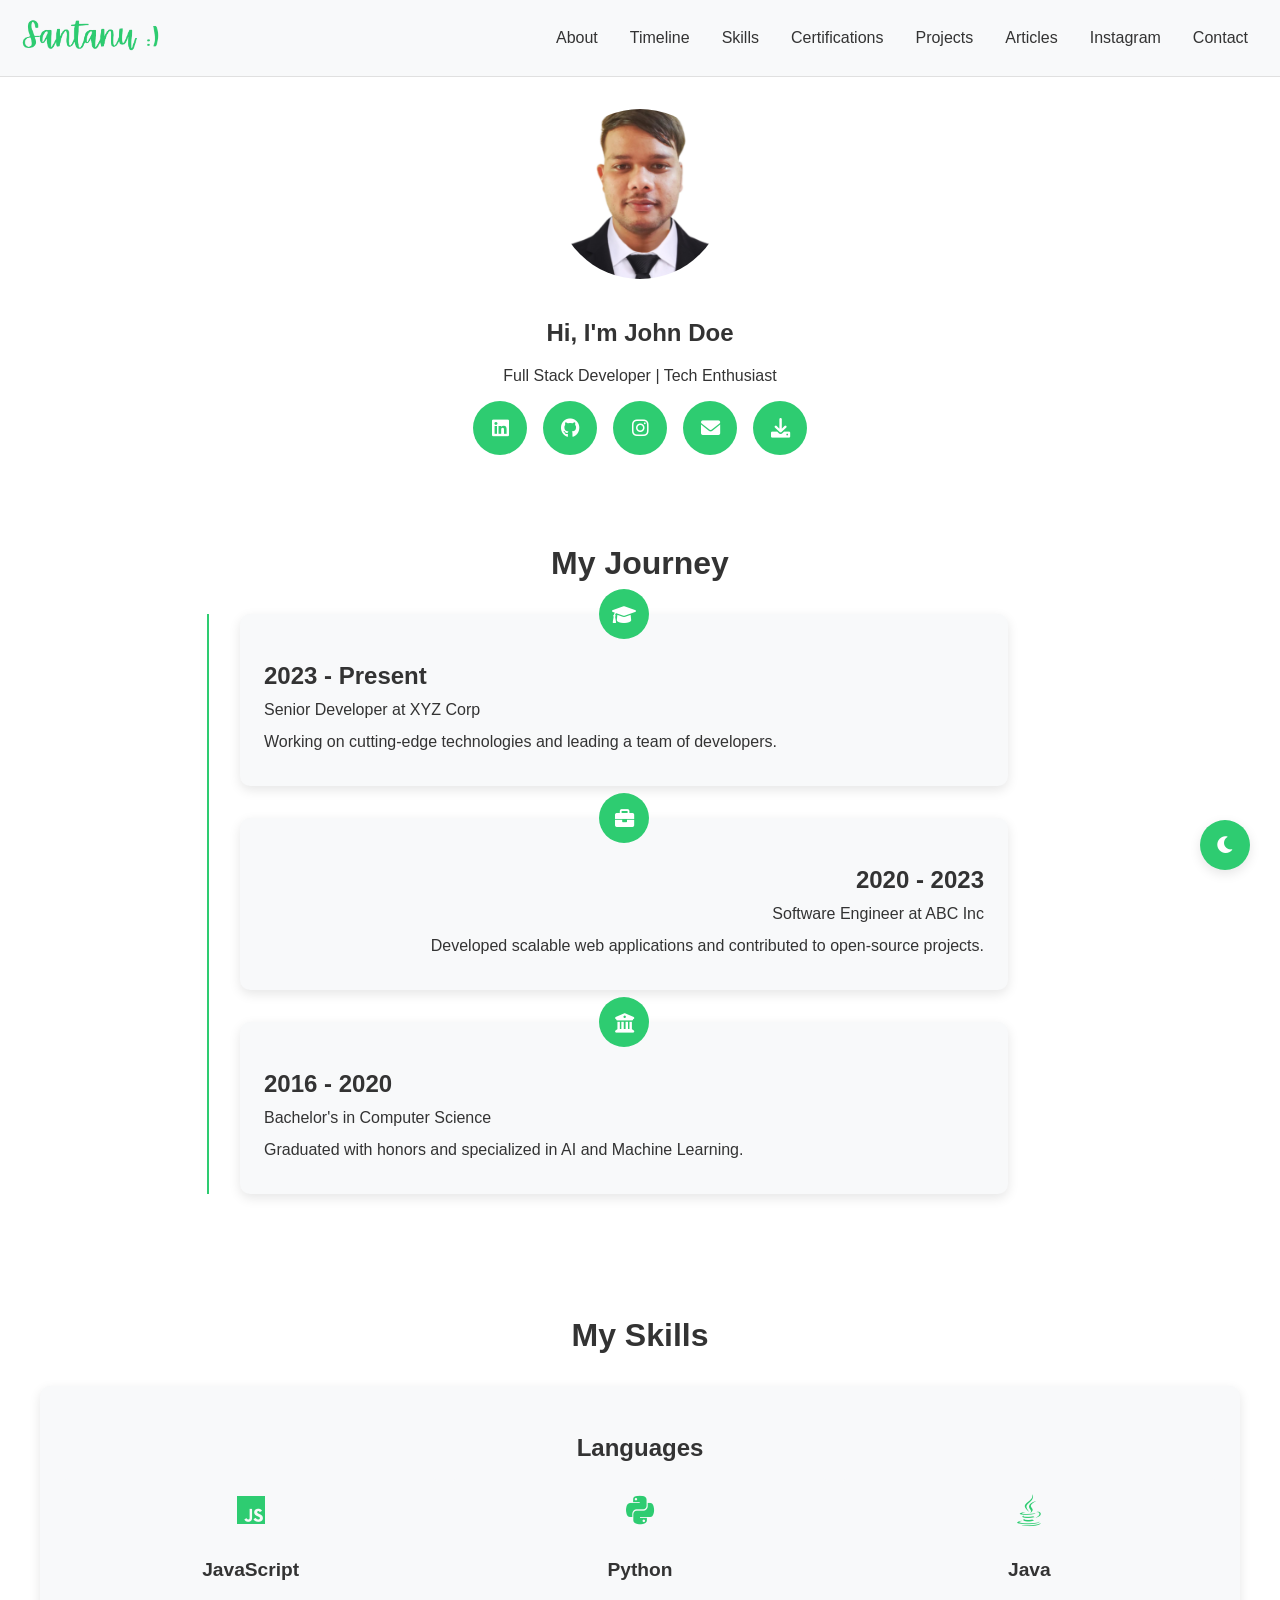
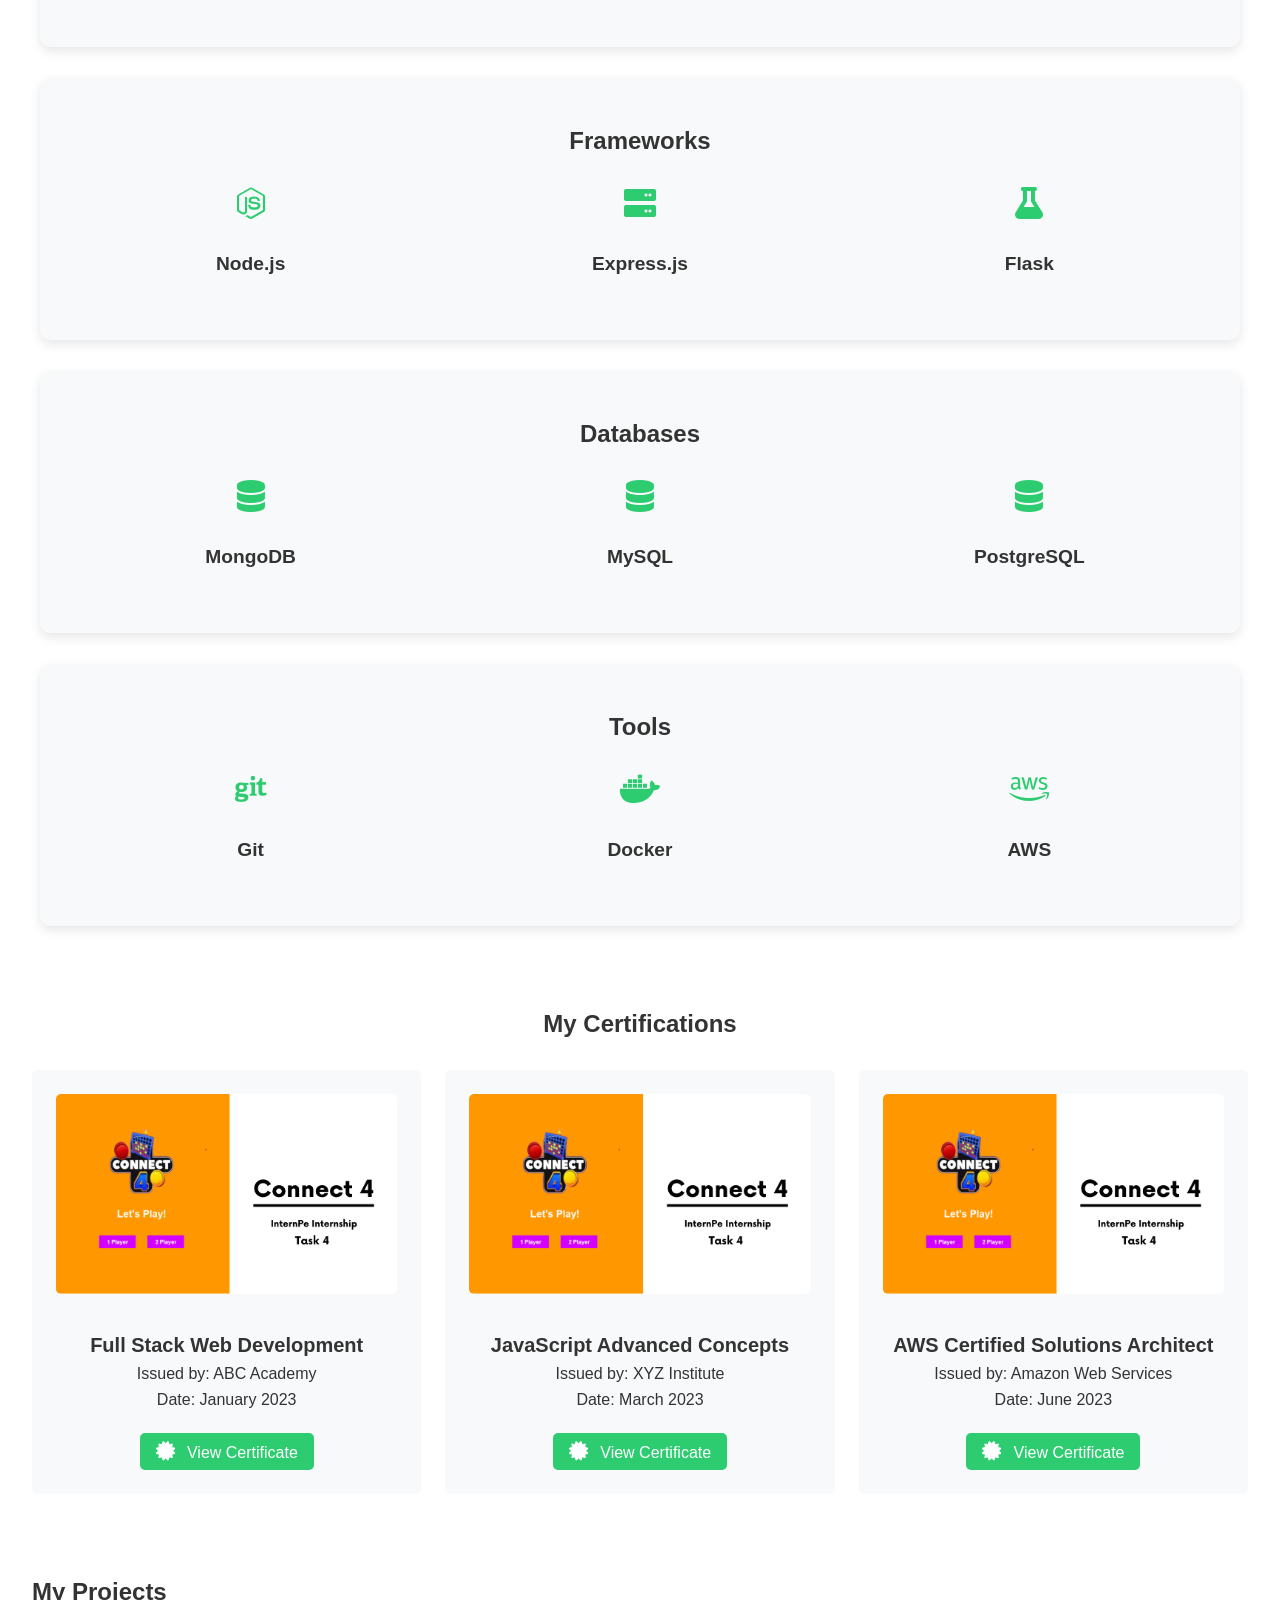
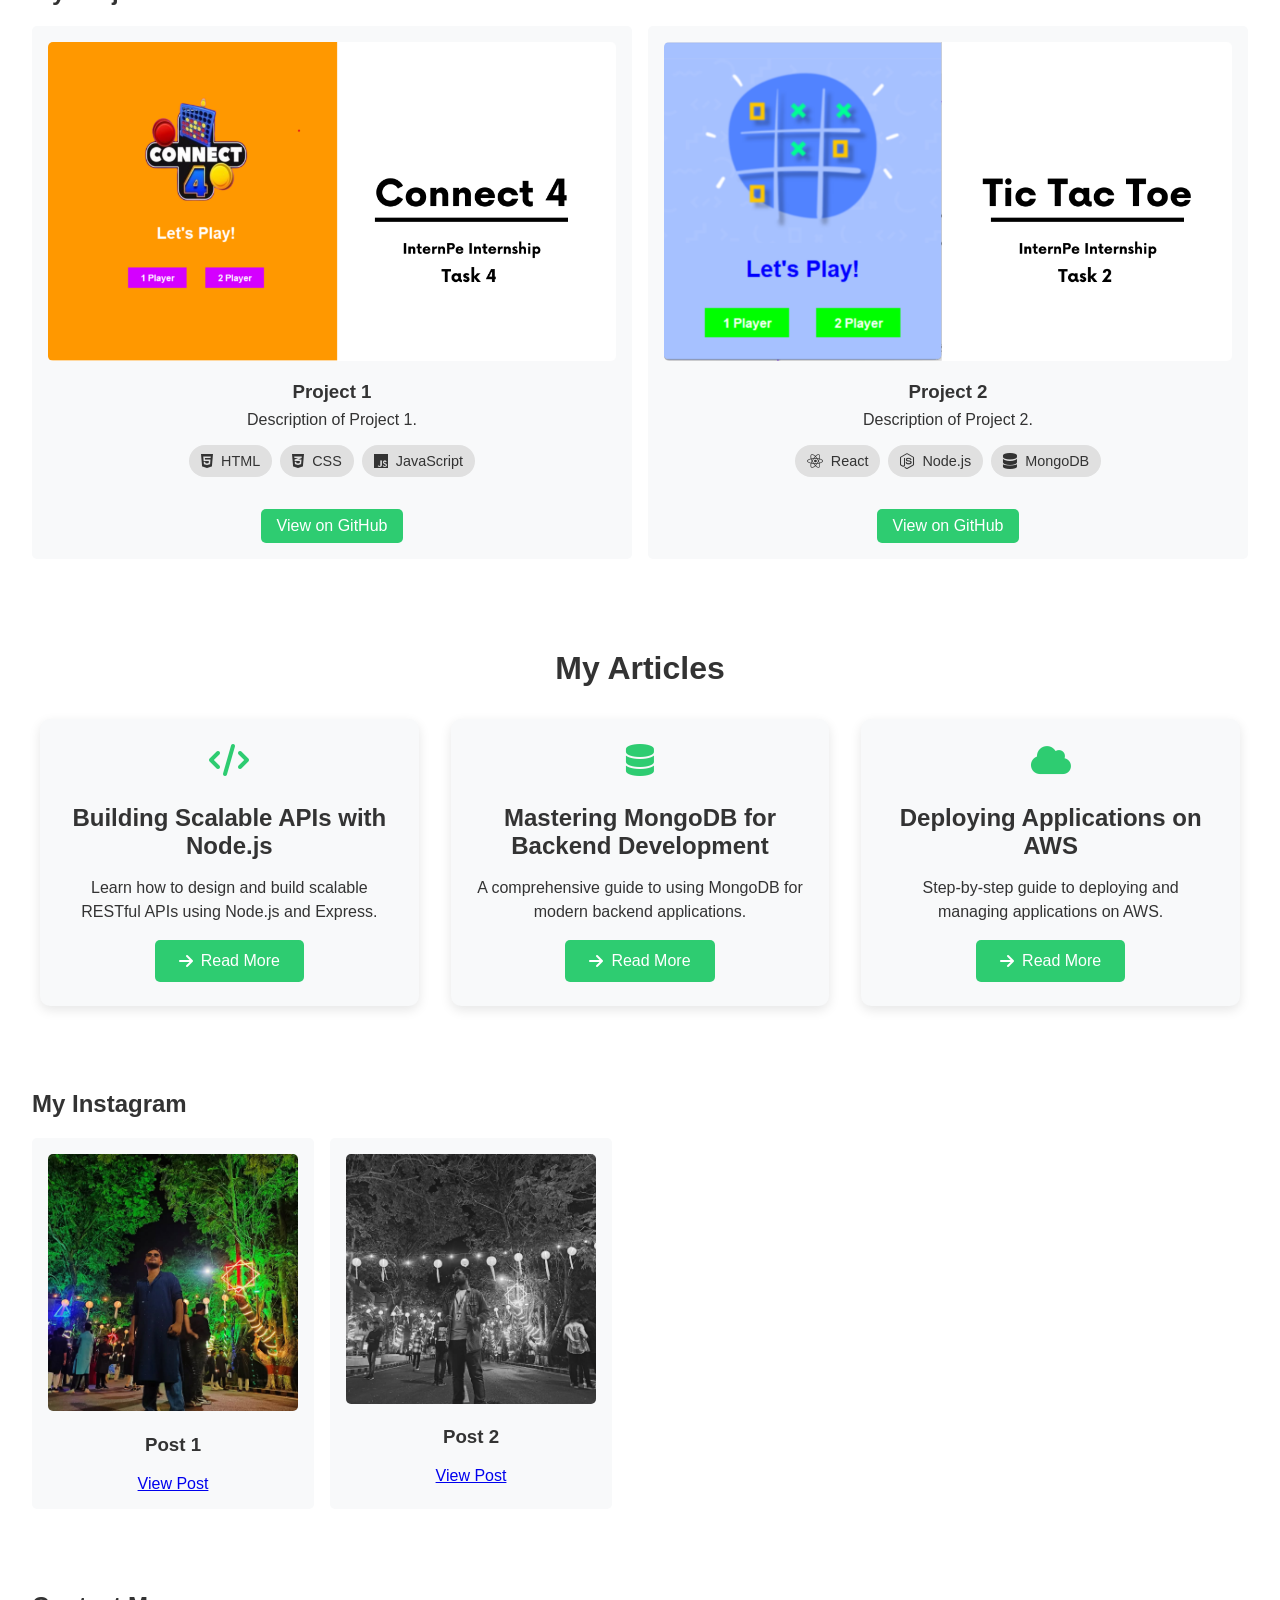
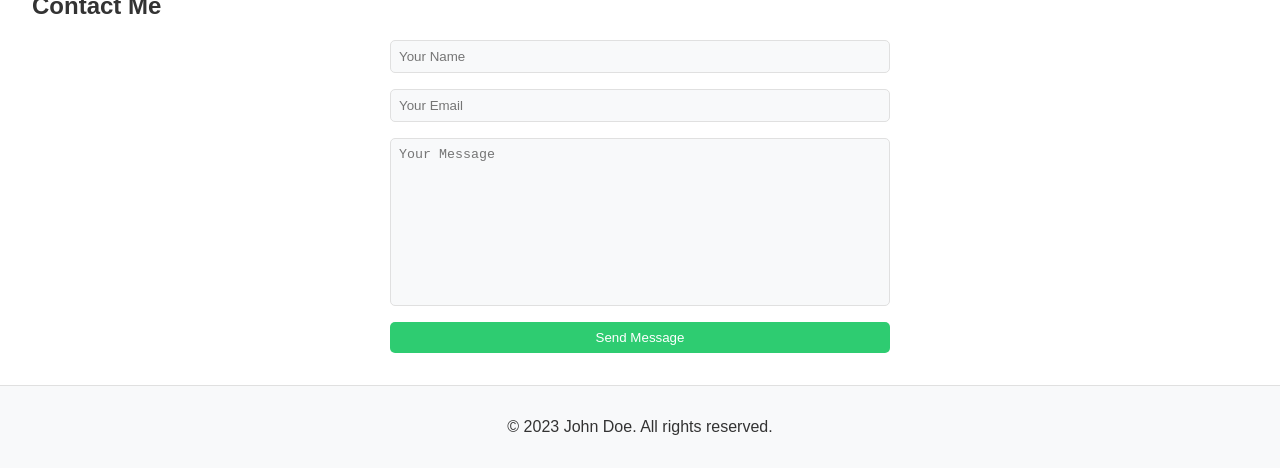
==== commit 4697acd6: "Add files via upload" ====
--- a/index.html
+++ b/index.html
@@ -33,7 +33,7 @@
   <header>
     <nav>
       <div class="logo">
-        <img src="logo2.png" alt="Dev Logo" class="logo-img">
+        <img src="logo2.png" alt="Dev Logo" class="logo-img" onclick="location.reload()">
       </div>
       <div class="hamburger" id="hamburger">
         <div class="line"></div>
@@ -61,23 +61,26 @@
       <p>Full Stack Developer | Tech Enthusiast</p>
       <div class="social-links">
         <a href="https://linkedin.com" target="_blank">
-          <i class="fab fa-linkedin"></i> LinkedIn
+          <i class="fab fa-linkedin fa-shake"></i>
         </a>
         <a href="https://github.com" target="_blank">
-          <i class="fab fa-github"></i> GitHub
+          <i class="fab fa-github fa-shake"></i> 
+        </a>
+        <a href="https://github.com" target="_blank">
+          <i class="fab fa-instagram fa-shake"></i> 
         </a>
         <a href="mailto:john.doe@example.com">
-          <i class="fas fa-envelope"></i> Email
-        </a>
-        <a href="resume.pdf" download>
-          <i class="fas fa-download"></i> Resume
+          <i class="fas fa-envelope fa-shake"></i>
+        </a>
+        <a href="resume.pdf" title="Resume" download>
+          <i class="fas fa-download fa-shake"></i>
         </a>
       </div>
     </div>
   </section>
 
   <!-- Timeline Section -->
-  <section id="timeline" class="timeline animate__fadeInRight">
+  <!-- <section id="timeline" class="timeline animate__fadeInRight">
     <h2>My Journey</h2>
     <div class="timeline-container">
       <div class="timeline-line"></div>
@@ -94,10 +97,52 @@
         <p>Bachelor's in Computer Science</p>
       </div>
     </div>
-  </section>
+  </section> -->
+
+
+
+  <!-- Timeline Section -->
+<section id="timeline" class="timeline animate__fadeInUp">
+  <h2>My Journey</h2>
+  <div class="timeline-container">
+    <div class="timeline-line"></div>
+    <div class="timeline-item">
+      <div class="timeline-content">
+        <div class="timeline-icon">
+          <i class="fas fa-graduation-cap"></i>
+        </div>
+        <h3>2023 - Present</h3>
+        <p>Senior Developer at XYZ Corp</p>
+        <p>Working on cutting-edge technologies and leading a team of developers.</p>
+      </div>
+    </div>
+    <div class="timeline-item">
+      <div class="timeline-content">
+        <div class="timeline-icon">
+          <i class="fas fa-briefcase"></i>
+        </div>
+        <h3>2020 - 2023</h3>
+        <p>Software Engineer at ABC Inc</p>
+        <p>Developed scalable web applications and contributed to open-source projects.</p>
+      </div>
+    </div>
+    <div class="timeline-item">
+      <div class="timeline-content">
+        <div class="timeline-icon">
+          <i class="fas fa-university"></i>
+        </div>
+        <h3>2016 - 2020</h3>
+        <p>Bachelor's in Computer Science</p>
+        <p>Graduated with honors and specialized in AI and Machine Learning.</p>
+      </div>
+    </div>
+    <!-- Add more timeline items -->
+  </div>
+</section>
+
 
   <!-- Skills Section -->
-  <section id="skills" class="skills animate__fadeInUp">
+  <!-- <section id="skills" class="skills animate__fadeInUp">
     <h2>My Skills</h2>
     <div class="skills-grid">
       <div class="skill-card">
@@ -125,8 +170,94 @@
         <h3>Git</h3>
       </div>
     </div>
-  </section>
+  </section> -->
   
+
+
+  <!-- Skills Section -->
+<section id="skills" class="skills animate__fadeInUp">
+  <h2>My Skills</h2>
+  <div class="skills-categories">
+    <!-- Languages -->
+    <div class="skills-category">
+      <h3>Languages</h3>
+      <div class="skills-grid">
+        <div class="skill-card">
+          <i class="fab fa-js"></i>
+          <h4>JavaScript</h4>
+        </div>
+        <div class="skill-card">
+          <i class="fab fa-python"></i>
+          <h4>Python</h4>
+        </div>
+        <div class="skill-card">
+          <i class="fab fa-java"></i>
+          <h4>Java</h4>
+        </div>
+      </div>
+    </div>
+
+    <!-- Frameworks -->
+    <div class="skills-category">
+      <h3>Frameworks</h3>
+      <div class="skills-grid">
+        <div class="skill-card">
+          <i class="fab fa-node-js"></i>
+          <h4>Node.js</h4>
+        </div>
+        <div class="skill-card">
+          <i class="fas fa-server"></i>
+          <h4>Express.js</h4>
+        </div>
+        <div class="skill-card">
+          <i class="fas fa-flask"></i>
+          <h4>Flask</h4>
+        </div>
+      </div>
+    </div>
+
+    <!-- Databases -->
+    <div class="skills-category">
+      <h3>Databases</h3>
+      <div class="skills-grid">
+        <div class="skill-card">
+          <i class="fas fa-database"></i>
+          <h4>MongoDB</h4>
+        </div>
+        <div class="skill-card">
+          <i class="fas fa-database"></i>
+          <h4>MySQL</h4>
+        </div>
+        <div class="skill-card">
+          <i class="fas fa-database"></i>
+          <h4>PostgreSQL</h4>
+        </div>
+      </div>
+    </div>
+
+    <!-- Tools -->
+    <div class="skills-category">
+      <h3>Tools</h3>
+      <div class="skills-grid">
+        <div class="skill-card">
+          <i class="fab fa-git"></i>
+          <h4>Git</h4>
+        </div>
+        <div class="skill-card">
+          <i class="fab fa-docker"></i>
+          <h4>Docker</h4>
+        </div>
+        <div class="skill-card">
+          <i class="fab fa-aws"></i>
+          <h4>AWS</h4>
+        </div>
+      </div>
+    </div>
+  </div>
+</section>
+
+
+
 
 <!-- Certifications Section -->
 <section id="certifications" class="certifications animate__fadeInUp">
@@ -206,33 +337,76 @@
     </div>
   </section>
 
-    <!-- Articles Section -->
-    <section id="articles" class="articles animate__fadeInRight">
-        <h2>My Articles</h2>
-        <div class="article-grid ">
-            <div class="article-card">
-                <h3>Article 1</h3>
-                <p>Description of Article 1.</p>
-                <a href="#" target="_blank">Read More</a>
-            </div>
-            <div class="article-card">
-                <h3>Article 2</h3>
-                <p>Description of Article 2.</p>
-                <a href="#" target="_blank">Read More</a>
-            </div>
-            <div class="article-card">
-                <h3>Article 3</h3>
-                <p>Description of Article 3.</p>
-                <a href="#" target="_blank">Read More</a>
-            </div>
-            <div class="article-card">
-                <h3>Article 4</h3>
-                <p>Description of Article 4.</p>
-                <a href="#" target="_blank">Read More</a>
-            </div>
-        </div>
-        <button id="load-more-articles" class="load-more-button">Load More</button>
-    </section>
+  <!-- Articles Section -->
+  <!-- <section id="articles" class="articles animate__fadeInRight">
+      <h2>My Articles</h2>
+      <div class="article-grid ">
+          <div class="article-card">
+              <h3>Article 1</h3>
+              <p>Description of Article 1.</p>
+              <a href="#" target="_blank">Read More</a>
+          </div>
+          <div class="article-card">
+              <h3>Article 2</h3>
+              <p>Description of Article 2.</p>
+              <a href="#" target="_blank">Read More</a>
+          </div>
+          <div class="article-card">
+              <h3>Article 3</h3>
+              <p>Description of Article 3.</p>
+              <a href="#" target="_blank">Read More</a>
+          </div>
+          <div class="article-card">
+              <h3>Article 4</h3>
+              <p>Description of Article 4.</p>
+              <a href="#" target="_blank">Read More</a>
+          </div>
+      </div>
+      <button id="load-more-articles" class="load-more-button">Load More</button>
+  </section> -->
+
+
+
+
+  <!-- Articles Section -->
+<section id="articles" class="articles animate__fadeInUp">
+  <h2>My Articles</h2>
+  <div class="articles-grid">
+    <div class="article-card">
+      <div class="article-icon">
+        <i class="fas fa-code"></i>
+      </div>
+      <h3>Building Scalable APIs with Node.js</h3>
+      <p>Learn how to design and build scalable RESTful APIs using Node.js and Express.</p>
+      <a href="#" target="_blank" class="article-link">
+        <i class="fas fa-arrow-right"></i> Read More
+      </a>
+    </div>
+    <div class="article-card">
+      <div class="article-icon">
+        <i class="fas fa-database"></i>
+      </div>
+      <h3>Mastering MongoDB for Backend Development</h3>
+      <p>A comprehensive guide to using MongoDB for modern backend applications.</p>
+      <a href="#" target="_blank" class="article-link">
+        <i class="fas fa-arrow-right"></i> Read More
+      </a>
+    </div>
+    <div class="article-card">
+      <div class="article-icon">
+        <i class="fas fa-cloud"></i>
+      </div>
+      <h3>Deploying Applications on AWS</h3>
+      <p>Step-by-step guide to deploying and managing applications on AWS.</p>
+      <a href="#" target="_blank" class="article-link">
+        <i class="fas fa-arrow-right"></i> Read More
+      </a>
+    </div>
+    <!-- Add more article cards -->
+  </div>
+</section>
+
+
 
   <!-- Instagram Section -->
   <section id="instagram" class="instagram animate__fadeInUp">
--- a/styles.css
+++ b/styles.css
@@ -57,6 +57,7 @@
   .logo-img {
     height: 40px;
     width: auto;
+    cursor: pointer;
   }
   
   .hamburger {
@@ -75,7 +76,7 @@
   .nav-links {
     list-style: none;
     display: flex;
-    gap: 1rem;
+    /* gap: 1rem; */
     padding: 0;
     margin: 0;
   }
@@ -83,7 +84,42 @@
   .nav-links a {
     color: var(--text-color);
     text-decoration: none;
-  }
+    font-weight: 500;
+    padding: 0.5rem 1rem;
+    border-radius: 5px;
+    transition: all 0.3s ease;
+    position: relative;
+  }
+
+  /* Hover Effect for Nav Links */
+.nav-links a::after {
+  content: '';
+  position: absolute;
+  bottom: -5px;
+  left: 0;
+  width: 100%;
+  height: 2px;
+  background: var(--primary-color);
+  transform: scaleX(0);
+  transform-origin: right;
+  transition: transform 0.3s ease;
+}
+
+.nav-links a:hover::after {
+  transform: scaleX(1);
+  transform-origin: left;
+}
+
+.nav-links a:hover {
+  color: var(--primary-color);
+  background: rgba(46, 204, 113, 0.1); /* Light background on hover */
+}
+
+/* Active Link Style */
+.nav-links a.active {
+  color: var(--primary-color);
+  font-weight: bold;
+}
   
   /* Top-Down Sidenav Styles */
   @media (max-width: 768px) {
@@ -108,42 +144,57 @@
       top: 60px; /* Adjust based on header height */
     }
   }
-  
+
+
   /* About Section */
   .about {
     text-align: center;
     padding: 2rem;
     background: var(--bg-color);
   }
-  
+
   .profile-photo {
     width: 170px;
     height: 170px;
-    /* border-radius: 50%; */
+    border-radius: 50%; /* Make the profile photo circular */
     margin-bottom: 1rem;
-  }
-  
+    object-fit: cover; /* Ensure the image fits within the circle */
+  }
+
   .social-links {
     display: flex;
     justify-content: center;
-    gap: 1rem;
+    gap: 1rem; /* Space between icons */
     margin-top: 1rem;
-    flex-wrap: wrap;
-  }
-  
+    flex-wrap: nowrap; /* Ensure all icons stay in a single line */
+  }
+
   .social-links a {
     text-decoration: none;
     color: var(--button-text);
     background: var(--button-bg);
-    padding: 0.5rem 1rem;
-    border-radius: 5px;
+    padding: 0.75rem;
+    border-radius: 50%;
+    width: 30px;
+    height: 30px;
     display: flex;
     align-items: center;
-    gap: 0.5rem;
-  }
+    justify-content: center;
+    transition: background 0.3s ease;
+    font-size: 25px;
+  }
+
+  .social-links a:hover {
+    background: var(--primary-color);
+  }
+
+  .social-links a i {
+    font-size: 1.2rem;
+  }
+  
   
   /* Timeline Section */
-  .timeline {
+  /* .timeline {
     padding: 2rem;
     background: var(--bg-color);
   }
@@ -177,31 +228,270 @@
   
   .timeline-item:nth-child(even) {
     margin-left: 0;
-  }
-  
+  } */
+
+
+  /* Timeline Section */
+.timeline {
+  padding: 2rem;
+  background: var(--bg-color);
+  position: relative;
+}
+
+.timeline h2 {
+  text-align: center;
+  margin-bottom: 2rem;
+  font-size: 2rem;
+  color: var(--text-color);
+}
+
+.timeline-container {
+  position: relative;
+  max-width: 800px;
+  margin: 0 auto;
+  padding: 0 2rem;
+}
+
+.timeline-line {
+  position: absolute;
+  left: 0%;
+  top: 0;
+  width: 2px;
+  height: 100%;
+  background: var(--primary-color);
+  transform: translateX(-50%);
+}
+
+.timeline-item {
+  display: flex;
+  align-items: center;
+  margin: 2rem 0;
+  position: relative;
+  width: 100%;
+  transition: transform 0.3s ease, box-shadow 0.3s ease;
+}
+
+.timeline-item:nth-child(odd) {
+  margin-left: 0;
+  margin-right: auto;
+  text-align: right;
+}
+
+.timeline-item:nth-child(even) {
+  margin-left: auto;
+  margin-right: 0;
+  text-align: left;
+}
+
+.timeline-content {
+  background: var(--card-bg);
+  padding: 1.5rem;
+  border-radius: 10px;
+  box-shadow: 0 4px 12px rgba(0, 0, 0, 0.1);
+  width: 90%;
+  transition: transform 0.3s ease, box-shadow 0.3s ease;
+  position: relative;
+}
+
+.timeline-icon {
+  width: 50px;
+  height: 50px;
+  background: var(--primary-color);
+  border-radius: 50%;
+  display: flex;
+  align-items: center;
+  justify-content: center;
+  color: var(--button-text);
+  font-size: 1.2rem;
+  position: absolute;
+  top: -25px; /* Position the icon above the card */
+  left: 50%;
+  transform: translateX(-50%);
+  z-index: 1;
+  transition: transform 0.3s ease, background 0.3s ease;
+}
+
+.timeline-item:hover .timeline-icon {
+  transform: translateX(-50%) scale(1.2);
+  background: var(--button-bg);
+}
+
+.timeline-item:hover .timeline-content {
+  transform: translateY(-5px);
+  box-shadow: 0 8px 16px rgba(0, 0, 0, 0.2);
+}
+
+.timeline-content h3 {
+  margin-bottom: 0.5rem;
+  font-size: 1.5rem;
+  color: var(--text-color);
+}
+
+.timeline-content p {
+  margin: 0.5rem 0;
+  color: var(--text-color);
+  line-height: 1.5;
+}
+
+/* Responsive Timeline */
+@media (max-width: 768px) {
+  .timeline-line {
+    left: 20px;
+  }
+
+  .timeline-item {
+    width: 100%;
+    margin-left: 10px !important;
+    text-align: left !important;
+    margin-top: 60px !important;
+  }
+
+  .timeline-item:nth-child(odd),
+  .timeline-item:nth-child(even) {
+    margin-left: 10px !important;
+    text-align: left !important;
+  }
+
+  .timeline-icon {
+    left: 40%;
+    transform: translateX(0);
+  }
+
+  .timeline-item:hover .timeline-icon {
+    transform: scale(1.2);
+  }
+
+  .timeline-content {
+    width: 100%;
+    margin-left: 0px;
+  }
+}
+
+  
+  /* Skills Section */
+  /* .skills {
+    padding: 2rem;
+    background: var(--bg-color);
+  }
+  
+  .skills-grid {
+    display: grid;
+    grid-template-columns: repeat(auto-fit, minmax(150px, 1fr));
+    gap: 1rem;
+    text-align: center;
+  }
+  
+  .skill-card {
+    background: var(--card-bg);
+    padding: 1rem;
+    border-radius: 5px;
+  }
+  
+  .skill-card i {
+    font-size: 2rem;
+    margin-bottom: 0.5rem;
+  } */
+
+
+
+
   /* Skills Section */
   .skills {
     padding: 2rem;
     background: var(--bg-color);
   }
-  
+
+  .skills h2 {
+    text-align: center;
+    margin-bottom: 2rem;
+    font-size: 2rem;
+    color: var(--text-color);
+  }
+
+  .skills-categories {
+    display: flex;
+    flex-direction: column;
+    gap: 2rem;
+    max-width: 1200px;
+    margin: 0 auto;
+  }
+
+  .skills-category {
+    background: var(--card-bg);
+    padding: 1.5rem;
+    border-radius: 10px;
+    box-shadow: 0 4px 12px rgba(0, 0, 0, 0.1);
+    transition: transform 0.3s ease, box-shadow 0.3s ease;
+  }
+
+  .skills-category:hover {
+    transform: translateY(-5px);
+    box-shadow: 0 8px 16px rgba(0, 0, 0, 0.2);
+  }
+
+  .skills-category h3 {
+    margin-bottom: 1rem;
+    font-size: 1.5rem;
+    color: var(--text-color);
+    text-align: center;
+  }
+
   .skills-grid {
     display: grid;
     grid-template-columns: repeat(auto-fit, minmax(150px, 1fr));
     gap: 1rem;
-    text-align: center;
-  }
-  
+  }
+
   .skill-card {
-    background: var(--card-bg);
-    padding: 1rem;
-    border-radius: 5px;
-  }
-  
+    background: var(--bg-color);
+    padding: 1.5rem;
+    border-radius: 10px;
+    text-align: center;
+    transition: transform 0.3s ease, box-shadow 0.3s ease;
+  }
+
+  .skill-card:hover {
+    transform: translateY(-5px);
+    box-shadow: 0 4px 12px rgba(0, 0, 0, 0.1);
+  }
+
   .skill-card i {
     font-size: 2rem;
+    color: var(--primary-color);
     margin-bottom: 0.5rem;
-  }
+    transition: transform 0.3s ease, color 0.3s ease;
+  }
+
+  .skill-card:hover i {
+    transform: scale(1.2);
+    color: var(--button-bg);
+  }
+
+  .skill-card h4 {
+    font-size: 1.2rem;
+    color: var(--text-color);
+  }
+
+  /* Responsive Skills Section */
+  @media (max-width: 768px) {
+    .skills-grid {
+      grid-template-columns: repeat(auto-fit, minmax(120px, 1fr));
+    }
+
+    .skill-card {
+      padding: 1rem;
+    }
+
+    .skill-card i {
+      font-size: 1.5rem;
+    }
+
+    .skill-card h4 {
+      font-size: 1rem;
+    }
+  }
+
+
 
   /* Certifications Section */
 .certifications {
@@ -368,7 +658,7 @@
   }
   
   /* Articles Section */
-  .articles {
+  /* .articles {
     padding: 2rem;
     background: var(--bg-color);
   }
@@ -384,10 +674,10 @@
     padding: 1rem;
     border-radius: 5px;
     text-align: center;
-  }
+  } */
 
   /* Articles Section */
-.article-grid {
+/* .article-grid {
     display: grid;
     grid-template-columns: repeat(auto-fit, minmax(250px, 1fr));
     gap: 1rem;
@@ -398,16 +688,16 @@
     padding: 1rem;
     border-radius: 5px;
     text-align: center;
-    display: none; /* Hide all articles by default */
-  }
+    display: none; Hide all articles by default
+  } */
   
   /* Show the first 6 articles */
-  .article-card:nth-child(-n+6) {
+  /* .article-card:nth-child(-n+6) {
     display: block;
-  }
+  } */
   
   /* Load More Button */
-  .load-more-button {
+  /* .load-more-button {
     display: block;
     margin: 2rem auto;
     padding: 0.75rem 1.5rem;
@@ -422,87 +712,134 @@
   
   .load-more-button:hover {
     background: var(--primary-color);
-  }
+  } */
 
   /* Articles Section */
-.article-grid {
+/* .article-grid {
     display: grid;
     grid-template-columns: repeat(auto-fit, minmax(250px, 1fr));
     gap: 1rem;
-  }
-  
+  } */
+  
+  /* .article-card {
+    background: var(--card-bg);
+    padding: 1rem;
+    border-radius: 5px;
+    text-align: center;
+    display: none;
+  } */
+  
+  /* Show the first 6 articles */
+  /* .article-card:nth-child(-n+6) {
+    display: block;
+  } */
+
+
+
+
+  /* Articles Section */
+.articles {
+  padding: 2rem;
+  background: var(--bg-color);
+}
+
+.articles h2 {
+  text-align: center;
+  margin-bottom: 2rem;
+  font-size: 2rem;
+  color: var(--text-color);
+}
+
+.articles-grid {
+  display: grid;
+  grid-template-columns: repeat(auto-fit, minmax(300px, 1fr));
+  gap: 2rem;
+  max-width: 1200px;
+  margin: 0 auto;
+}
+
+.article-card {
+  background: var(--card-bg);
+  padding: 1.5rem;
+  border-radius: 10px;
+  box-shadow: 0 4px 12px rgba(0, 0, 0, 0.1);
+  transition: transform 0.3s ease, box-shadow 0.3s ease;
+  text-align: center;
+}
+
+.article-card:hover {
+  transform: translateY(-5px);
+  box-shadow: 0 8px 16px rgba(0, 0, 0, 0.2);
+}
+
+.article-icon {
+  font-size: 2rem;
+  color: var(--primary-color);
+  margin-bottom: 1rem;
+  transition: transform 0.3s ease, color 0.3s ease;
+}
+
+.article-card:hover .article-icon {
+  transform: scale(1.2);
+  color: var(--button-bg);
+}
+
+.article-card h3 {
+  margin-bottom: 1rem;
+  font-size: 1.5rem;
+  color: var(--text-color);
+}
+
+.article-card p {
+  margin-bottom: 1rem;
+  color: var(--text-color);
+  line-height: 1.5;
+}
+
+.article-link {
+  display: inline-flex;
+  align-items: center;
+  gap: 0.5rem;
+  padding: 0.75rem 1.5rem;
+  background: var(--button-bg);
+  color: var(--button-text);
+  border-radius: 5px;
+  text-decoration: none;
+  transition: background 0.3s ease;
+}
+
+.article-link:hover {
+  background: var(--primary-color);
+}
+
+.article-link i {
+  font-size: 1rem;
+}
+
+/* Responsive Articles Section */
+@media (max-width: 768px) {
+  .articles-grid {
+    grid-template-columns: repeat(auto-fit, minmax(250px, 1fr));
+  }
+
   .article-card {
-    background: var(--card-bg);
-    padding: 1rem;
-    border-radius: 5px;
-    text-align: center;
-    display: none; /* Hide all articles by default */
-  }
-  
-  /* Show the first 6 articles */
-  .article-card:nth-child(-n+6) {
-    display: block;
-  }
-  
-  /* Instagram Section */
-  .instagram {
-    padding: 2rem;
-    background: var(--bg-color);
-  }
-  
-  .instagram-slider {
-    display: flex;
-    overflow-x: auto;
-    gap: 1rem;
-    scroll-snap-type: x mandatory;
-  }
-  
-  .slider-item {
-    flex: 0 0 auto;
-    width: 250px;
-    background: var(--card-bg);
-    padding: 1rem;
-    border-radius: 5px;
-    text-align: center;
-    scroll-snap-align: start;
-  }
-  
-  .slider-item img {
-    width: 100%;
-    border-radius: 5px;
-  }
-  
-  /* Contact Section */
-  .contact {
-    padding: 2rem;
-    background: var(--bg-color);
-  }
-  
-  form {
-    display: flex;
-    flex-direction: column;
-    gap: 1rem;
-    max-width: 500px;
-    margin: 0 auto;
-  }
-  
-  form input,
-  form textarea {
-    padding: 0.5rem;
-    border: 1px solid var(--border-color);
-    border-radius: 5px;
-    background: var(--card-bg);
-    color: var(--text-color);
-  }
-  
-  form button {
-    padding: 0.5rem;
-    background: var(--button-bg);
-    color: var(--button-text);
-    border: none;
-    border-radius: 5px;
-    cursor: pointer;
-  }
+    padding: 1rem;
+  }
+
+  .article-icon {
+    font-size: 1.5rem;
+  }
+
+  .article-card h3 {
+    font-size: 1.25rem;
+  }
+
+  .article-card p {
+    font-size: 0.9rem;
+  }
+}
+
+
   
   /* Footer */
   footer {
@@ -737,78 +1074,6 @@
     animation: rotate 0.5s ease;
   }
   
-  /* About Section */
-  .about {
-    text-align: center;
-    padding: 2rem;
-    background: var(--bg-color);
-  }
-  
-  .profile-photo {
-    /* width: 170px;
-    height: 170px; */
-    height: 100%;
-    /* width: 100%; */
-    /* border-radius: 50%; */
-    margin-bottom: 1rem;
-  }
-  
-  .social-links {
-    display: flex;
-    justify-content: center;
-    gap: 1rem;
-    margin-top: 1rem;
-    flex-wrap: wrap;
-  }
-  
-  .social-links a {
-    text-decoration: none;
-    color: var(--button-text);
-    background: var(--button-bg);
-    padding: 0.5rem 1rem;
-    border-radius: 5px;
-    display: flex;
-    align-items: center;
-    gap: 0.5rem;
-  }
-  
-  /* Timeline Section */
-  .timeline {
-    padding: 2rem;
-    background: var(--bg-color);
-  }
-  
-  .timeline-container {
-    position: relative;
-    max-width: 800px;
-    margin: 0 auto;
-  }
-  
-  .timeline-line {
-    position: absolute;
-    left: 50%;
-    width: 2px;
-    height: 100%;
-    background: var(--text-color);
-  }
-  
-  .timeline-item {
-    padding: 1rem;
-    margin: 1rem 0;
-    background: var(--card-bg);
-    border-radius: 5px;
-    position: relative;
-    width: 45%;
-  }
-  
-  .timeline-item:nth-child(odd) {
-    margin-left: 55%;
-  }
-  
-  .timeline-item:nth-child(even) {
-    margin-left: 0;
-  }
-  
   /* Skills Section */
   .skills {
     padding: 2rem;
@@ -858,7 +1123,7 @@
   }
   
   /* Articles Section */
-  .articles {
+  /* .articles {
     padding: 2rem;
     background: var(--bg-color);
   }
@@ -874,7 +1139,7 @@
     padding: 1rem;
     border-radius: 5px;
     text-align: center;
-  }
+  } */
   
   /* Instagram Section */
   .instagram {
@@ -925,6 +1190,11 @@
     border-radius: 5px;
     background: var(--card-bg);
     color: var(--text-color);
+    resize: none;
+  }
+
+  form textarea {
+    height: 150px;
   }
   
   form button {
@@ -998,4 +1268,117 @@
   #projects { animation-delay: 0.8s; }
   #articles { animation-delay: 1s; }
   #instagram { animation-delay: 1.2s; }
-  #contact { animation-delay: 1.4s; }+  #contact { animation-delay: 1.4s; }
+
+
+
+
+/*  */
+/* Keyframes for Bouncing Animation */
+@keyframes bounce {
+  0%, 100% {
+    transform: translateY(0);
+  }
+  50% {
+    transform: translateY(-10px);
+  }
+}
+
+/* Keyframes for Floating Animation */
+@keyframes float {
+  0%, 100% {
+    transform: translateY(0);
+  }
+  50% {
+    transform: translateY(-5px);
+  }
+}
+
+/* Keyframes for Pulsing Animation */
+@keyframes pulse {
+  0%, 100% {
+    transform: scale(1);
+  }
+  50% {
+    transform: scale(1.1);
+  }
+}
+
+
+/* Social Media Icons */
+.social-links a i {
+  font-size: 1.2rem;
+  transition: color 0.3s ease;
+  animation: float 3s ease-in-out infinite; /* Floating animation */
+}
+
+.social-links a:hover i {
+  animation: bounce 0.5s ease-in-out; /* Bouncing animation on hover */
+  color: var(--primary-color); /* Change color on hover */
+}
+
+/* Skill Icons */
+.skill-card i {
+  font-size: 2rem;
+  transition: color 0.3s ease;
+  animation: pulse 2s ease-in-out infinite; /* Pulsing animation */
+}
+
+.skill-card:hover i {
+  animation: rotate 1s linear infinite; /* Rotating animation on hover */
+  color: var(--primary-color); /* Change color on hover */
+}
+
+/* Certification Icons */
+.certification-link i {
+  font-size: 1.2rem;
+  transition: color 0.3s ease;
+  animation: float 3s ease-in-out infinite; /* Floating animation */
+}
+
+.certification-link:hover i {
+  animation: bounce 0.5s ease-in-out; /* Bouncing animation on hover */
+  color: var(--primary-color); /* Change color on hover */
+}
+
+/* Instagram Post Icons */
+.slider-item a i {
+  font-size: 1rem;
+  transition: color 0.3s ease;
+  animation: float 3s ease-in-out infinite; /* Floating animation */
+}
+
+.slider-item a:hover i {
+  animation: bounce 0.5s ease-in-out; /* Bouncing animation on hover */
+  color: var(--primary-color); /* Change color on hover */
+}
+
+/* See More Button Icon */
+.see-more-button i {
+  font-size: 1rem;
+  transition: color 0.3s ease;
+  animation: float 3s ease-in-out infinite; /* Floating animation */
+}
+
+.see-more-button:hover i {
+  animation: bounce 0.5s ease-in-out; /* Bouncing animation on hover */
+  color: var(--primary-color); /* Change color on hover */
+}
+
+/* Hamburger Icon */
+.hamburger .line {
+  transition: transform 0.3s ease, opacity 0.3s ease;
+}
+
+.hamburger.active .line:nth-child(1) {
+  transform: translateY(8px) rotate(45deg); /* Rotate first line */
+}
+
+.hamburger.active .line:nth-child(2) {
+  opacity: 0; /* Hide middle line */
+}
+
+.hamburger.active .line:nth-child(3) {
+  transform: translateY(-8px) rotate(-45deg); /* Rotate last line */
+}
+/*  */
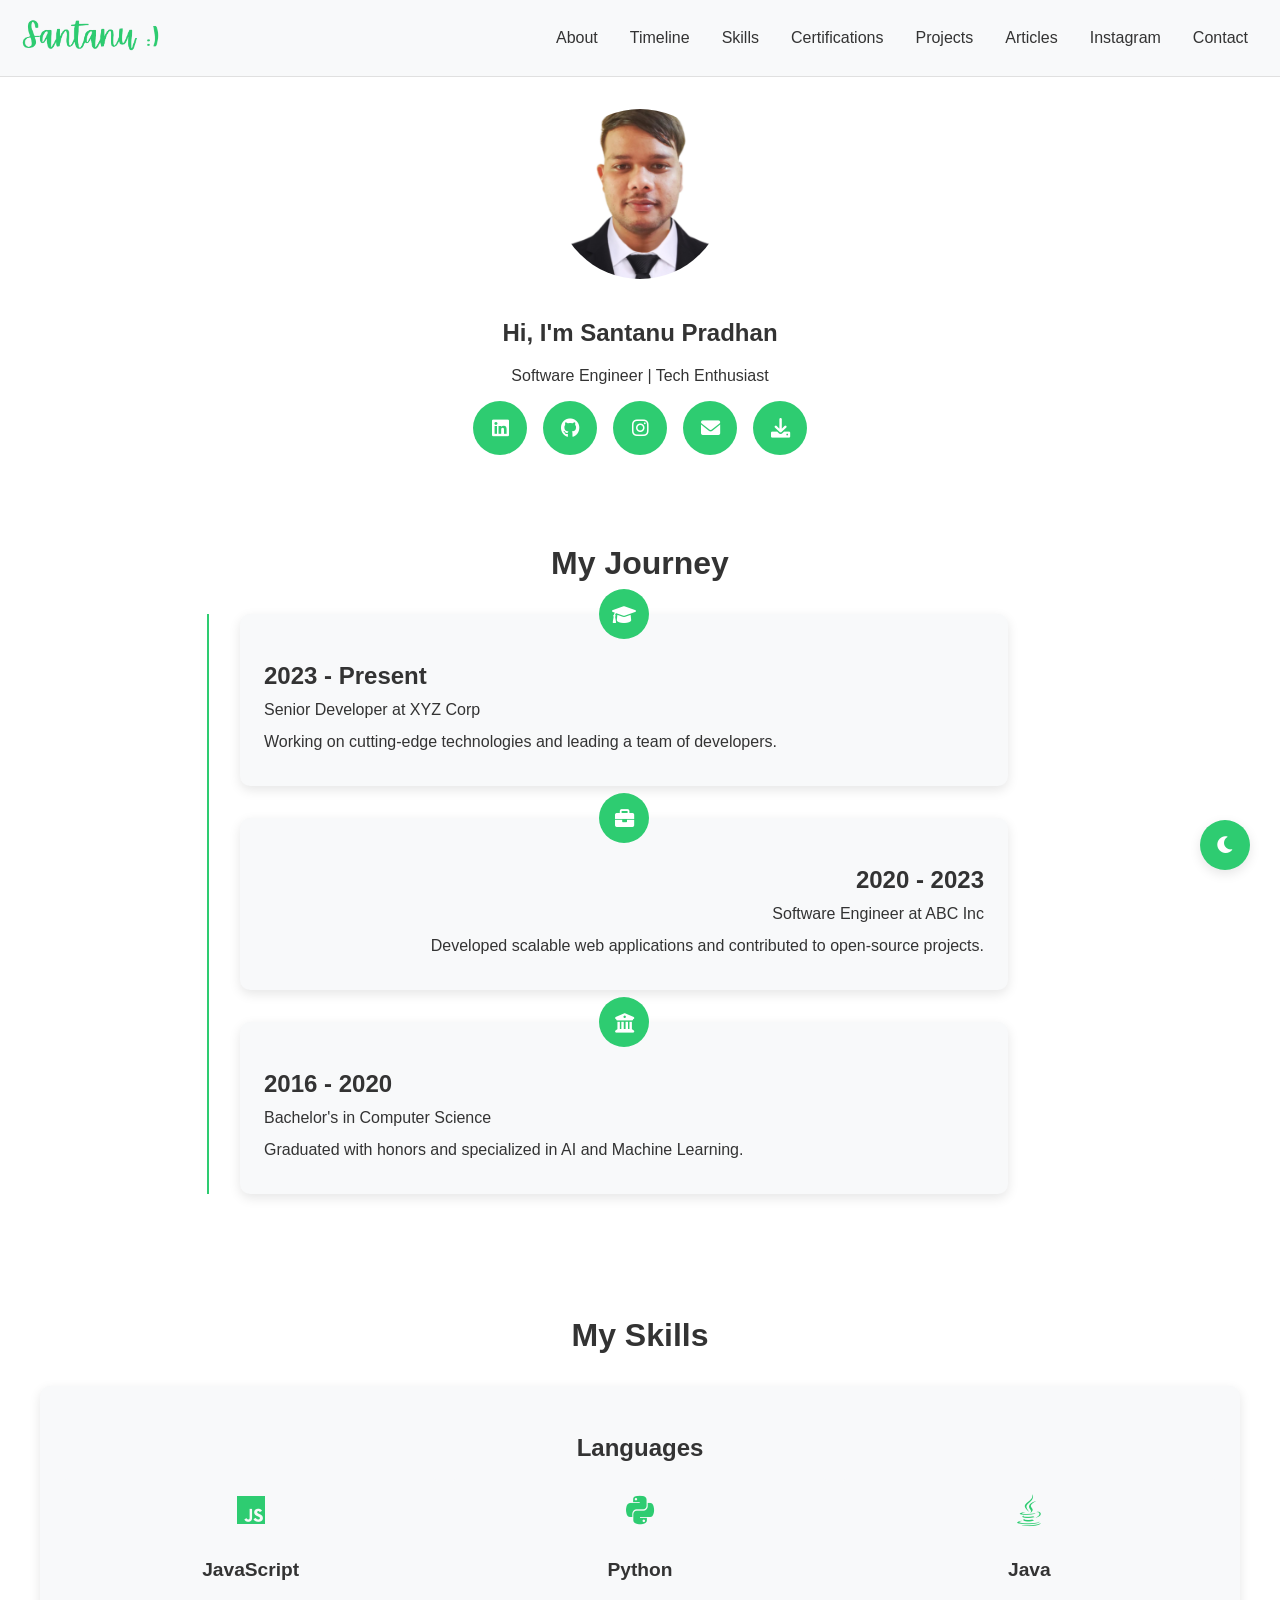
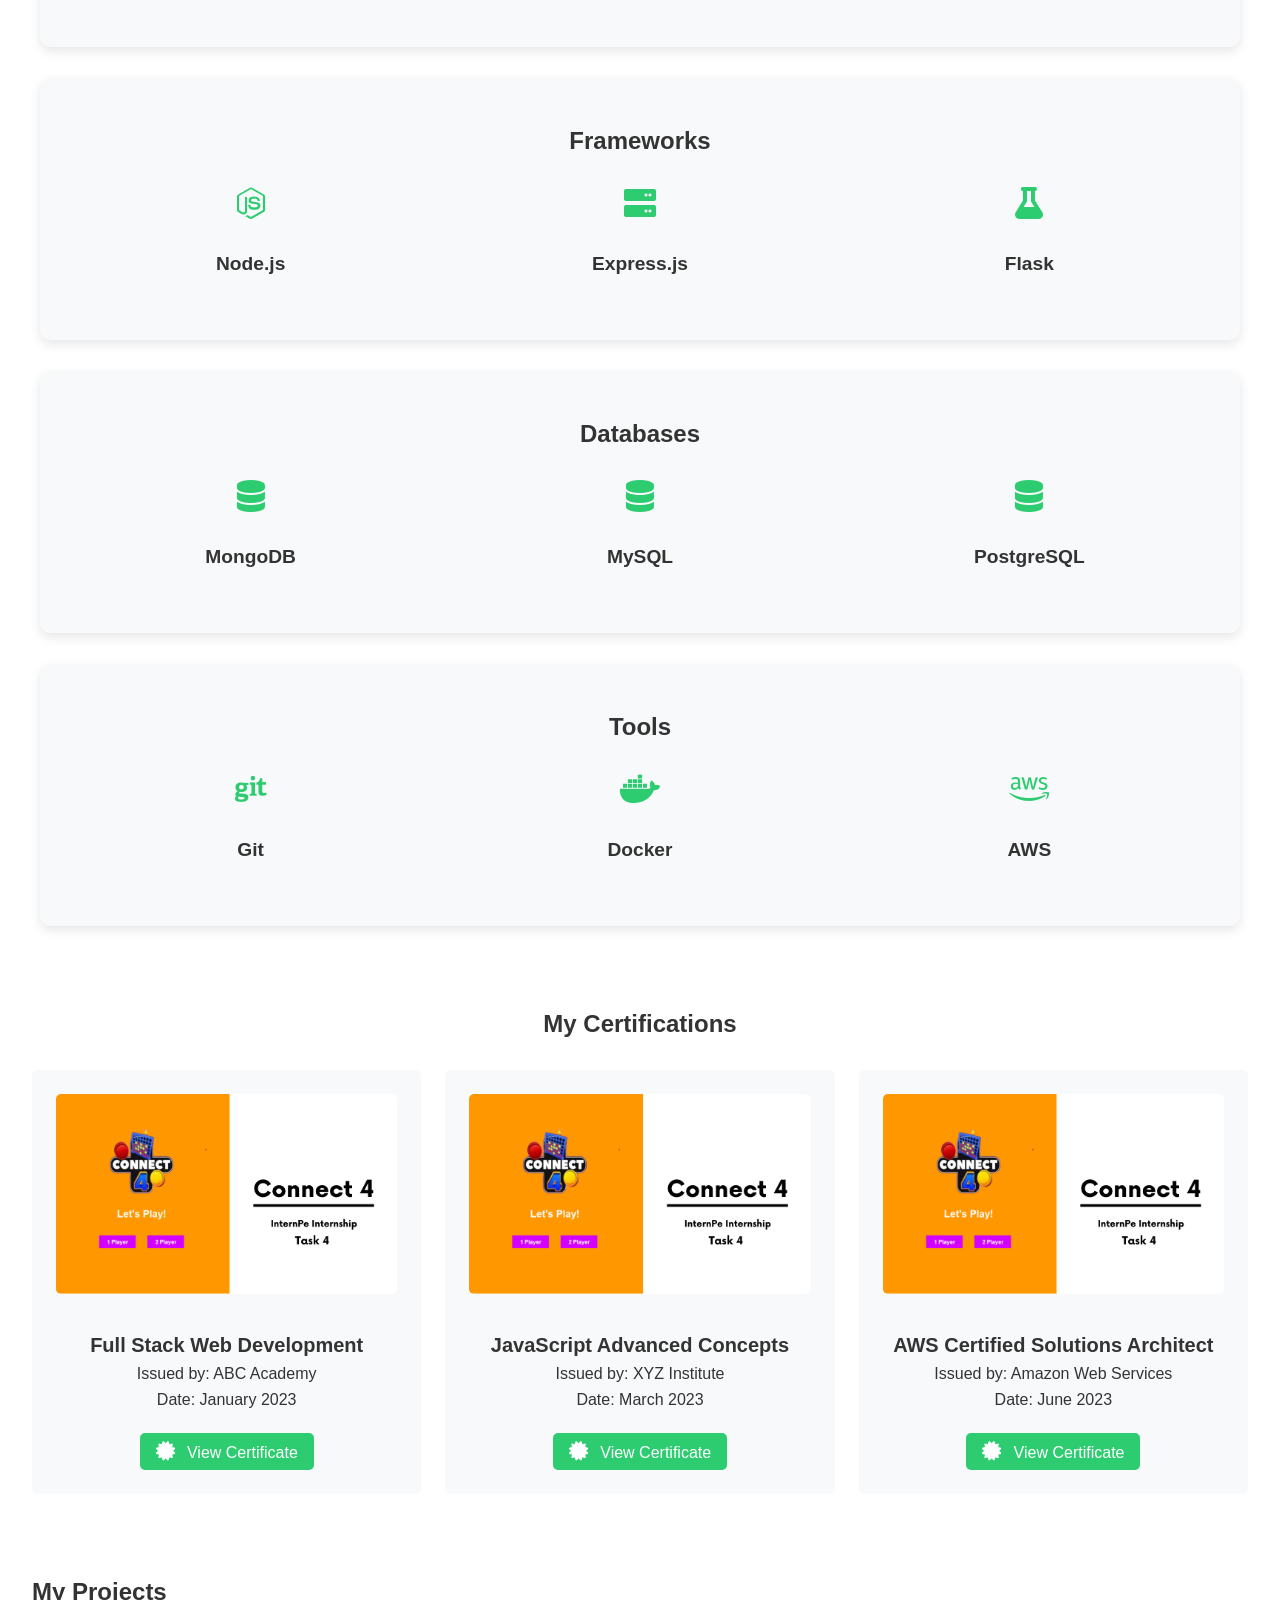
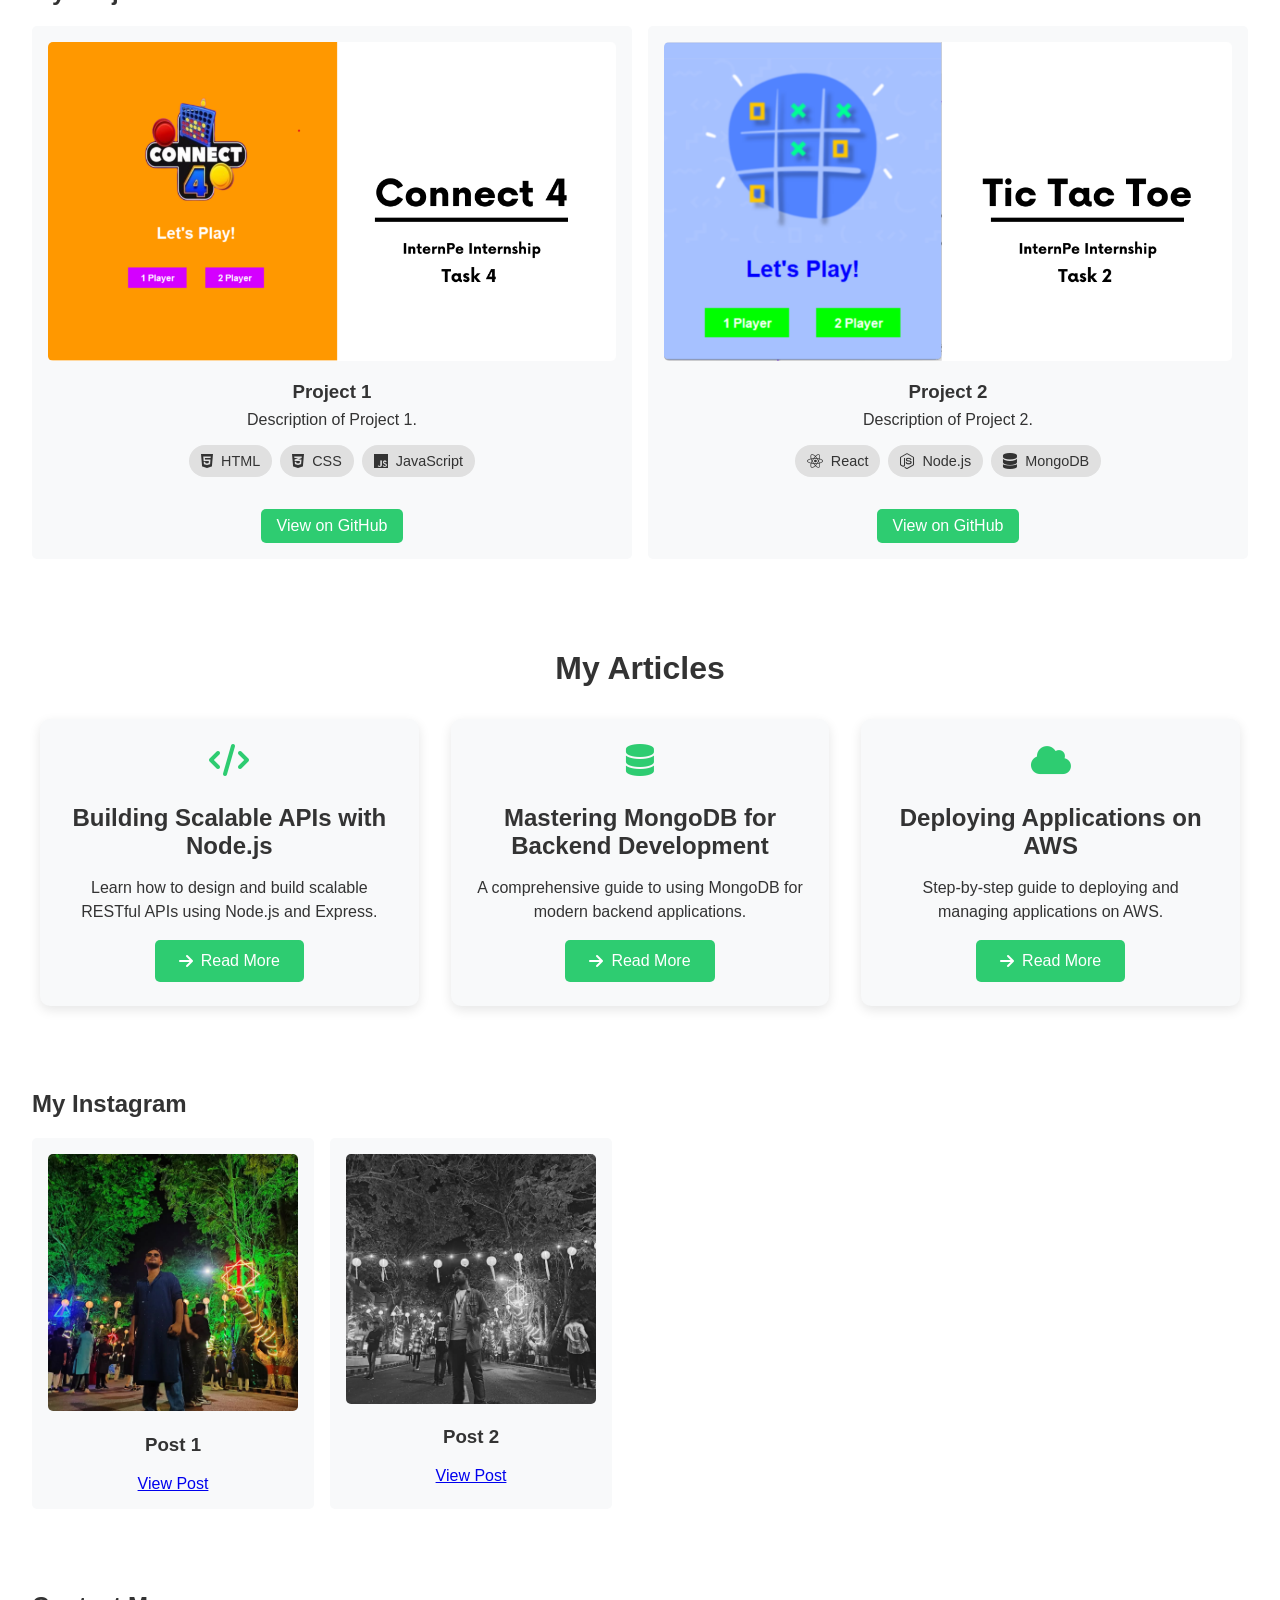
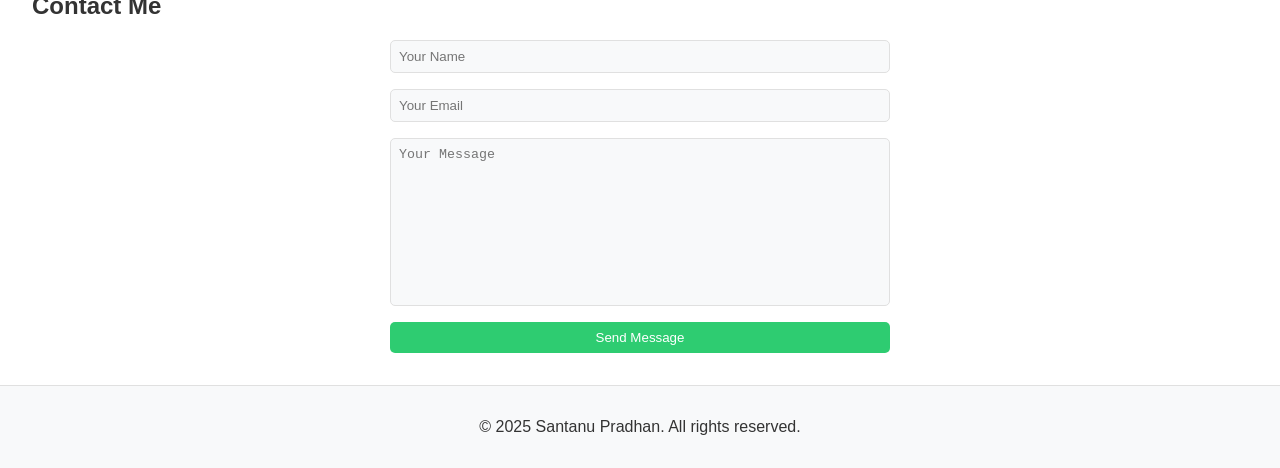
==== commit 357cfdb9: "Re-structuring the code-base and updating my profile information" ====
--- a/index.html
+++ b/index.html
@@ -33,7 +33,7 @@
   <header>
     <nav>
       <div class="logo">
-        <img src="logo2.png" alt="Dev Logo" class="logo-img" onclick="location.reload()">
+        <img src="media/logo2.png" alt="Dev Logo" class="logo-img" onclick="location.reload()">
       </div>
       <div class="hamburger" id="hamburger">
         <div class="line"></div>
@@ -56,9 +56,9 @@
   <!-- About Section -->
   <section id="about" class="about animate__fadeInLeft">
     <div class="profile">
-      <img src="profile.jpeg" alt="Profile Photo" class="profile-photo">
-      <h1>Hi, I'm John Doe</h1>
-      <p>Full Stack Developer | Tech Enthusiast</p>
+      <img src="media/profile.jpeg" alt="Profile Photo" class="profile-photo">
+      <h1>Hi, I'm Santanu Pradhan</h1>
+      <p>Software Engineer | Tech Enthusiast</p>
       <div class="social-links">
         <a href="https://linkedin.com" target="_blank">
           <i class="fab fa-linkedin fa-shake"></i>
@@ -264,7 +264,7 @@
     <h2>My Certifications</h2>
     <div class="certifications-grid">
       <div class="certification-card">
-        <img src="Project_Post_1.png" alt="JavaScript Advanced Concepts Certificate" class="certificate-image">
+        <img src="media/Project_Post_1.png" alt="JavaScript Advanced Concepts Certificate" class="certificate-image">
         <h3>Full Stack Web Development</h3>
         <p>Issued by: ABC Academy</p>
         <p>Date: January 2023</p>
@@ -273,7 +273,7 @@
         </a>
       </div>
       <div class="certification-card">
-        <img src="Project_Post_1.png" alt="JavaScript Advanced Concepts Certificate" class="certificate-image">
+        <img src="media/Project_Post_1.png" alt="JavaScript Advanced Concepts Certificate" class="certificate-image">
         <h3>JavaScript Advanced Concepts</h3>
         <p>Issued by: XYZ Institute</p>
         <p>Date: March 2023</p>
@@ -282,7 +282,7 @@
         </a>
       </div>
       <div class="certification-card">
-        <img src="Project_Post_1.png" alt="JavaScript Advanced Concepts Certificate" class="certificate-image">
+        <img src="media/Project_Post_1.png" alt="JavaScript Advanced Concepts Certificate" class="certificate-image">
         <h3>AWS Certified Solutions Architect</h3>
         <p>Issued by: Amazon Web Services</p>
         <p>Date: June 2023</p>
@@ -300,7 +300,7 @@
     <h2>My Projects</h2>
     <div class="project-grid">
       <div class="project-card">
-        <img src="Project_Post_1.png" alt="Project 1">
+        <img src="media/Project_Post_1.png" alt="Project 1">
         <h3>Project 1</h3>
         <p>Description of Project 1.</p>
         <div class="skill-tags">
@@ -317,7 +317,7 @@
         <a href="https://github.com/project1" target="_blank">View on GitHub</a>
       </div>
       <div class="project-card">
-        <img src="Project_Post_2.png" alt="Project 2">
+        <img src="media/Project_Post_2.png" alt="Project 2">
         <h3>Project 2</h3>
         <p>Description of Project 2.</p>
         <div class="skill-tags">
@@ -413,12 +413,12 @@
     <h2>My Instagram</h2>
     <div class="instagram-slider">
       <div class="slider-item">
-        <img src="1.webp" alt="Instagram Post 1">
+        <img src="media/1.webp" alt="Instagram Post 1">
         <h3>Post 1</h3>
         <a href="https://instagram.com/post1" target="_blank">View Post</a>
       </div>
       <div class="slider-item">
-        <img src="2.webp" alt="Instagram Post 2">
+        <img src="media/2.webp" alt="Instagram Post 2">
         <h3>Post 2</h3>
         <a href="https://instagram.com/post2" target="_blank">View Post</a>
       </div>
@@ -439,9 +439,9 @@
 
   <!-- Footer -->
   <footer>
-    <p>&copy; 2023 John Doe. All rights reserved.</p>
+    <p>&copy; 2025 Santanu Pradhan. All rights reserved.</p>
   </footer>
 
-  <script src="script.js"></script>
+  <script src="js/script.js"></script>
 </body>
 </html>
